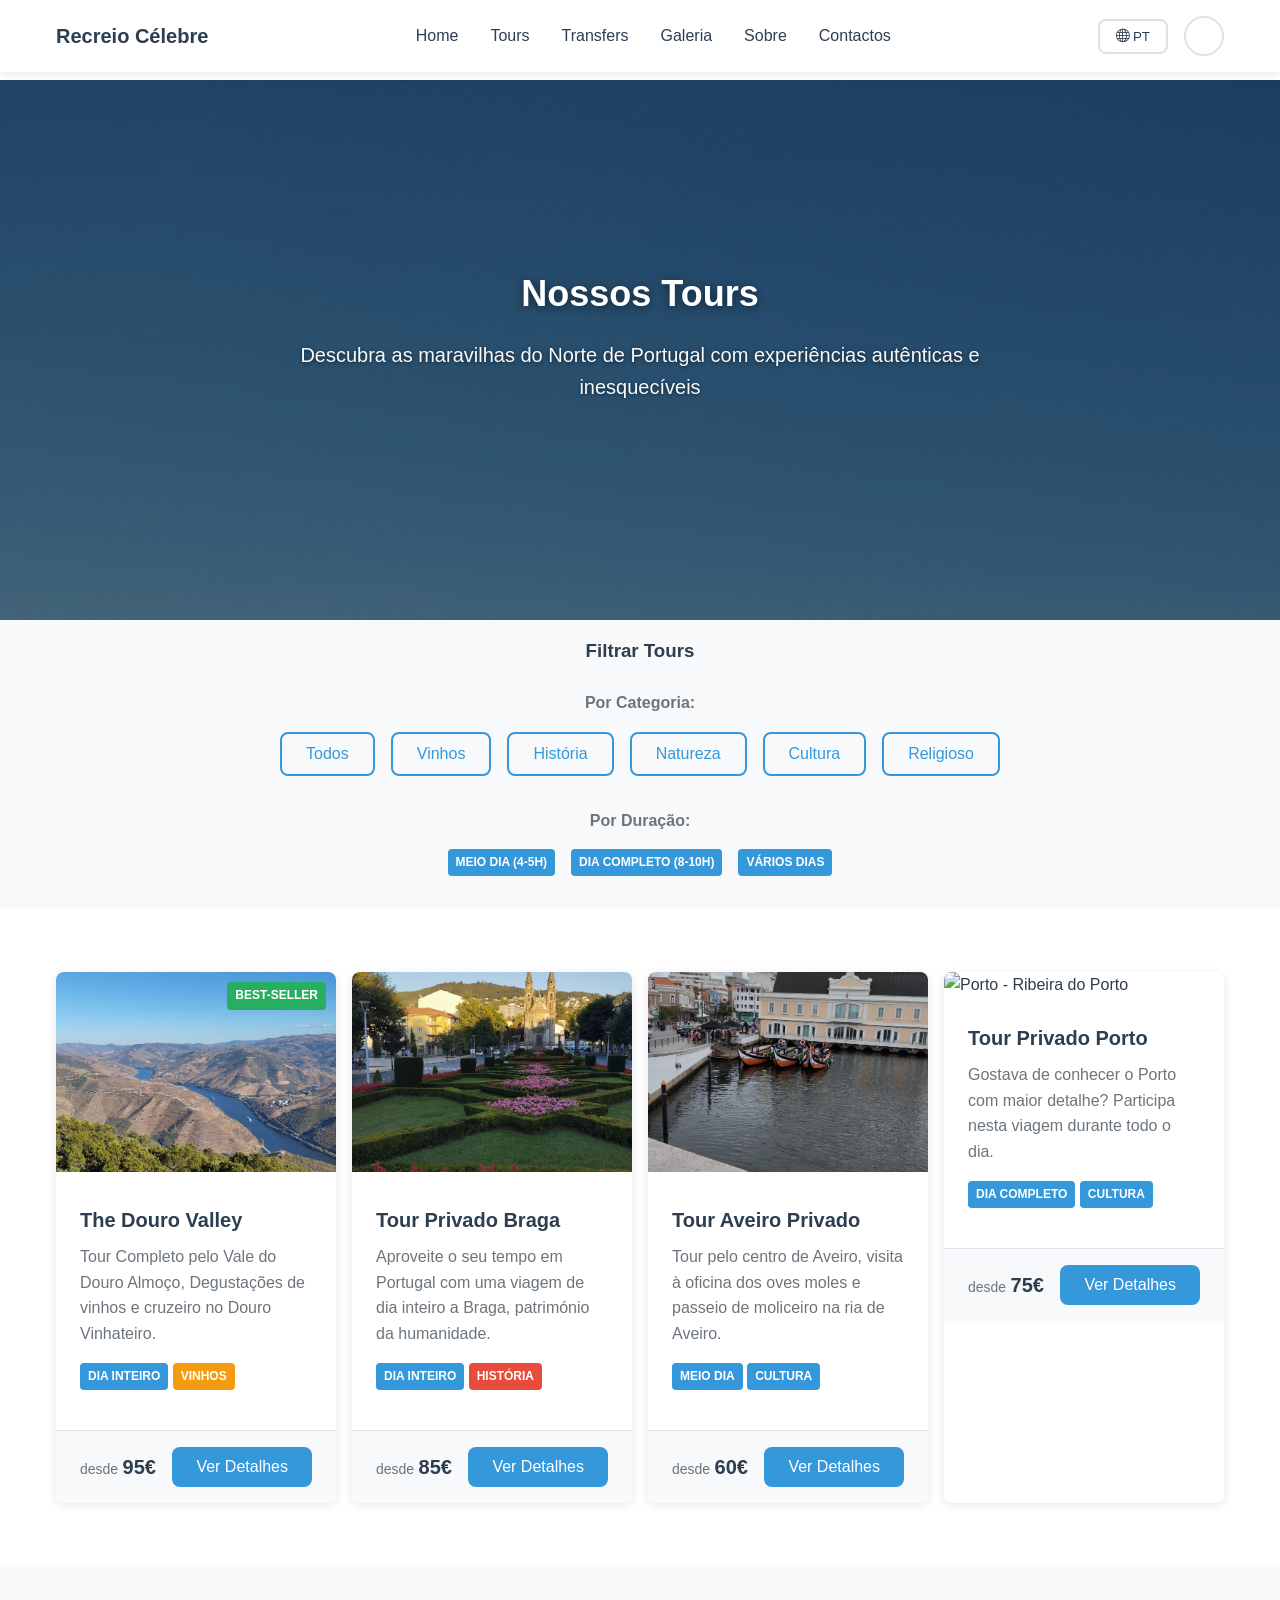
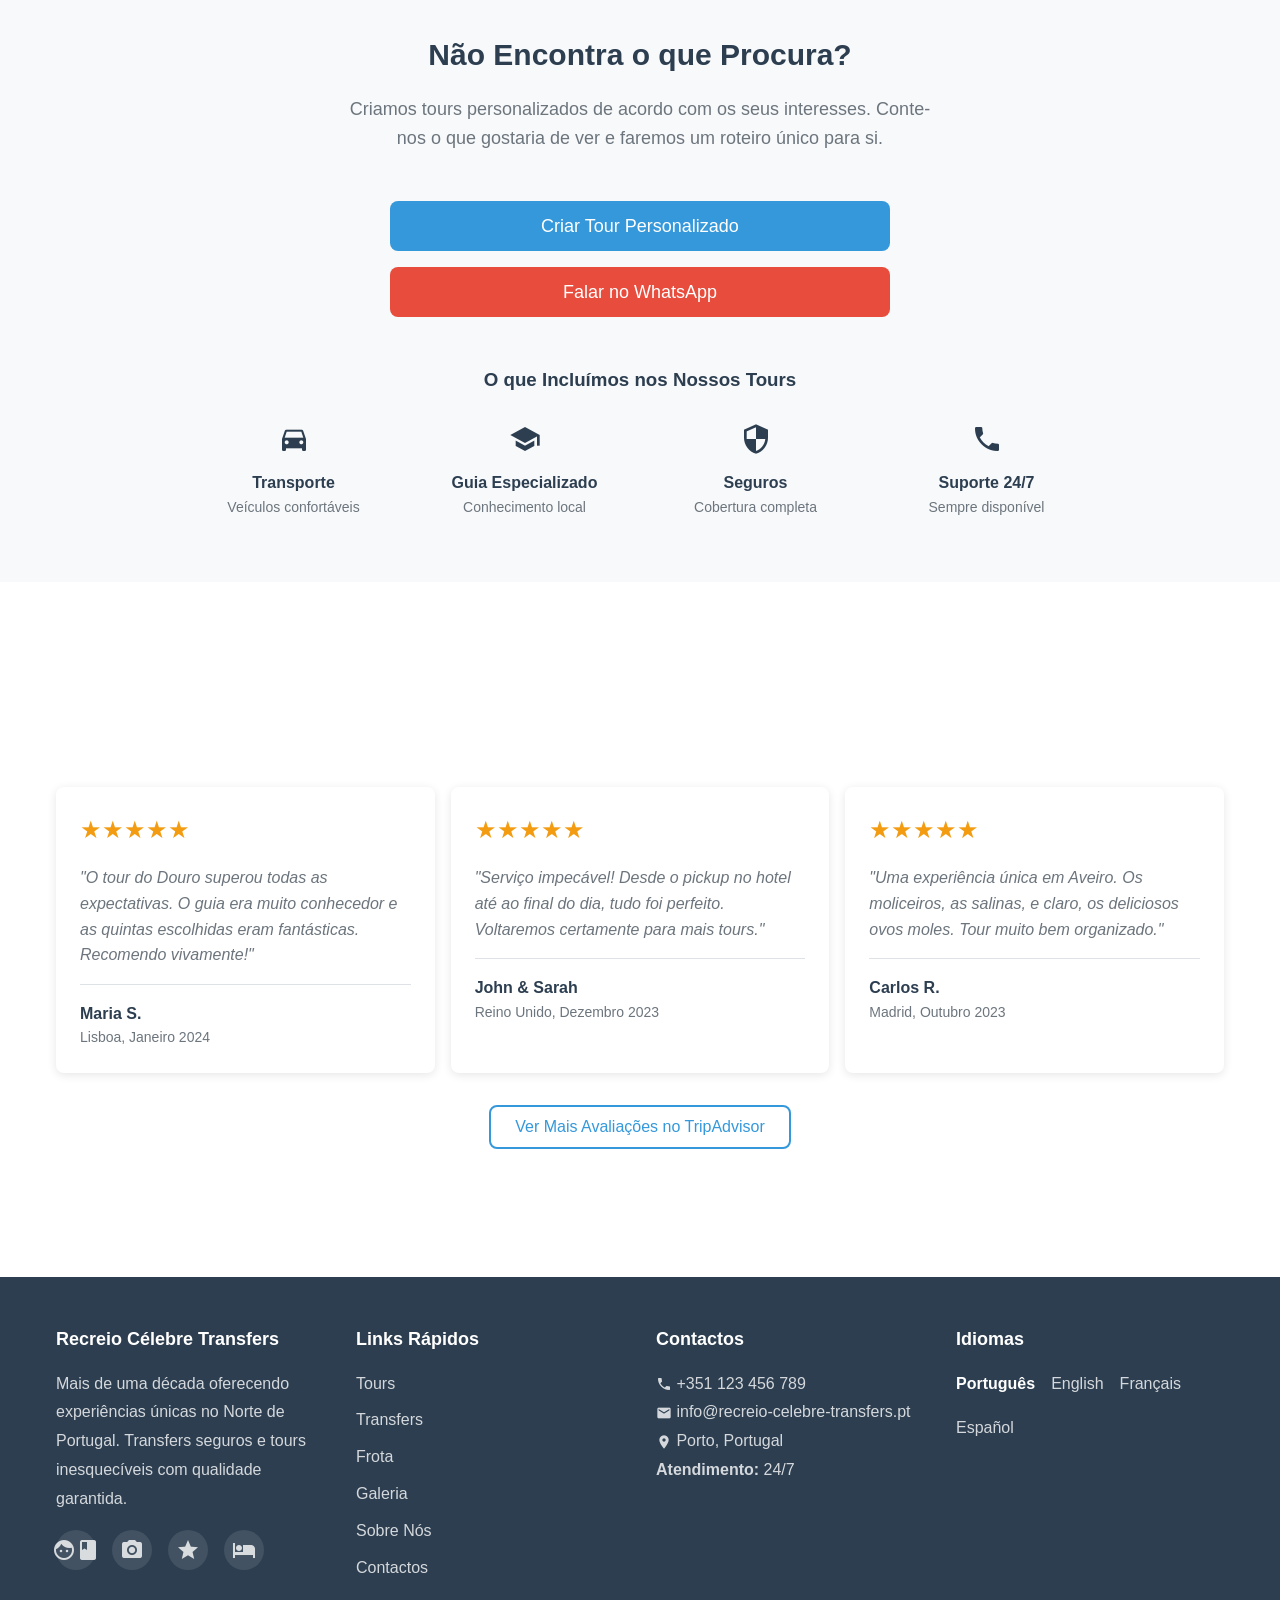
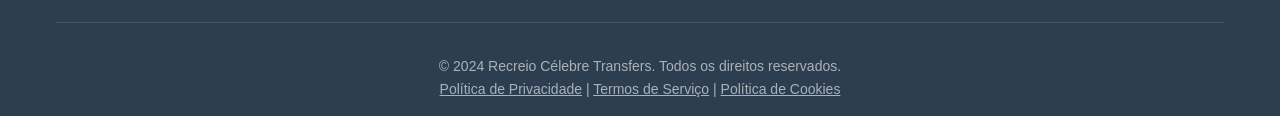
==== tours/index.html @ d4861743 "first commit" ====
<!DOCTYPE html>
<html lang="pt-PT">
<head>
    <meta charset="UTF-8">
    <meta name="viewport" content="width=device-width, initial-scale=1.0">
    <meta name="description" content="Tours no Norte de Portugal - Vale do Douro, Aveiro, Braga, Guimarães. Experiências autênticas com guias especializados.">
    <meta name="keywords" content="tours portugal, vale douro, aveiro tours, braga guimarães, tours porto">
    
    <title>Tours | Recreio Célebre Transfers - Descubra o Norte de Portugal</title>
    <link rel="icon" type="image/svg+xml" href="data:image/svg+xml,<svg xmlns='http://www.w3.org/2000/svg' viewBox='0 0 24 24' fill='%232c3e50'><path d='M18 16h2v-3c0-1.1-.9-2-2-2h-6.5l1.5-3H18v2l3-3-3-3v2h-6c-.8 0-1.5.4-1.9 1.1L8.1 10H5c-1.1 0-2 .9-2 2v4h2c0 1.1.9 2 2 2s2-.9 2-2h8c0 1.1.9 2 2 2s2-.9 2-2zM7 16c-.6 0-1 .4-1 1s.4 1 1 1 1-.4 1-1-.4-1-1-1zm12 0c-.6 0-1 .4-1 1s.4 1 1 1 1-.4 1-1-.4-1-1-1z'/></svg>">
    
    <link rel="stylesheet" href="../css/styles.css">
    <link rel="stylesheet" href="https://cdn.jsdelivr.net/npm/bootstrap-icons@1.11.2/font/bootstrap-icons.css">
    <link href="https://fonts.googleapis.com/icon?family=Material+Icons" rel="stylesheet">
</head>

<body>
    <!-- ===== CABEÇALHO ===== -->
    <header class="header">
        <nav class="navbar">
            <div class="container">
                <a href="../" class="logo" aria-label="Recreio Célebre Transfers - Página inicial">
                    Recreio Célebre
                </a>
                
                <ul class="nav-menu">
                    <li><a href="../">Home</a></li>
                    <li><a href="./" class="active">Tours</a></li>
                    <li><a href="../transfers/">Transfers</a></li>
                    <li><a href="../portfolio.html">Galeria</a></li>
                    <li><a href="../about.html">Sobre</a></li>
                    <li><a href="../contact.html">Contactos</a></li>
                </ul>
                
                <div class="nav-controls">
                    <div class="language-selector">
                        <button class="language-btn" aria-label="Selecionar idioma">
                            <i class="bi bi-globe"></i> PT
                        </button>
                        <div class="language-dropdown">
                            <a href="#" data-lang="pt">Português</a>
                            <a href="#" data-lang="en">English</a>
                            <a href="#" data-lang="fr">Français</a>
                            <a href="#" data-lang="es">Español</a>
                        </div>
                    </div>
                    
                    <button class="theme-toggle" aria-label="Alterar tema">
                        <i class="bi bi-moon-fill"></i>
                    </button>
                    
                    <button class="hamburger" aria-label="Menu de navegação">
                        <span></span>
                        <span></span>
                        <span></span>
                    </button>
                </div>
            </div>
        </nav>
    </header>

    <!-- ===== CONTEÚDO PRINCIPAL ===== -->
    <main style="margin-top: 80px;">
        
        <!-- ===== HERO DA PÁGINA DE TOURS ===== -->
        <section class="hero" style="height: 60vh; min-height: 400px; background: linear-gradient(rgba(0, 0, 0, 0.5), rgba(0, 0, 0, 0.5)), url('../images/Douro/douro-03.jpeg');">
            <div class="hero-content fade-in">
                <h1 class="hero-title">Nossos Tours</h1>
                <p class="hero-subtitle">
                    Descubra as maravilhas do Norte de Portugal com experiências autênticas e inesquecíveis
                </p>
            </div>
        </section>

        <!-- ===== FILTROS DE BUSCA ===== -->
        <section class="section py-2" style="background-color: var(--bg-secondary);">
            <div class="container">
                <div class="filter-container text-center fade-in">
                    <h3 style="margin-bottom: 1.5rem;">Filtrar Tours</h3>
                    
                    <!-- Filtros por categoria -->
                    <div style="margin-bottom: 2rem;">
                        <h4 style="margin-bottom: 1rem; font-size: 1rem; color: var(--text-secondary);">Por Categoria:</h4>
                        <div style="display: flex; justify-content: center; gap: 1rem; flex-wrap: wrap;">
                            <button class="filter-btn btn btn-secondary active" data-filter="all">
                                Todos
                            </button>
                            <button class="filter-btn btn btn-secondary" data-filter="wine">
                                Vinhos
                            </button>
                            <button class="filter-btn btn btn-secondary" data-filter="history">
                                História
                            </button>
                            <button class="filter-btn btn btn-secondary" data-filter="nature">
                                Natureza
                            </button>
                            <button class="filter-btn btn btn-secondary" data-filter="culture">
                                Cultura
                            </button>
                            <button class="filter-btn btn btn-secondary" data-filter="religious">
                                Religioso
                            </button>
                        </div>
                    </div>
                    
                    <!-- Filtros por duração -->
                    <div style="margin-bottom: 1rem;">
                        <h4 style="margin-bottom: 1rem; font-size: 1rem; color: var(--text-secondary);">Por Duração:</h4>
                        <div style="display: flex; justify-content: center; gap: 1rem; flex-wrap: wrap;">
                            <span class="badge">Meio dia (4-5h)</span>
                            <span class="badge">Dia completo (8-10h)</span>
                            <span class="badge">Vários dias</span>
                        </div>
                    </div>
                </div>
            </div>
        </section>

        <!-- ===== GRID DE TOURS ===== -->
        <section class="section">
            <div class="container">
                <div class="grid grid-4">
                    
                    <!-- Tour 1: The Douro Valley -->
                    <article class="card filterable-item fade-in" data-categories="wine,nature">
                        <div style="position: relative;">
                            <img src="../images/Douro/douro-01.jpeg" 
                                 alt="Vale do Douro - Paisagem dos vinhedos" class="card-image">
                            <div class="badge badge-success" style="position: absolute; top: 10px; right: 10px;">
                                Best-Seller
                            </div>
                        </div>
                        <div class="card-content">
                            <h3 class="card-title">The Douro Valley</h3>
                            <p class="card-text">
                                Tour Completo pelo Vale do Douro Almoço, Degustações de vinhos e cruzeiro no Douro Vinhateiro.
                            </p>
                            <div style="margin: 1rem 0;">
                                <span class="badge">Dia Inteiro</span>
                                <span class="badge" style="background-color: var(--warning-color);">Vinhos</span>
                            </div>
                        </div>
                        <div class="card-footer">
                            <div class="flex-between">
                                <div>
                                    <span style="font-size: 0.875rem; color: var(--text-secondary);">desde</span>
                                    <span style="font-size: 1.25rem; font-weight: 600; color: var(--primary-color);">95€</span>
                                </div>
                                <a href="douro-valley.html" class="btn btn-primary">Ver Detalhes</a>
                            </div>
                        </div>
                    </article>

                    <!-- Tour 2: Tour Privado Braga -->
                    <article class="card filterable-item fade-in" data-categories="history,religious">
                        <div style="position: relative;">
                            <img src="../images/Guimaraes/guimaraes-02.jpeg" 
                                 alt="Braga - Santuário Bom Jesus" class="card-image">
                        </div>
                        <div class="card-content">
                            <h3 class="card-title">Tour Privado Braga</h3>
                            <p class="card-text">
                                Aproveite o seu tempo em Portugal com uma viagem de dia inteiro a Braga, património da humanidade.
                            </p>
                            <div style="margin: 1rem 0;">
                                <span class="badge">Dia Inteiro</span>
                                <span class="badge" style="background-color: var(--accent-color);">História</span>
                            </div>
                        </div>
                        <div class="card-footer">
                            <div class="flex-between">
                                <div>
                                    <span style="font-size: 0.875rem; color: var(--text-secondary);">desde</span>
                                    <span style="font-size: 1.25rem; font-weight: 600; color: var(--primary-color);">85€</span>
                                </div>
                                <a href="#" class="btn btn-primary">Ver Detalhes</a>
                            </div>
                        </div>
                    </article>

                    <!-- Tour 3: Tour Aveiro Privado -->
                    <article class="card filterable-item fade-in" data-categories="culture,nature">
                        <div style="position: relative;">
                            <img src="../images/Aveiro/aveiro-01.jpeg" 
                                 alt="Aveiro - Moliceiros nos canais" class="card-image">
                        </div>
                        <div class="card-content">
                            <h3 class="card-title">Tour Aveiro Privado</h3>
                            <p class="card-text">
                                Tour pelo centro de Aveiro, visita à oficina dos oves moles e passeio de moliceiro na ria de Aveiro.
                            </p>
                            <div style="margin: 1rem 0;">
                                <span class="badge">Meio Dia</span>
                                <span class="badge" style="background-color: var(--secondary-color);">Cultura</span>
                            </div>
                        </div>
                        <div class="card-footer">
                            <div class="flex-between">
                                <div>
                                    <span style="font-size: 0.875rem; color: var(--text-secondary);">desde</span>
                                    <span style="font-size: 1.25rem; font-weight: 600; color: var(--primary-color);">60€</span>
                                </div>
                                <a href="#" class="btn btn-primary">Ver Detalhes</a>
                            </div>
                        </div>
                    </article>

                    <!-- Tour 4: Tour Privado Porto -->
                    <article class="card filterable-item fade-in" data-categories="culture,history">
                        <div style="position: relative;">
                            <img src="/recreio-celebre-transfers/images/Porto/porto-01.jpg" 
                                 alt="Porto - Ribeira do Porto" class="card-image">
                        </div>
                        <div class="card-content">
                            <h3 class="card-title">Tour Privado Porto</h3>
                            <p class="card-text">
                                Gostava de conhecer o Porto com maior detalhe? Participa nesta viagem durante todo o dia.
                            </p>
                            <div style="margin: 1rem 0;">
                                <span class="badge">Dia Completo</span>
                                <span class="badge" style="background-color: var(--secondary-color);">Cultura</span>
                            </div>
                        </div>
                        <div class="card-footer">
                            <div class="flex-between">
                                <div>
                                    <span style="font-size: 0.875rem; color: var(--text-secondary);">desde</span>
                                    <span style="font-size: 1.25rem; font-weight: 600; color: var(--primary-color);">75€</span>
                                </div>
                                <a href="#" class="btn btn-primary">Ver Detalhes</a>
                            </div>
                        </div>
                    </article>

                </div>
            </div>
        </section>
        <!-- ===== SEÇÃO DE TOURS PERSONALIZADOS ===== -->
        <section class="section" style="background-color: var(--bg-secondary);">
            <div class="container text-center">
                <div class="fade-in">
                    <h2 class="section-title">Não Encontra o que Procura?</h2>
                    <p class="section-subtitle">
                        Criamos tours personalizados de acordo com os seus interesses. 
                        Conte-nos o que gostaria de ver e faremos um roteiro único para si.
                    </p>
                    
                    <div style="max-width: 500px; margin: 2rem auto;">
                        <div class="grid grid-2" style="gap: 1rem;">
                            <a href="../contact.html" class="btn btn-primary btn-lg">
                                Criar Tour Personalizado
                            </a>
                            <a href="#" class="whatsapp-btn btn btn-accent btn-lg" 
                               data-phone="351123456789" 
                               data-message="Olá! Gostaria de criar um tour personalizado.">
                                Falar no WhatsApp
                            </a>
                        </div>
                    </div>
                    
                    <!-- Informações adicionais -->
                    <div style="margin-top: 3rem;">
                        <h3 style="margin-bottom: 1rem;">O que Incluímos nos Nossos Tours</h3>
                        <div style="display: flex; justify-content: space-between; max-width: 900px; margin: 0 auto; gap: 1.5rem; flex-wrap: wrap;">
                            <div class="text-center" style="flex: 1; min-width: 200px;">
                                <div style="font-size: 2rem; margin-bottom: 0.5rem;">
                                    <span class="material-icons" style="font-size: 2rem; vertical-align: middle;">directions_car</span>
                                </div>
                                <strong>Transporte</strong>
                                <p style="font-size: 0.875rem; color: var(--text-secondary);">Veículos confortáveis</p>
                            </div>
                            <div class="text-center" style="flex: 1; min-width: 200px;">
                                <div style="font-size: 2rem; margin-bottom: 0.5rem;">
                                    <span class="material-icons" style="font-size: 2rem; vertical-align: middle;">school</span>
                                </div>
                                <strong>Guia Especializado</strong>
                                <p style="font-size: 0.875rem; color: var(--text-secondary);">Conhecimento local</p>
                            </div>
                            <div class="text-center" style="flex: 1; min-width: 200px;">
                                <div style="font-size: 2rem; margin-bottom: 0.5rem;">
                                    <span class="material-icons" style="font-size: 2rem; vertical-align: middle;">security</span>
                                </div>
                                <strong>Seguros</strong>
                                <p style="font-size: 0.875rem; color: var(--text-secondary);">Cobertura completa</p>
                            </div>
                            <div class="text-center" style="flex: 1; min-width: 200px;">
                                <div style="font-size: 2rem; margin-bottom: 0.5rem;">
                                    <span class="material-icons" style="font-size: 2rem; vertical-align: middle;">phone</span>
                                </div>
                                <strong>Suporte 24/7</strong>
                                <p style="font-size: 0.875rem; color: var(--text-secondary);">Sempre disponível</p>
                            </div>
                        </div>
                    </div>
                </div>
            </div>
        </section>

        <!-- ===== TESTEMUNHOS ===== -->
        <section class="section">
            <div class="container">
                <h2 class="section-title fade-in">O que Dizem os Nossos Clientes</h2>
                <p class="section-subtitle fade-in">
                    Experiências reais de quem já viveu momentos únicos connosco
                </p>
                
                <div class="grid grid-3">
                    <!-- Testemunho 1 -->
                    <div class="card fade-in">
                        <div class="card-content">
                            <div style="color: var(--warning-color); font-size: 1.5rem; margin-bottom: 1rem;">
                                ★★★★★
                            </div>
                            <p class="card-text" style="font-style: italic;">
                                "O tour do Douro superou todas as expectativas. O guia era muito conhecedor 
                                e as quintas escolhidas eram fantásticas. Recomendo vivamente!"
                            </p>
                            <div style="margin-top: 1rem; padding-top: 1rem; border-top: 1px solid var(--border-color);">
                                <strong>Maria S.</strong>
                                <div style="font-size: 0.875rem; color: var(--text-secondary);">Lisboa, Janeiro 2024</div>
                            </div>
                        </div>
                    </div>
                    
                    <!-- Testemunho 2 -->
                    <div class="card fade-in">
                        <div class="card-content">
                            <div style="color: var(--warning-color); font-size: 1.5rem; margin-bottom: 1rem;">
                                ★★★★★
                            </div>
                            <p class="card-text" style="font-style: italic;">
                                "Serviço impecável! Desde o pickup no hotel até ao final do dia, 
                                tudo foi perfeito. Voltaremos certamente para mais tours."
                            </p>
                            <div style="margin-top: 1rem; padding-top: 1rem; border-top: 1px solid var(--border-color);">
                                <strong>John & Sarah</strong>
                                <div style="font-size: 0.875rem; color: var(--text-secondary);">Reino Unido, Dezembro 2023</div>
                            </div>
                        </div>
                    </div>
                    
                    <!-- Testemunho 3 -->
                    <div class="card fade-in">
                        <div class="card-content">
                            <div style="color: var(--warning-color); font-size: 1.5rem; margin-bottom: 1rem;">
                                ★★★★★
                            </div>
                            <p class="card-text" style="font-style: italic;">
                                "Uma experiência única em Aveiro. Os moliceiros, as salinas, 
                                e claro, os deliciosos ovos moles. Tour muito bem organizado."
                            </p>
                            <div style="margin-top: 1rem; padding-top: 1rem; border-top: 1px solid var(--border-color);">
                                <strong>Carlos R.</strong>
                                <div style="font-size: 0.875rem; color: var(--text-secondary);">Madrid, Outubro 2023</div>
                            </div>
                        </div>
                    </div>
                </div>
                
                <!-- Link para mais avaliações -->
                <div class="text-center mt-4 fade-in">
                    <a href="#" class="btn btn-secondary">
                        Ver Mais Avaliações no TripAdvisor
                    </a>
                </div>
            </div>
        </section>

    </main>

    <!-- ===== RODAPÉ ===== -->
    <footer class="footer">
        <div class="container">
            <div class="footer-content">
                <div class="footer-section">
                    <h3>Recreio Célebre Transfers</h3>
                    <p>
                        Mais de uma década oferecendo experiências únicas no Norte de Portugal. 
                        Transfers seguros e tours inesquecíveis com qualidade garantida.
                    </p>
                    <div class="social-links">
                        <a href="#" aria-label="Facebook"><span class="material-icons">facebook</span></a>
                        <a href="#" aria-label="Instagram"><span class="material-icons">camera_alt</span></a>
                        <a href="#" aria-label="TripAdvisor"><span class="material-icons">star</span></a>
                        <a href="#" aria-label="Booking.com"><span class="material-icons">hotel</span></a>
                    </div>
                </div>
                
                <div class="footer-section">
                    <h3>Links Rápidos</h3>
                    <ul class="footer-links">
                        <li><a href="./">Tours</a></li>
                        <li><a href="../transfers/">Transfers</a></li>
                        <li><a href="../fleet.html">Frota</a></li>
                        <li><a href="../portfolio.html">Galeria</a></li>
                        <li><a href="../about.html">Sobre Nós</a></li>
                        <li><a href="../contact.html">Contactos</a></li>
                    </ul>
                </div>
                
                <div class="footer-section">
                    <h3>Contactos</h3>
                    <p><span class="material-icons" style="font-size: 16px; vertical-align: middle;">phone</span> +351 123 456 789</p>
                    <p><span class="material-icons" style="font-size: 16px; vertical-align: middle;">email</span> info@recreio-celebre-transfers.pt</p>
                    <p><span class="material-icons" style="font-size: 16px; vertical-align: middle;">location_on</span> Porto, Portugal</p>
                    <p><strong>Atendimento:</strong> 24/7</p>
                </div>
                
                <div class="footer-section">
                    <h3>Idiomas</h3>
                    <div style="display: flex; gap: 1rem; flex-wrap: wrap;">
                        <a href="#" style="color: white; font-weight: bold;">Português</a>
                        <a href="#">English</a>
                        <a href="#">Français</a>
                        <a href="#">Español</a>
                    </div>
                </div>
            </div>
            
            <div class="footer-bottom">
                <p>&copy; 2024 Recreio Célebre Transfers. Todos os direitos reservados.</p>
                <p>
                    <a href="#" style="color: inherit;">Política de Privacidade</a> | 
                    <a href="#" style="color: inherit;">Termos de Serviço</a> | 
                    <a href="#" style="color: inherit;">Política de Cookies</a>
                </p>
            </div>
        </div>
    </footer>

    <!-- ===== BOTÃO VOLTAR AO TOPO ===== -->
    <button class="back-to-top" aria-label="Voltar ao topo">
        ↑
    </button>

    <!-- ===== JAVASCRIPT ===== -->
    <script src="../js/main.js"></script>
</body>
</html>
---- css/styles.css ----
/* ==============================================================
   RECREIO CÉLEBRE TRANSFERS - PROTÓTIPO CSS
   Design responsivo com modo dark/light e HTML5 semântico
   ============================================================== */

/* ===== CSS RESET E CONFIGURAÇÕES BASE ===== */
*,
*::before,
*::after {
    margin: 0;
    padding: 0;
    box-sizing: border-box;
}

/* ===== VARIÁVEIS CSS PARA MODO DARK/LIGHT ===== */
:root {
    /* Cores modo light (padrão) */
    --primary-color: #2c3e50;
    --secondary-color: #3498db;
    --accent-color: #e74c3c;
    --success-color: #27ae60;
    --warning-color: #f39c12;
    
    --bg-primary: #ffffff;
    --bg-secondary: #f8f9fa;
    --bg-card: #ffffff;
    --text-primary: #2c3e50;
    --text-secondary: #6c757d;
    --text-light: #adb5bd;
    --border-color: #dee2e6;
    --shadow-light: rgba(0, 0, 0, 0.1);
    --shadow-medium: rgba(0, 0, 0, 0.15);
    
    /* Layout responsivo */
    --container-max-width: 1200px;
    --gutter: 1rem;
    --border-radius: 8px;
    --transition: all 0.3s ease;
    
    /* Tipografia */
    --font-primary: 'Segoe UI', Tahoma, Geneva, Verdana, sans-serif;
    --font-size-xs: 0.75rem;
    --font-size-sm: 0.875rem;
    --font-size-base: 1rem;
    --font-size-lg: 1.125rem;
    --font-size-xl: 1.25rem;
    --font-size-2xl: 1.5rem;
    --font-size-3xl: 1.875rem;
    --font-size-4xl: 2.25rem;
}

/* ===== MODO DARK ===== */
[data-theme="dark"] {
    --bg-primary: #1a1a1a;
    --bg-secondary: #2d2d2d;
    --bg-card: #333333;
    --text-primary: #ffffff;
    --text-secondary: #cccccc;
    --text-light: #999999;
    --border-color: #404040;
    --shadow-light: rgba(255, 255, 255, 0.1);
    --shadow-medium: rgba(255, 255, 255, 0.15);
}

/* ===== ELEMENTOS BASE ===== */
html {
    scroll-behavior: smooth;
    font-size: 16px;
}

body {
    font-family: var(--font-primary);
    font-size: var(--font-size-base);
    line-height: 1.6;
    color: var(--text-primary);
    background-color: var(--bg-primary);
    transition: var(--transition);
}

/* ===== CONTENTOR PRINCIPAL ===== */
.container {
    max-width: var(--container-max-width);
    margin: 0 auto;
    padding: 0 var(--gutter);
}

/* ===== GRID RESPONSIVO ===== */
.grid {
    display: grid;
    gap: var(--gutter);
}

.grid-2 {
    grid-template-columns: repeat(auto-fit, minmax(300px, 1fr));
}

.grid-3 {
    grid-template-columns: repeat(auto-fit, minmax(250px, 1fr));
}

.grid-4 {
    grid-template-columns: repeat(auto-fit, minmax(200px, 1fr));
}

/* ===== FLEXBOX UTILITIES ===== */
.flex {
    display: flex;
}

.flex-center {
    display: flex;
    align-items: center;
    justify-content: center;
}

.flex-between {
    display: flex;
    align-items: center;
    justify-content: space-between;
}

.flex-wrap {
    flex-wrap: wrap;
}

.flex-col {
    flex-direction: column;
}

/* ===== CABEÇALHO E NAVEGAÇÃO ===== */
.header {
    background-color: var(--bg-card);
    box-shadow: 0 2px 10px var(--shadow-light);
    position: fixed;
    top: 0;
    left: 0;
    right: 0;
    z-index: 1000;
    transition: var(--transition);
}

.navbar {
    padding: 1rem 0;
}

.navbar .container {
    display: flex;
    align-items: center;
    justify-content: space-between;
}

.logo {
    font-size: var(--font-size-xl);
    font-weight: bold;
    color: var(--primary-color);
    text-decoration: none;
    transition: var(--transition);
}

.logo:hover {
    color: var(--secondary-color);
}

/* Menu de navegação */
.nav-menu {
    display: flex;
    list-style: none;
    gap: 2rem;
}

.nav-menu a {
    color: var(--text-primary);
    text-decoration: none;
    font-weight: 500;
    transition: var(--transition);
    position: relative;
}

.nav-menu a:hover {
    color: var(--secondary-color);
}

.nav-menu a::after {
    content: '';
    position: absolute;
    bottom: -5px;
    left: 0;
    width: 0;
    height: 2px;
    background-color: var(--secondary-color);
    transition: width 0.3s ease;
}

.nav-menu a:hover::after {
    width: 100%;
}

/* Botões de tema e idioma */
.nav-controls {
    display: flex;
    align-items: center;
    gap: 1rem;
}

.theme-toggle {
    background: none;
    border: 2px solid var(--border-color);
    border-radius: 50%;
    width: 40px;
    height: 40px;
    cursor: pointer;
    display: flex;
    align-items: center;
    justify-content: center;
    transition: var(--transition);
    color: var(--text-primary);
}

.theme-toggle:hover {
    border-color: var(--secondary-color);
    color: var(--secondary-color);
}

.language-selector {
    position: relative;
}

.language-btn {
    background: none;
    border: 2px solid var(--border-color);
    border-radius: var(--border-radius);
    padding: 0.5rem 1rem;
    cursor: pointer;
    color: var(--text-primary);
    font-weight: 500;
    transition: var(--transition);
}

.language-btn:hover {
    border-color: var(--secondary-color);
    color: var(--secondary-color);
}

.language-dropdown {
    position: absolute;
    top: 100%;
    right: 0;
    background-color: var(--bg-card);
    border: 1px solid var(--border-color);
    border-radius: var(--border-radius);
    box-shadow: 0 4px 12px var(--shadow-medium);
    display: none;
    min-width: 120px;
    z-index: 100;
}

.language-dropdown.show {
    display: block;
}

.language-dropdown a {
    display: block;
    padding: 0.75rem 1rem;
    color: var(--text-primary);
    text-decoration: none;
    transition: var(--transition);
}

.language-dropdown a:hover {
    background-color: var(--bg-secondary);
    color: var(--secondary-color);
}

/* Menu mobile hamburger */
.hamburger {
    display: none;
    background: none;
    border: none;
    cursor: pointer;
    padding: 0.5rem;
    flex-direction: column;
    gap: 4px;
}

.hamburger span {
    width: 25px;
    height: 3px;
    background-color: var(--text-primary);
    transition: var(--transition);
}

.hamburger.active span:nth-child(1) {
    transform: rotate(45deg) translate(6px, 6px);
}

.hamburger.active span:nth-child(2) {
    opacity: 0;
}

.hamburger.active span:nth-child(3) {
    transform: rotate(-45deg) translate(6px, -6px);
}

/* ===== BOTÕES ===== */
.btn {
    display: inline-block;
    padding: 0.75rem 1.5rem;
    border: none;
    border-radius: var(--border-radius);
    font-size: var(--font-size-base);
    font-weight: 500;
    text-decoration: none;
    text-align: center;
    cursor: pointer;
    transition: var(--transition);
    line-height: 1;
}

.btn-primary {
    background-color: var(--secondary-color);
    color: white;
    font-weight: 500;
}

.btn-primary:hover {
    background-color: #2980b9;
    transform: translateY(-2px);
}

.btn-secondary {
    background-color: transparent;
    color: var(--secondary-color);
    border: 2px solid var(--secondary-color);
}

.btn-secondary:hover {
    background-color: var(--secondary-color);
    color: white;
}

.btn-accent {
    background-color: var(--accent-color);
    color: white;
}

.btn-accent:hover {
    background-color: #c0392b;
    transform: translateY(-2px);
    box-shadow: 0 4px 12px rgba(231, 76, 60, 0.3);
}

.btn-lg {
    padding: 1rem 2rem;
    font-size: var(--font-size-lg);
}

.btn-sm {
    padding: 0.5rem 1rem;
    font-size: var(--font-size-sm);
}

/* ===== CARDS ===== */
.card {
    background-color: var(--bg-card);
    border-radius: var(--border-radius);
    box-shadow: 0 2px 10px var(--shadow-light);
    transition: var(--transition);
    overflow: hidden;
}

.card:hover {
    transform: translateY(-5px);
    box-shadow: 0 8px 25px var(--shadow-medium);
}

.card-image {
    width: 100%;
    height: 200px;
    object-fit: cover;
}

.card-image-container {
    position: relative;
    height: 200px;
    overflow: hidden;
    border-radius: var(--border-radius) var(--border-radius) 0 0;
}

.card-image-container img {
    transition: var(--transition);
}

.card-image-container:hover img {
    transform: scale(1.05);
}

.card-content {
    padding: 1.5rem;
}

.card-title {
    font-size: var(--font-size-xl);
    font-weight: 600;
    margin-bottom: 0.5rem;
    color: var(--text-primary);
}

.card-text {
    color: var(--text-secondary);
    margin-bottom: 1rem;
}

.card-footer {
    padding: 1rem 1.5rem;
    background-color: var(--bg-secondary);
    border-top: 1px solid var(--border-color);
}

/* ===== SEÇÕES PRINCIPAIS ===== */
main {
    margin-top: 80px; /* Espaço para header fixo */
}

.section {
    padding: 4rem 0;
}

.section-title {
    font-size: var(--font-size-3xl);
    font-weight: 700;
    text-align: center;
    margin-bottom: 1rem;
    color: var(--text-primary);
}

.section-subtitle {
    font-size: var(--font-size-lg);
    text-align: center;
    color: var(--text-secondary);
    margin-bottom: 3rem;
    max-width: 600px;
    margin-left: auto;
    margin-right: auto;
}

/* ===== HERO SECTION ===== */
.hero {
    position: relative;
    height: 100vh;
    min-height: 600px;
    background: linear-gradient(
        rgba(0, 0, 0, 0.4),
        rgba(0, 0, 0, 0.5)
    ), url('https://images.unsplash.com/photo-1555881400-74d7acaacd8b?ixlib=rb-4.0.3&auto=format&fit=crop&w=1920&q=80');
    background-size: cover;
    background-position: center;
    background-attachment: fixed;
    display: flex;
    align-items: center;
    justify-content: center;
    text-align: center;
    color: white;
}

.hero-content {
    max-width: 800px;
    padding: 2rem;
}

.hero-title {
    font-size: var(--font-size-4xl);
    font-weight: 700;
    margin-bottom: 1rem;
    animation: fadeInUp 1s ease-out;
    text-shadow: 0 2px 8px rgba(0, 0, 0, 0.5);
    color: #ffffff;
}

.hero-accent-text {
    color: #ff6b35;
    text-shadow: 0 2px 8px rgba(0, 0, 0, 0.7);
    font-weight: 700;
}

.hero-subtitle {
    font-size: var(--font-size-xl);
    margin-bottom: 2rem;
    animation: fadeInUp 1s ease-out 0.2s both;
    text-shadow: 0 1px 4px rgba(0, 0, 0, 0.6);
    color: #f8f9fa;
    line-height: 1.6;
}

.hero-buttons {
    display: flex;
    gap: 1rem;
    justify-content: center;
    flex-wrap: wrap;
    animation: fadeInUp 1s ease-out 0.4s both;
}

/* Botão especial para o hero */
.btn-hero-secondary {
    background: rgba(255, 255, 255, 0.15);
    color: #ffffff;
    border: 2px solid rgba(255, 255, 255, 0.5);
    backdrop-filter: blur(10px);
    font-weight: 500;
}

.btn-hero-secondary:hover {
    background: rgba(255, 255, 255, 0.25);
    border-color: rgba(255, 255, 255, 0.7);
    transform: translateY(-2px);
    color: #ffffff;
}

/* ===== ANIMAÇÕES ===== */
@keyframes fadeInUp {
    from {
        opacity: 0;
        transform: translateY(30px);
    }
    to {
        opacity: 1;
        transform: translateY(0);
    }
}

.fade-in {
    opacity: 0;
    transform: translateY(30px);
    transition: all 0.6s ease;
}

.fade-in.visible {
    opacity: 1;
    transform: translateY(0);
}

/* ===== CARROSSEL ===== */
.carousel {
    position: relative;
    overflow: hidden;
    border-radius: var(--border-radius);
    margin: 2rem 0;
}

.carousel-container {
    display: flex;
    transition: transform 0.5s ease;
}

.carousel-slide {
    min-width: 100%;
    position: relative;
}

.carousel-slide img {
    width: 100%;
    height: 500px;
    object-fit: cover;
}

.carousel-caption {
    position: absolute;
    bottom: 0;
    left: 0;
    right: 0;
    background: linear-gradient(transparent, rgba(0, 0, 0, 0.8));
    color: white;
    padding: 2rem;
    text-align: center;
}

.carousel-nav {
    position: absolute;
    top: 50%;
    transform: translateY(-50%);
    background: rgba(255, 255, 255, 0.2);
    border: none;
    color: white;
    font-size: 1.5rem;
    padding: 1rem;
    cursor: pointer;
    transition: var(--transition);
    border-radius: 50%;
    width: 50px;
    height: 50px;
    display: flex;
    align-items: center;
    justify-content: center;
}

.carousel-nav:hover {
    background: rgba(255, 255, 255, 0.4);
}

.carousel-nav.prev {
    left: 1rem;
}

.carousel-nav.next {
    right: 1rem;
}

.carousel-indicators {
    position: absolute;
    bottom: 1rem;
    left: 50%;
    transform: translateX(-50%);
    display: flex;
    gap: 0.5rem;
}

.carousel-indicator {
    width: 12px;
    height: 12px;
    border-radius: 50%;
    background: rgba(255, 255, 255, 0.5);
    cursor: pointer;
    transition: var(--transition);
}

.carousel-indicator.active {
    background: white;
}

/* ===== FORMULÁRIOS ===== */
.form-group {
    margin-bottom: 1.5rem;
}

.form-label {
    display: block;
    margin-bottom: 0.5rem;
    font-weight: 500;
    color: var(--text-primary);
}

.form-control {
    width: 100%;
    padding: 0.75rem;
    border: 2px solid var(--border-color);
    border-radius: var(--border-radius);
    font-size: var(--font-size-base);
    background-color: var(--bg-primary);
    color: var(--text-primary);
    transition: var(--transition);
}

.form-control:focus {
    outline: none;
    border-color: var(--secondary-color);
    box-shadow: 0 0 0 3px rgba(52, 152, 219, 0.1);
}

.form-control::placeholder {
    color: var(--text-light);
}

textarea.form-control {
    resize: vertical;
    min-height: 120px;
}

.form-row {
    display: grid;
    grid-template-columns: 1fr 1fr;
    gap: 1rem;
}

/* ===== ÍCONES E BADGES ===== */
.icon {
    width: 1.5rem;
    height: 1.5rem;
    fill: currentColor;
}

.badge {
    display: inline-block;
    padding: 0.25rem 0.5rem;
    font-size: var(--font-size-xs);
    font-weight: 600;
    text-transform: uppercase;
    border-radius: 4px;
    background-color: var(--secondary-color);
    color: white;
}

.badge-success {
    background-color: var(--success-color);
}

.badge-warning {
    background-color: var(--warning-color);
}

.badge-danger {
    background-color: var(--accent-color);
}

/* ===== UTILITÁRIOS ===== */
.text-center {
    text-align: center;
}

.text-left {
    text-align: left;
}

.text-right {
    text-align: right;
}

.text-primary {
    color: var(--primary-color);
}

.text-secondary {
    color: var(--text-secondary);
}

.text-accent {
    color: var(--accent-color);
}

.mb-0 { margin-bottom: 0; }
.mb-1 { margin-bottom: 0.5rem; }
.mb-2 { margin-bottom: 1rem; }
.mb-3 { margin-bottom: 1.5rem; }
.mb-4 { margin-bottom: 2rem; }

.mt-0 { margin-top: 0; }
.mt-1 { margin-top: 0.5rem; }
.mt-2 { margin-top: 1rem; }
.mt-3 { margin-top: 1.5rem; }
.mt-4 { margin-top: 2rem; }

.py-0 { padding-top: 0; padding-bottom: 0; }
.py-1 { padding-top: 0.5rem; padding-bottom: 0.5rem; }
.py-2 { padding-top: 1rem; padding-bottom: 1rem; }
.py-3 { padding-top: 1.5rem; padding-bottom: 1.5rem; }
.py-4 { padding-top: 2rem; padding-bottom: 2rem; }

.hidden {
    display: none;
}

.sr-only {
    position: absolute;
    width: 1px;
    height: 1px;
    padding: 0;
    margin: -1px;
    overflow: hidden;
    clip: rect(0, 0, 0, 0);
    white-space: nowrap;
    border: 0;
}

/* ===== RESPONSIVIDADE ===== */
@media (max-width: 768px) {
    /* Header mobile */
    .nav-menu {
        position: fixed;
        top: 80px;
        left: -100%;
        width: 100%;
        height: calc(100vh - 80px);
        background-color: var(--bg-card);
        flex-direction: column;
        justify-content: flex-start;
        align-items: center;
        padding: 2rem;
        transition: left 0.3s ease;
        box-shadow: 0 4px 12px var(--shadow-medium);
    }

    .nav-menu.active {
        left: 0;
    }

    .nav-menu li {
        margin: 1rem 0;
    }

    .hamburger {
        display: flex;
    }

    .nav-controls {
        gap: 0.5rem;
    }

    /* Hero responsive */
    .hero-content {
        padding: 1.5rem;
    }

    .hero-title {
        font-size: var(--font-size-3xl);
    }

    .hero-subtitle {
        font-size: var(--font-size-lg);
    }

    .hero-buttons {
        flex-direction: column;
        align-items: center;
        gap: 1rem;
    }

    .hero-buttons .btn {
        width: 100%;
        max-width: 280px;
    }

    /* Grid responsive */
    .grid-2,
    .grid-3,
    .grid-4 {
        grid-template-columns: 1fr;
    }

    .form-row {
        grid-template-columns: 1fr;
    }

    /* Sections padding */
    .section {
        padding: 2rem 0;
    }

    .section-title {
        font-size: var(--font-size-2xl);
    }

    /* Cards em mobile */
    .card-content {
        padding: 1rem;
    }

    /* Carousel mobile */
    .carousel-nav {
        display: none;
    }

    .carousel-slide img {
        height: 300px;
    }

    .carousel-caption {
        padding: 1rem;
    }
}

@media (max-width: 480px) {
    .container {
        padding: 0 0.5rem;
    }

    .hero-content {
        padding: 1rem;
    }

    .section-title {
        font-size: var(--font-size-xl);
    }

    .btn {
        padding: 0.5rem 1rem;
        font-size: var(--font-size-sm);
    }
}

/* ===== RODAPÉ ===== */
.footer {
    background-color: var(--primary-color);
    color: white;
    padding: 3rem 0 1rem;
    margin-top: 4rem;
}

.footer-content {
    display: grid;
    grid-template-columns: repeat(auto-fit, minmax(250px, 1fr));
    gap: 2rem;
    margin-bottom: 2rem;
}

.footer-section h3 {
    margin-bottom: 1rem;
    font-size: var(--font-size-lg);
}

.footer-section p,
.footer-section a {
    color: rgba(255, 255, 255, 0.8);
    text-decoration: none;
    line-height: 1.8;
}

.footer-section a:hover {
    color: white;
}

.footer-links {
    list-style: none;
}

.footer-links li {
    margin-bottom: 0.5rem;
}

.social-links {
    display: flex;
    gap: 1rem;
    margin-top: 1rem;
}

.social-links a {
    display: inline-flex;
    align-items: center;
    justify-content: center;
    width: 40px;
    height: 40px;
    background-color: rgba(255, 255, 255, 0.1);
    border-radius: 50%;
    transition: var(--transition);
}

.social-links a:hover {
    background-color: rgba(255, 255, 255, 0.2);
    transform: translateY(-2px);
}

.footer-bottom {
    text-align: center;
    padding-top: 2rem;
    border-top: 1px solid rgba(255, 255, 255, 0.1);
    font-size: var(--font-size-sm);
    color: rgba(255, 255, 255, 0.6);
}

/* ===== ACESSIBILIDADE ===== */
@media (prefers-reduced-motion: reduce) {
    * {
        animation-duration: 0.01ms !important;
        animation-iteration-count: 1 !important;
        transition-duration: 0.01ms !important;
    }
}

/* Foco visível para navegação por teclado */
*:focus {
    outline: 2px solid var(--secondary-color);
    outline-offset: 2px;
}

.btn:focus,
.form-control:focus {
    outline: none;
    box-shadow: 0 0 0 3px rgba(52, 152, 219, 0.3);
}

/* Alto contraste para acessibilidade */
@media (prefers-contrast: high) {
    :root {
        --shadow-light: rgba(0, 0, 0, 0.8);
        --shadow-medium: rgba(0, 0, 0, 0.9);
    }
    
    .card {
        border: 2px solid var(--border-color);
    }
}
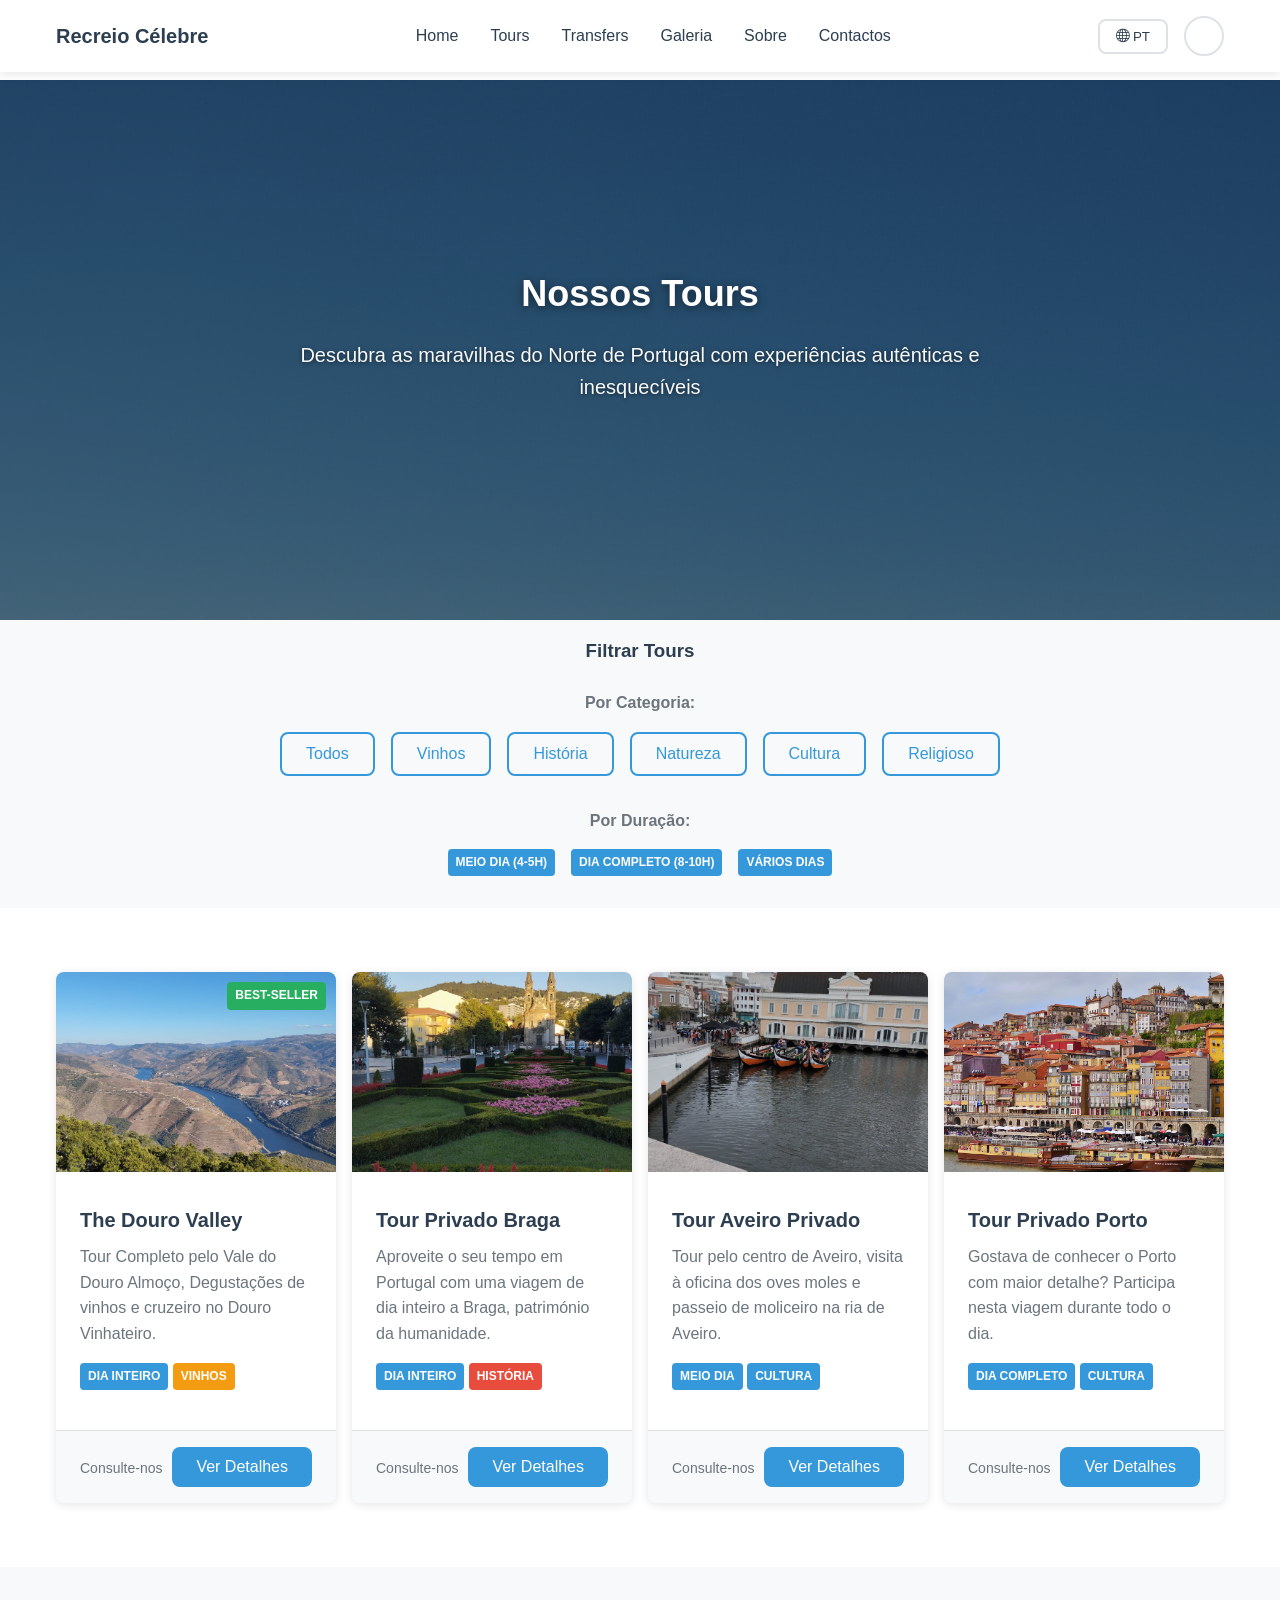
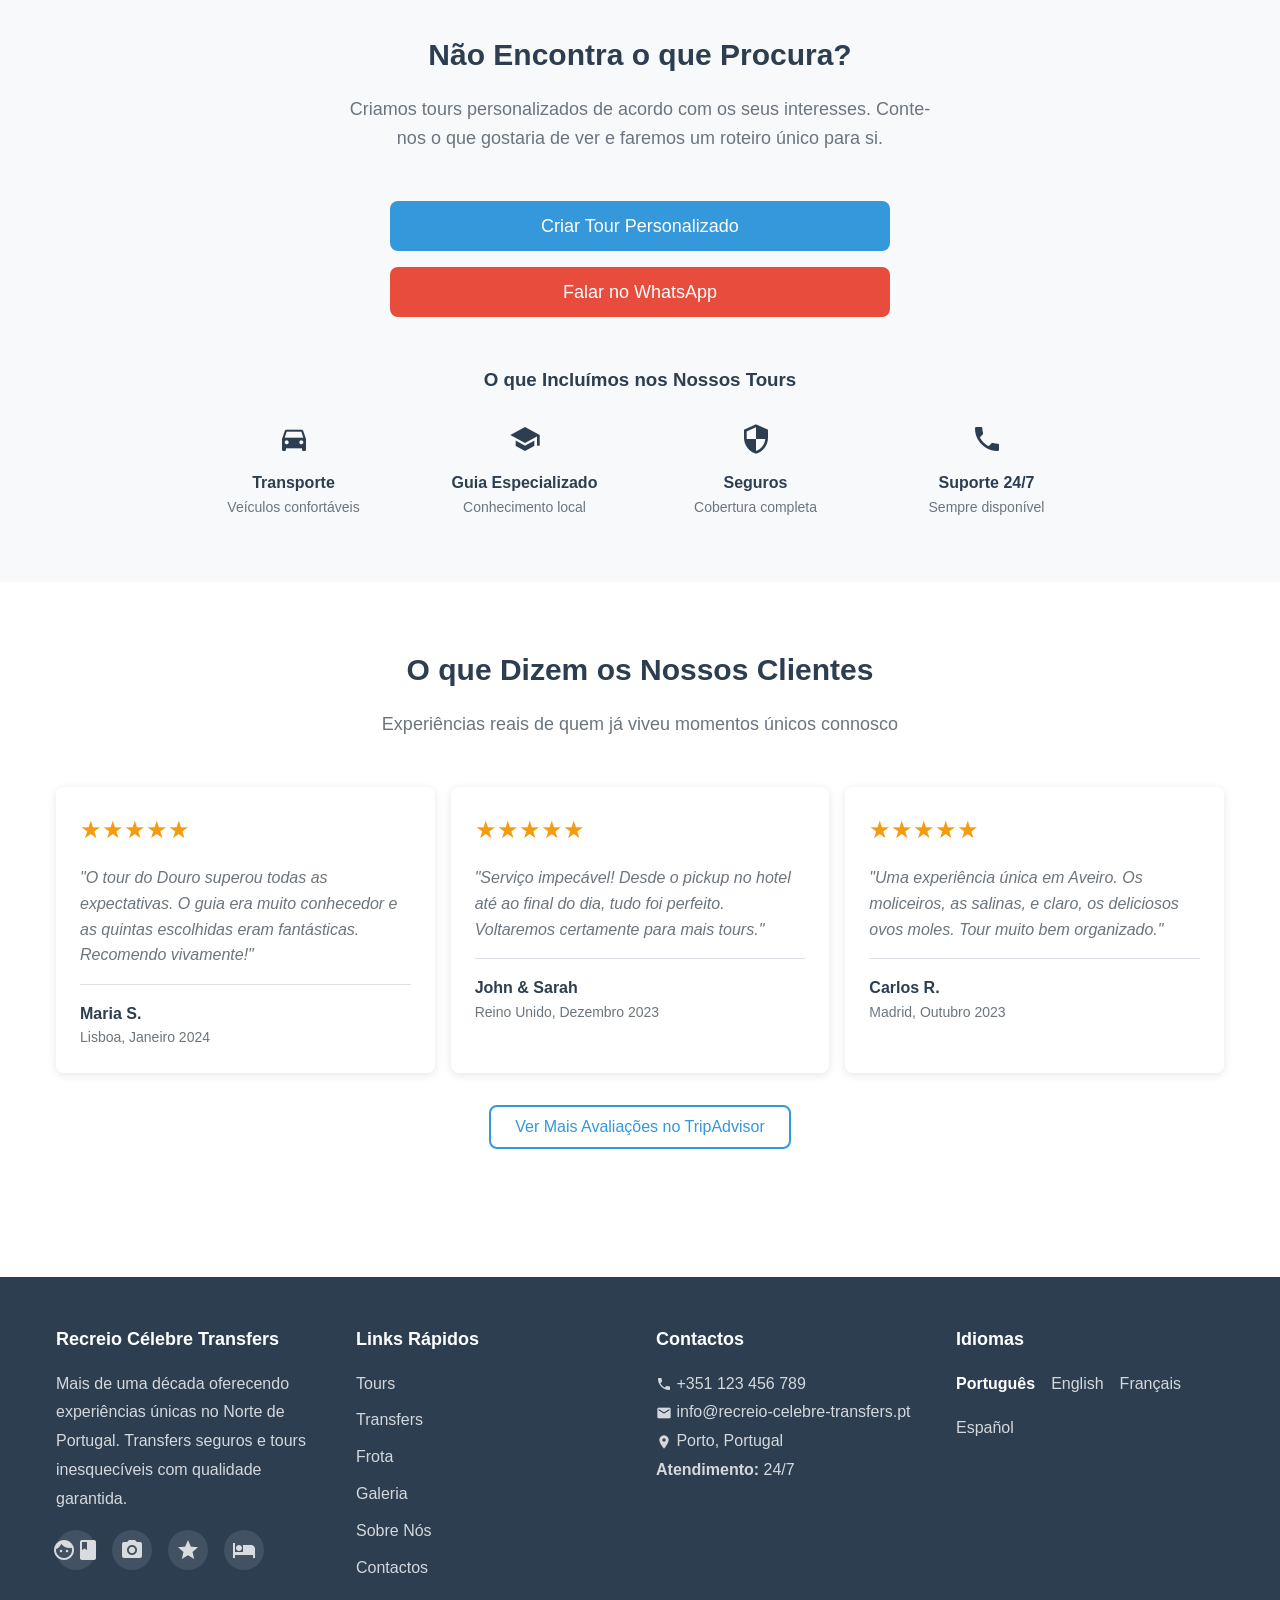
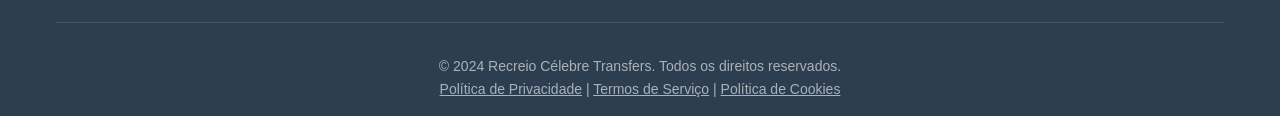
==== commit af5f601d: "UPDATE" ====
--- a/tours/index.html
+++ b/tours/index.html
@@ -143,8 +143,7 @@
                         <div class="card-footer">
                             <div class="flex-between">
                                 <div>
-                                    <span style="font-size: 0.875rem; color: var(--text-secondary);">desde</span>
-                                    <span style="font-size: 1.25rem; font-weight: 600; color: var(--primary-color);">95€</span>
+                                    <span style="font-size: 0.875rem; color: var(--text-secondary);">Consulte-nos</span>
                                 </div>
                                 <a href="douro-valley.html" class="btn btn-primary">Ver Detalhes</a>
                             </div>
@@ -170,8 +169,7 @@
                         <div class="card-footer">
                             <div class="flex-between">
                                 <div>
-                                    <span style="font-size: 0.875rem; color: var(--text-secondary);">desde</span>
-                                    <span style="font-size: 1.25rem; font-weight: 600; color: var(--primary-color);">85€</span>
+                                    <span style="font-size: 0.875rem; color: var(--text-secondary);">Consulte-nos</span>
                                 </div>
                                 <a href="#" class="btn btn-primary">Ver Detalhes</a>
                             </div>
@@ -197,8 +195,7 @@
                         <div class="card-footer">
                             <div class="flex-between">
                                 <div>
-                                    <span style="font-size: 0.875rem; color: var(--text-secondary);">desde</span>
-                                    <span style="font-size: 1.25rem; font-weight: 600; color: var(--primary-color);">60€</span>
+                                    <span style="font-size: 0.875rem; color: var(--text-secondary);">Consulte-nos</span>
                                 </div>
                                 <a href="#" class="btn btn-primary">Ver Detalhes</a>
                             </div>
@@ -208,7 +205,7 @@
                     <!-- Tour 4: Tour Privado Porto -->
                     <article class="card filterable-item fade-in" data-categories="culture,history">
                         <div style="position: relative;">
-                            <img src="/recreio-celebre-transfers/images/Porto/porto-01.jpg" 
+                            <img src="/images/Porto/porto-01.jpg" 
                                  alt="Porto - Ribeira do Porto" class="card-image">
                         </div>
                         <div class="card-content">
@@ -224,8 +221,7 @@
                         <div class="card-footer">
                             <div class="flex-between">
                                 <div>
-                                    <span style="font-size: 0.875rem; color: var(--text-secondary);">desde</span>
-                                    <span style="font-size: 1.25rem; font-weight: 600; color: var(--primary-color);">75€</span>
+                                    <span style="font-size: 0.875rem; color: var(--text-secondary);">Consulte-nos</span>
                                 </div>
                                 <a href="#" class="btn btn-primary">Ver Detalhes</a>
                             </div>
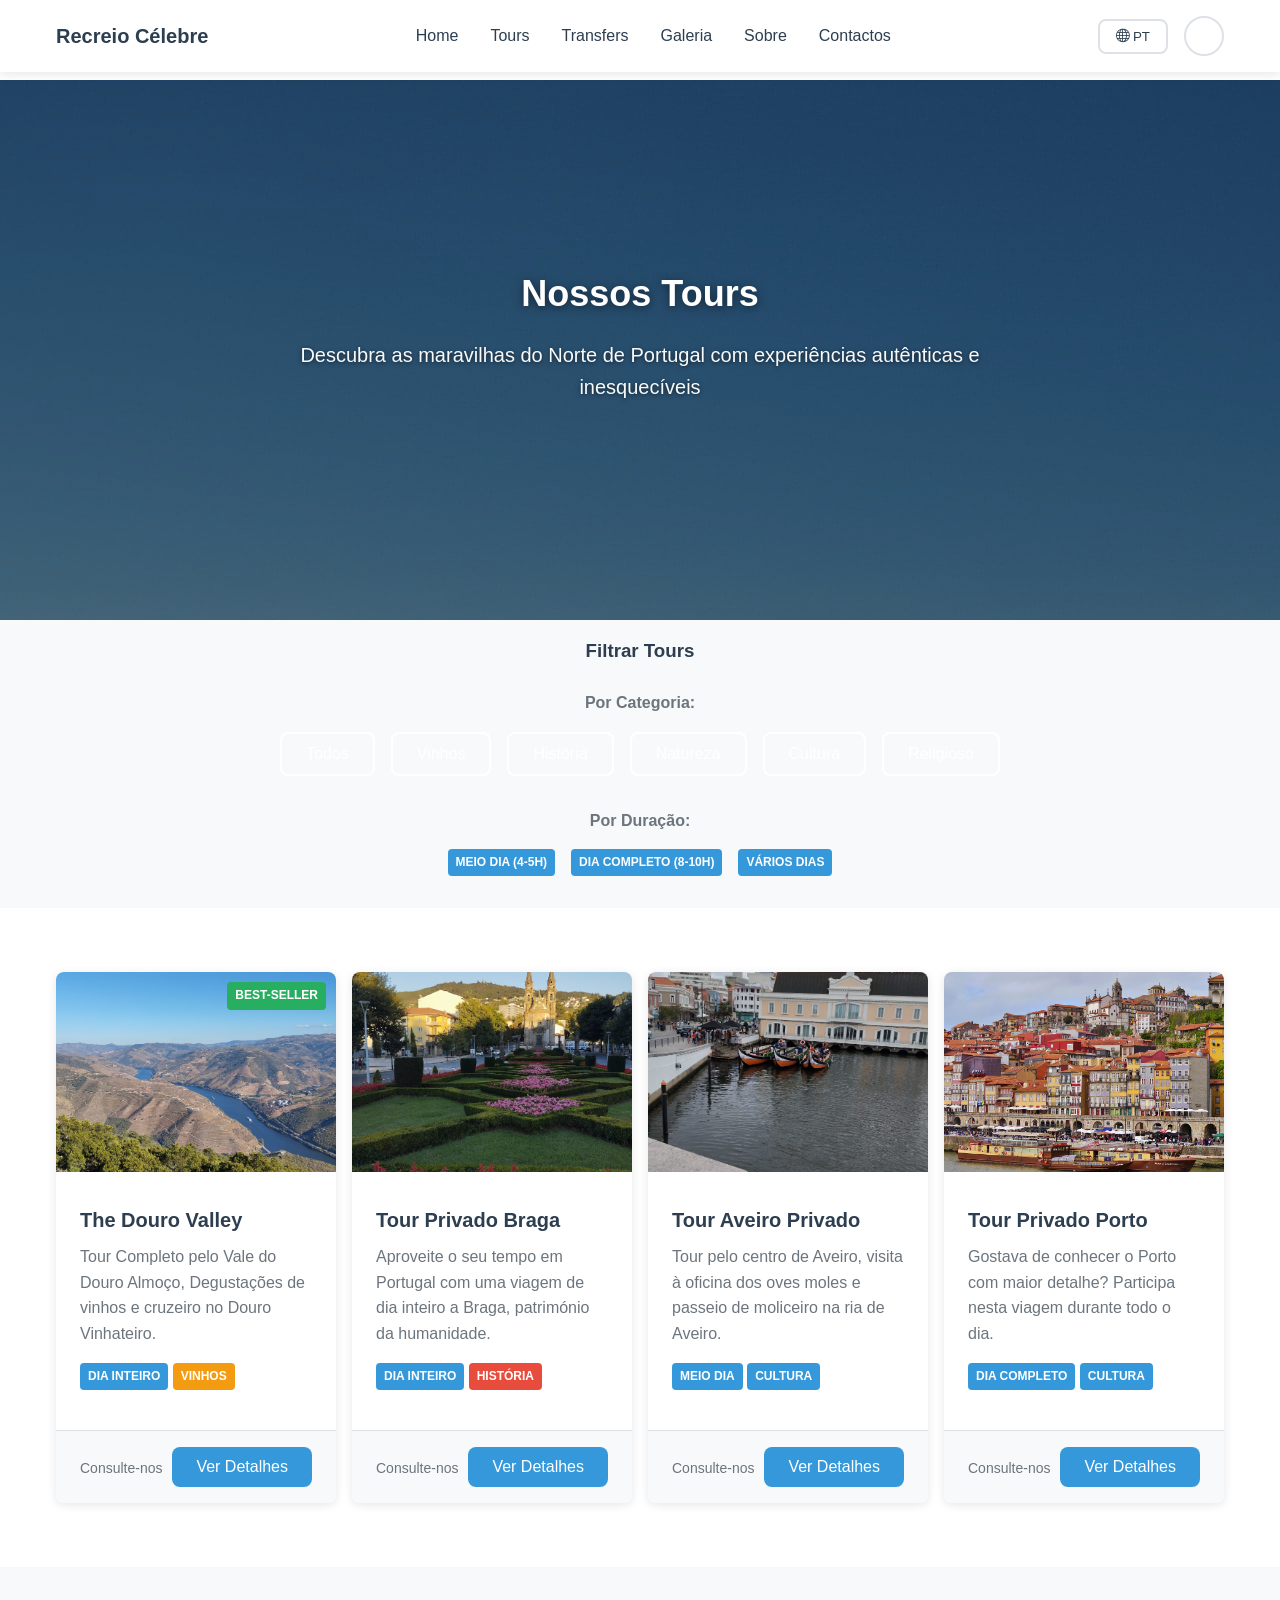
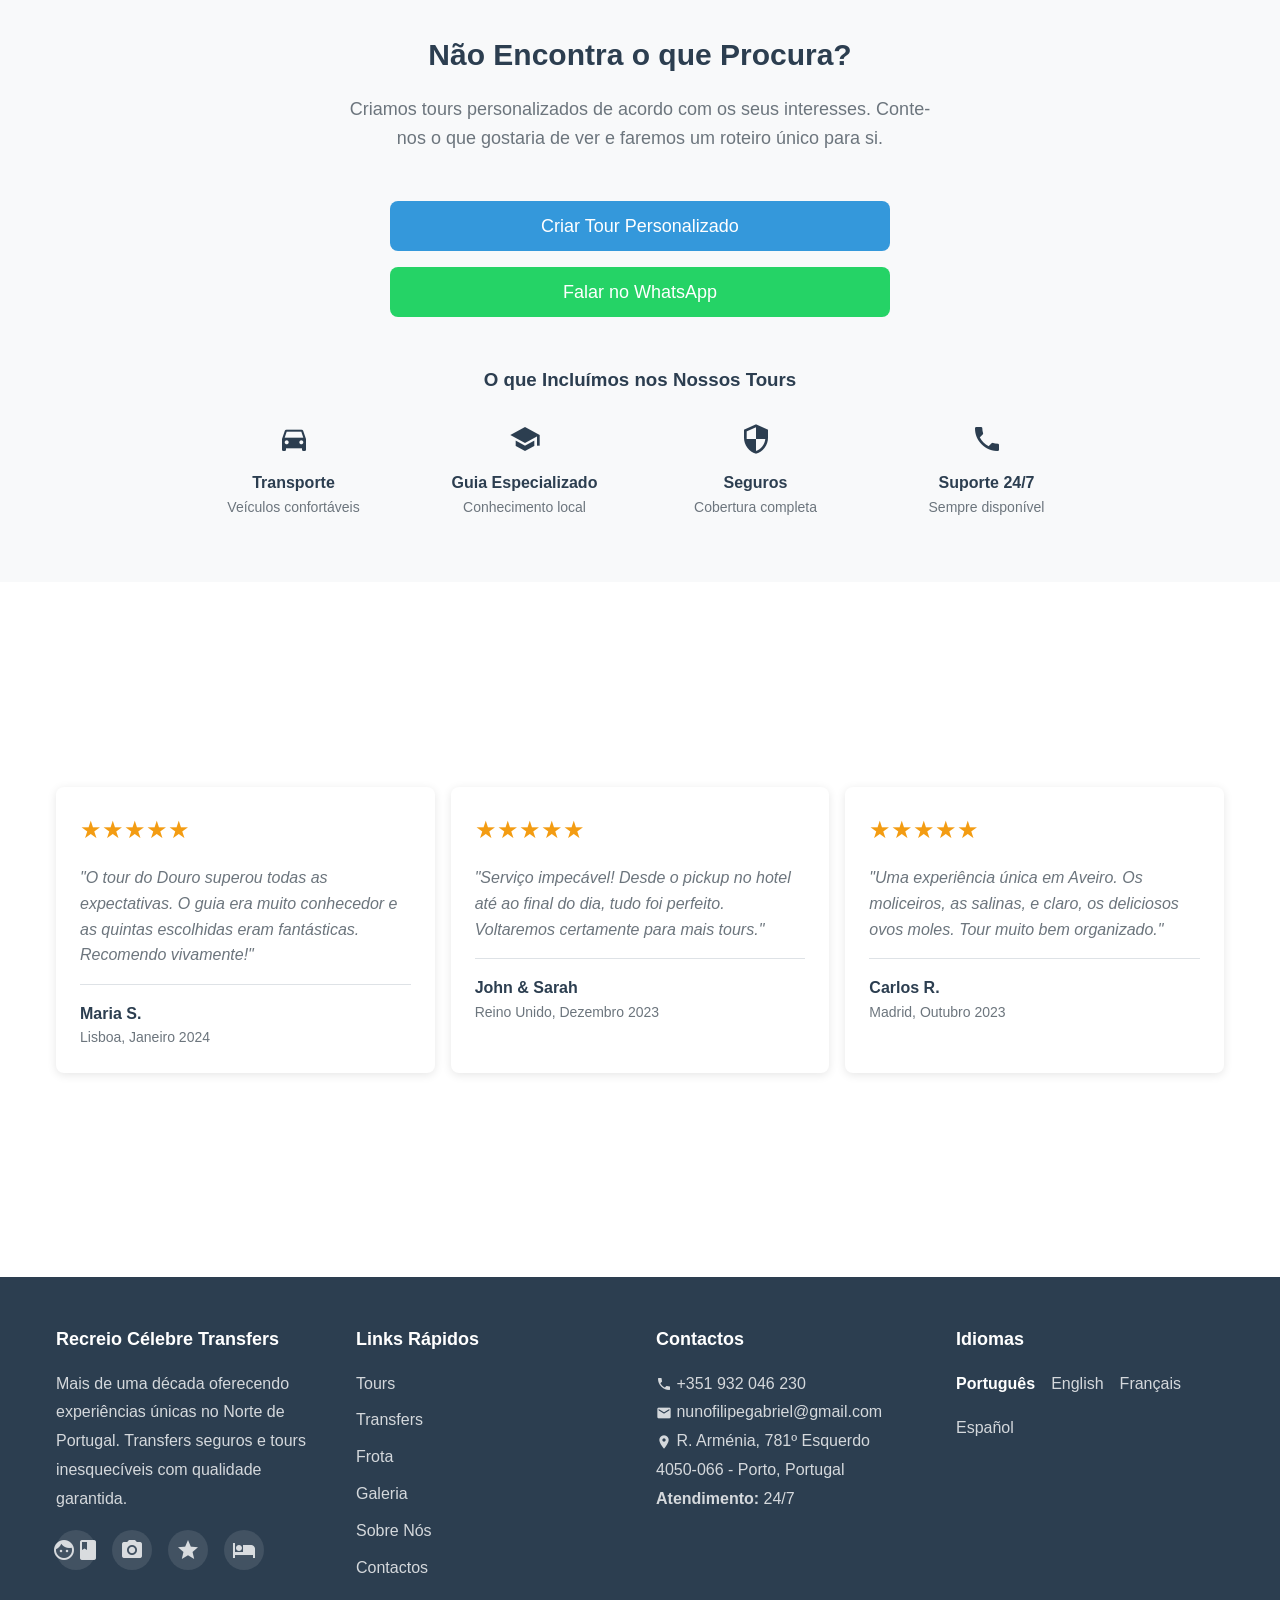
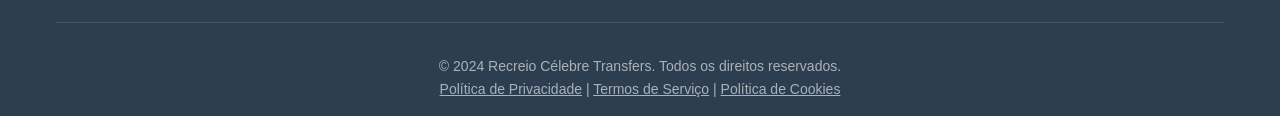
==== commit 937439d1: "UPDATE 2" ====
--- a/tours/index.html
+++ b/tours/index.html
@@ -396,9 +396,9 @@
                 
                 <div class="footer-section">
                     <h3>Contactos</h3>
-                    <p><span class="material-icons" style="font-size: 16px; vertical-align: middle;">phone</span> +351 123 456 789</p>
-                    <p><span class="material-icons" style="font-size: 16px; vertical-align: middle;">email</span> info@recreio-celebre-transfers.pt</p>
-                    <p><span class="material-icons" style="font-size: 16px; vertical-align: middle;">location_on</span> Porto, Portugal</p>
+                    <p><span class="material-icons" style="font-size: 16px; vertical-align: middle;">phone</span> +351 932 046 230</p>
+                    <p><span class="material-icons" style="font-size: 16px; vertical-align: middle;">email</span> nunofilipegabriel@gmail.com</p>
+                    <p><span class="material-icons" style="font-size: 16px; vertical-align: middle;">location_on</span> R. Arménia, 781º Esquerdo <br> 4050-066 - Porto, Portugal</p>
                     <p><strong>Atendimento:</strong> 24/7</p>
                 </div>
                 
--- a/css/styles.css
+++ b/css/styles.css
@@ -139,6 +139,23 @@
     transition: var(--transition);
 }
 
+/* Header scrolled - garante que mantenha cores corretas */
+.header.scrolled {
+    background-color: var(--bg-card);
+    box-shadow: 0 4px 20px var(--shadow-medium);
+    backdrop-filter: blur(10px);
+    -webkit-backdrop-filter: blur(10px);
+}
+
+/* Garantir que o header no modo dark mantenha o fundo escuro */
+[data-theme="dark"] .header {
+    background-color: var(--bg-card);
+}
+
+[data-theme="dark"] .header.scrolled {
+    background-color: var(--bg-card);
+}
+
 .navbar {
     padding: 1rem 0;
 }
@@ -158,6 +175,15 @@
 }
 
 .logo:hover {
+    color: var(--secondary-color);
+}
+
+/* Logo branco no modo dark */
+[data-theme="dark"] .logo {
+    color: #ffffff;
+}
+
+[data-theme="dark"] .logo:hover {
     color: var(--secondary-color);
 }
 
@@ -303,7 +329,10 @@
 
 /* ===== BOTÕES ===== */
 .btn {
-    display: inline-block;
+    display: inline-flex;
+    align-items: center;
+    justify-content: center;
+    gap: 0.5rem;
     padding: 0.75rem 1.5rem;
     border: none;
     border-radius: var(--border-radius);
@@ -329,22 +358,33 @@
 
 .btn-secondary {
     background-color: transparent;
-    color: var(--secondary-color);
-    border: 2px solid var(--secondary-color);
+    color: #ffffff;
+    border: 2px solid #ffffff;
 }
 
 .btn-secondary:hover {
-    background-color: var(--secondary-color);
+    background-color: #ffffff;
+    color: var(--primary-color);
+}
+
+/* Botão secundário no modo dark */
+[data-theme="dark"] .btn-secondary {
+    color: #ffffff;
+    border-color: #ffffff;
+}
+
+[data-theme="dark"] .btn-secondary:hover {
+    background-color: #ffffff;
+    color: var(--bg-primary);
+}
+
+.btn-accent {
+    background-color: #1fad02;
     color: white;
 }
 
-.btn-accent {
-    background-color: var(--accent-color);
-    color: white;
-}
-
 .btn-accent:hover {
-    background-color: #c0392b;
+    background-color: #188801;
     transform: translateY(-2px);
     box-shadow: 0 4px 12px rgba(231, 76, 60, 0.3);
 }
@@ -725,6 +765,115 @@
     color: var(--accent-color);
 }
 
+/* Ajustes para modo dark */
+[data-theme="dark"] .text-primary {
+    color: #ffffff;
+}
+
+/* ===== BOTÕES ESPECIAIS DE CONTACTO ===== */
+.whatsapp-btn {
+    background-color: #25D366 !important;
+    border-color: #25D366 !important;
+    color: white !important;
+    transition: all 0.3s ease;
+}
+
+.whatsapp-btn:hover {
+    background-color: #128C7E !important;
+    border-color: #128C7E !important;
+    color: white !important;
+    transform: translateY(-2px);
+    box-shadow: 0 4px 12px rgba(37, 211, 102, 0.4);
+}
+
+/* Melhorias para botões de contacto */
+.btn[href^="tel:"] {
+    transition: all 0.3s ease;
+}
+
+.btn[href^="tel:"]:hover {
+    transform: translateY(-2px);
+    box-shadow: 0 4px 12px rgba(52, 152, 219, 0.4);
+}
+
+/* Responsividade para botões de contacto */
+@media (max-width: 768px) {
+    .whatsapp-btn,
+    .btn[href^="tel:"] {
+        width: 100%;
+        max-width: 200px;
+        justify-content: center;
+    }
+}
+
+/* ===== MELHORIAS PARA FORMULÁRIOS DE LOCALIZAÇÃO ===== */
+/* Estilização para datalist */
+datalist {
+    display: none;
+}
+
+/* Campos de localização com ícones */
+input[list] {
+    background-image: url("data:image/svg+xml,%3csvg xmlns='http://www.w3.org/2000/svg' viewBox='0 0 16 16'%3e%3cpath fill='%236c757d' d='M12.166 8.94c-.524 1.062-1.234 2.12-1.96 3.07A31.493 31.493 0 0 1 8 14.58a31.481 31.481 0 0 1-2.206-2.57c-.726-.95-1.436-2.008-1.96-3.07C3.304 7.867 3 6.862 3 6a5 5 0 0 1 10 0c0 .862-.305 1.867-.834 2.94zM8 16s6-5.686 6-10A6 6 0 0 0 2 6c0 4.314 6 10 6 10z'/%3e%3cpath fill='%236c757d' d='M8 8a2 2 0 1 1 0-4 2 2 0 0 1 0 4zm0 1a3 3 0 1 0 0-6 3 3 0 0 0 0 6z'/%3e%3c/svg%3e");
+    background-repeat: no-repeat;
+    background-position: right 12px center;
+    background-size: 16px;
+    padding-right: 35px !important;
+}
+
+/* Hover e focus states para campos de localização */
+input[list]:focus {
+    background-image: url("data:image/svg+xml,%3csvg xmlns='http://www.w3.org/2000/svg' viewBox='0 0 16 16'%3e%3cpath fill='%233498db' d='M12.166 8.94c-.524 1.062-1.234 2.12-1.96 3.07A31.493 31.493 0 0 1 8 14.58a31.481 31.481 0 0 1-2.206-2.57c-.726-.95-1.436-2.008-1.96-3.07C3.304 7.867 3 6.862 3 6a5 5 0 0 1 10 0c0 .862-.305 1.867-.834 2.94zM8 16s6-5.686 6-10A6 6 0 0 0 2 6c0 4.314 6 10 6 10z'/%3e%3cpath fill='%233498db' d='M8 8a2 2 0 1 1 0-4 2 2 0 0 1 0 4zm0 1a3 3 0 1 0 0-6 3 3 0 0 0 0 6z'/%3e%3c/svg%3e");
+}
+
+/* Estilização para informação de rota */
+.route-info {
+    font-style: italic;
+    padding: 0.25rem 0.5rem;
+    background-color: var(--bg-secondary);
+    border-radius: 4px;
+    border-left: 3px solid var(--success-color);
+}
+
+/* Melhorias para o preço estimado */
+.price-container {
+    background: linear-gradient(135deg, var(--bg-primary) 0%, var(--bg-secondary) 100%);
+    border: 1px solid var(--border-color);
+    position: relative;
+    overflow: hidden;
+}
+
+.price-container::before {
+    content: '';
+    position: absolute;
+    top: 0;
+    left: 0;
+    right: 0;
+    height: 3px;
+    background: linear-gradient(90deg, var(--secondary-color), var(--success-color));
+}
+
+/* Animação para campos preenchidos */
+.form-control:valid {
+    border-color: var(--success-color);
+}
+
+.form-control:valid + .form-feedback {
+    display: block;
+    color: var(--success-color);
+    font-size: 0.75rem;
+    margin-top: 0.25rem;
+}
+
+/* Modo dark para campos de localização */
+[data-theme="dark"] input[list] {
+    background-image: url("data:image/svg+xml,%3csvg xmlns='http://www.w3.org/2000/svg' viewBox='0 0 16 16'%3e%3cpath fill='%23ffffff' d='M12.166 8.94c-.524 1.062-1.234 2.12-1.96 3.07A31.493 31.493 0 0 1 8 14.58a31.481 31.481 0 0 1-2.206-2.57c-.726-.95-1.436-2.008-1.96-3.07C3.304 7.867 3 6.862 3 6a5 5 0 0 1 10 0c0 .862-.305 1.867-.834 2.94zM8 16s6-5.686 6-10A6 6 0 0 0 2 6c0 4.314 6 10 6 10z'/%3e%3cpath fill='%23ffffff' d='M8 8a2 2 0 1 1 0-4 2 2 0 0 1 0 4zm0 1a3 3 0 1 0 0-6 3 3 0 0 0 0 6z'/%3e%3c/svg%3e");
+}
+
+[data-theme="dark"] input[list]:focus {
+    background-image: url("data:image/svg+xml,%3csvg xmlns='http://www.w3.org/2000/svg' viewBox='0 0 16 16'%3e%3cpath fill='%233498db' d='M12.166 8.94c-.524 1.062-1.234 2.12-1.96 3.07A31.493 31.493 0 0 1 8 14.58a31.481 31.481 0 0 1-2.206-2.57c-.726-.95-1.436-2.008-1.96-3.07C3.304 7.867 3 6.862 3 6a5 5 0 0 1 10 0c0 .862-.305 1.867-.834 2.94zM8 16s6-5.686 6-10A6 6 0 0 0 2 6c0 4.314 6 10 6 10z'/%3e%3cpath fill='%233498db' d='M8 8a2 2 0 1 1 0-4 2 2 0 0 1 0 4zm0 1a3 3 0 1 0 0-6 3 3 0 0 0 0 6z'/%3e%3c/svg%3e");
+}
+
 .mb-0 { margin-bottom: 0; }
 .mb-1 { margin-bottom: 0.5rem; }
 .mb-2 { margin-bottom: 1rem; }
@@ -975,4 +1124,1450 @@
     .card {
         border: 2px solid var(--border-color);
     }
-}+}
+ 
+ / *   = = = = =   F I L T R O S   D E   G A L E R I A   = = = = =   * / 
+ . f i l t e r - t a b s   { 
+         d i s p l a y :   f l e x ; 
+         j u s t i f y - c o n t e n t :   c e n t e r ; 
+         a l i g n - i t e m s :   c e n t e r ; 
+         g a p :   1 r e m ; 
+         f l e x - w r a p :   w r a p ; 
+         p a d d i n g :   2 r e m   0 ; 
+         p o s i t i o n :   r e l a t i v e ; 
+ } 
+ 
+ . f i l t e r - t a b s : : b e f o r e   { 
+         c o n t e n t :   " " ; 
+         p o s i t i o n :   a b s o l u t e ; 
+         t o p :   5 0 % ; 
+         l e f t :   5 0 % ; 
+         t r a n s f o r m :   t r a n s l a t e ( - 5 0 % ,   - 5 0 % ) ; 
+         w i d t h :   1 0 0 % ; 
+         h e i g h t :   2 p x ; 
+         b a c k g r o u n d :   l i n e a r - g r a d i e n t ( 9 0 d e g ,   
+                 t r a n s p a r e n t   0 % ,   
+                 r g b a ( 0 ,   1 2 3 ,   2 5 5 ,   0 . 2 )   2 0 % ,   
+                 r g b a ( 2 5 5 ,   1 9 3 ,   7 ,   0 . 4 )   5 0 % ,   
+                 r g b a ( 0 ,   1 2 3 ,   2 5 5 ,   0 . 2 )   8 0 % ,   
+                 t r a n s p a r e n t   1 0 0 % ) ; 
+         z - i n d e x :   0 ; 
+ } 
+ 
+ . f i l t e r - b t n   { 
+         b a c k g r o u n d :   r g b a ( 2 5 5 ,   2 5 5 ,   2 5 5 ,   0 . 1 ) ; 
+         b o r d e r :   2 p x   s o l i d   r g b a ( 2 5 5 ,   2 5 5 ,   2 5 5 ,   0 . 2 ) ; 
+         b o r d e r - r a d i u s :   3 0 p x ; 
+         p a d d i n g :   0 . 7 5 r e m   1 . 5 r e m ; 
+         c o l o r :   v a r ( - - t e x t - p r i m a r y ) ; 
+         f o n t - w e i g h t :   6 0 0 ; 
+         f o n t - s i z e :   0 . 9 r e m ; 
+         l e t t e r - s p a c i n g :   0 . 5 p x ; 
+         c u r s o r :   p o i n t e r ; 
+         t r a n s i t i o n :   a l l   0 . 4 s   c u b i c - b e z i e r ( 0 . 4 ,   0 ,   0 . 2 ,   1 ) ; 
+         p o s i t i o n :   r e l a t i v e ; 
+         b a c k d r o p - f i l t e r :   b l u r ( 2 0 p x ) ; 
+         - w e b k i t - b a c k d r o p - f i l t e r :   b l u r ( 2 0 p x ) ; 
+         t e x t - t r a n s f o r m :   u p p e r c a s e ; 
+         m i n - w i d t h :   1 4 0 p x ; 
+         t e x t - a l i g n :   c e n t e r ; 
+         z - i n d e x :   1 ; 
+         o v e r f l o w :   h i d d e n ; 
+ } 
+ 
+ . f i l t e r - b t n : : b e f o r e   { 
+         c o n t e n t :   " " ; 
+         p o s i t i o n :   a b s o l u t e ; 
+         t o p :   0 ; 
+         l e f t :   - 1 0 0 % ; 
+         w i d t h :   1 0 0 % ; 
+         h e i g h t :   1 0 0 % ; 
+         b a c k g r o u n d :   l i n e a r - g r a d i e n t ( 1 3 5 d e g ,   v a r ( - - p r i m a r y - c o l o r )   0 % ,   v a r ( - - s e c o n d a r y - c o l o r )   1 0 0 % ) ; 
+         t r a n s i t i o n :   l e f t   0 . 5 s   c u b i c - b e z i e r ( 0 . 4 ,   0 ,   0 . 2 ,   1 ) ; 
+         z - i n d e x :   - 1 ; 
+ } 
+ 
+ . f i l t e r - b t n : : a f t e r   { 
+         c o n t e n t :   " " ; 
+         p o s i t i o n :   a b s o l u t e ; 
+         t o p :   5 0 % ; 
+         l e f t :   5 0 % ; 
+         w i d t h :   0 ; 
+         h e i g h t :   0 ; 
+         b a c k g r o u n d :   r g b a ( 2 5 5 ,   2 5 5 ,   2 5 5 ,   0 . 3 ) ; 
+         b o r d e r - r a d i u s :   5 0 % ; 
+         t r a n s f o r m :   t r a n s l a t e ( - 5 0 % ,   - 5 0 % ) ; 
+         t r a n s i t i o n :   a l l   0 . 6 s   c u b i c - b e z i e r ( 0 . 4 ,   0 ,   0 . 2 ,   1 ) ; 
+         z - i n d e x :   - 1 ; 
+ } 
+ 
+ . f i l t e r - b t n : h o v e r   { 
+         c o l o r :   w h i t e ; 
+         b o r d e r - c o l o r :   r g b a ( 2 5 5 ,   2 5 5 ,   2 5 5 ,   0 . 4 ) ; 
+         t r a n s f o r m :   t r a n s l a t e Y ( - 3 p x )   s c a l e ( 1 . 0 5 ) ; 
+         b o x - s h a d o w :   0   1 0 p x   3 0 p x   r g b a ( 0 ,   1 2 3 ,   2 5 5 ,   0 . 3 ) ; 
+ } 
+ 
+ . f i l t e r - b t n : h o v e r : : b e f o r e   { 
+         l e f t :   0 ; 
+ } 
+ 
+ . f i l t e r - b t n : h o v e r : : a f t e r   { 
+         w i d t h :   3 0 0 p x ; 
+         h e i g h t :   3 0 0 p x ; 
+ } 
+ 
+ . f i l t e r - b t n . a c t i v e   { 
+         b a c k g r o u n d :   l i n e a r - g r a d i e n t ( 1 3 5 d e g ,   v a r ( - - p r i m a r y - c o l o r )   0 % ,   v a r ( - - s e c o n d a r y - c o l o r )   1 0 0 % ) ; 
+         c o l o r :   w h i t e ; 
+         b o r d e r - c o l o r :   r g b a ( 2 5 5 ,   2 5 5 ,   2 5 5 ,   0 . 5 ) ; 
+         b o x - s h a d o w :   0   8 p x   2 5 p x   r g b a ( 0 ,   1 2 3 ,   2 5 5 ,   0 . 4 ) ; 
+         t r a n s f o r m :   t r a n s l a t e Y ( - 2 p x ) ; 
+ } 
+ 
+ . f i l t e r - b t n . a c t i v e : : b e f o r e   { 
+         l e f t :   0 ; 
+ } 
+ 
+ / *   T e m a   e s c u r o   e s p e c � f i c o   p a r a   f i l t r o s   * / 
+ [ d a t a - t h e m e = " d a r k " ]   . f i l t e r - b t n   { 
+         b a c k g r o u n d :   r g b a ( 2 5 5 ,   2 5 5 ,   2 5 5 ,   0 . 0 5 ) ; 
+         b o r d e r :   2 p x   s o l i d   r g b a ( 2 5 5 ,   2 5 5 ,   2 5 5 ,   0 . 1 5 ) ; 
+         c o l o r :   v a r ( - - t e x t - p r i m a r y ) ; 
+ } 
+ 
+ [ d a t a - t h e m e = " d a r k " ]   . f i l t e r - b t n : h o v e r   { 
+         b o r d e r - c o l o r :   r g b a ( 2 5 5 ,   2 5 5 ,   2 5 5 ,   0 . 3 ) ; 
+         b o x - s h a d o w :   0   1 0 p x   3 0 p x   r g b a ( 0 ,   1 2 3 ,   2 5 5 ,   0 . 4 ) ; 
+ } 
+ 
+ [ d a t a - t h e m e = " d a r k " ]   . f i l t e r - b t n . a c t i v e   { 
+         b a c k g r o u n d :   l i n e a r - g r a d i e n t ( 1 3 5 d e g ,   v a r ( - - p r i m a r y - c o l o r )   0 % ,   v a r ( - - s e c o n d a r y - c o l o r )   1 0 0 % ) ; 
+         b o r d e r - c o l o r :   r g b a ( 2 5 5 ,   2 5 5 ,   2 5 5 ,   0 . 4 ) ; 
+         b o x - s h a d o w :   0   8 p x   2 5 p x   r g b a ( 0 ,   1 2 3 ,   2 5 5 ,   0 . 5 ) ; 
+ } 
+ 
+ / *   R e s p o n s i v o   p a r a   f i l t r o s   * / 
+ @ m e d i a   ( m a x - w i d t h :   7 6 8 p x )   { 
+         . f i l t e r - t a b s   { 
+                 g a p :   0 . 7 5 r e m ; 
+                 p a d d i n g :   1 . 5 r e m   0 ; 
+         } 
+         
+         . f i l t e r - b t n   { 
+                 p a d d i n g :   0 . 6 r e m   1 . 2 r e m ; 
+                 f o n t - s i z e :   0 . 8 r e m ; 
+                 m i n - w i d t h :   1 2 0 p x ; 
+         } 
+         
+         . f i l t e r - t a b s : : b e f o r e   { 
+                 d i s p l a y :   n o n e ; 
+         } 
+ } 
+ 
+ @ m e d i a   ( m a x - w i d t h :   4 8 0 p x )   { 
+         . f i l t e r - t a b s   { 
+                 g a p :   0 . 5 r e m ; 
+                 p a d d i n g :   1 r e m   0 ; 
+         } 
+         
+         . f i l t e r - b t n   { 
+                 p a d d i n g :   0 . 5 r e m   1 r e m ; 
+                 f o n t - s i z e :   0 . 7 5 r e m ; 
+                 m i n - w i d t h :   1 0 0 p x ; 
+                 b o r d e r - r a d i u s :   2 0 p x ; 
+         } 
+ } 
+ 
+ 
+ 
+ / *   � c o n e s   n o s   f i l t r o s   * / 
+ . f i l t e r - b t n   i   { 
+         f o n t - s i z e :   1 . 1 r e m ; 
+         m a r g i n - r i g h t :   0 . 5 r e m ; 
+         t r a n s i t i o n :   a l l   0 . 3 s   e a s e ; 
+ } 
+ 
+ . f i l t e r - b t n   s p a n   { 
+         t r a n s i t i o n :   a l l   0 . 3 s   e a s e ; 
+ } 
+ 
+ . f i l t e r - b t n : h o v e r   i   { 
+         t r a n s f o r m :   s c a l e ( 1 . 2 ) ; 
+ } 
+ 
+ . f i l t e r - b t n . a c t i v e   i   { 
+         a n i m a t i o n :   i c o n - b o u n c e   0 . 6 s   e a s e ; 
+ } 
+ 
+ @ k e y f r a m e s   i c o n - b o u n c e   { 
+         0 % ,   2 0 % ,   6 0 % ,   1 0 0 %   { 
+                 t r a n s f o r m :   t r a n s l a t e Y ( 0 )   s c a l e ( 1 ) ; 
+         } 
+         4 0 %   { 
+                 t r a n s f o r m :   t r a n s l a t e Y ( - 3 p x )   s c a l e ( 1 . 1 ) ; 
+         } 
+         8 0 %   { 
+                 t r a n s f o r m :   t r a n s l a t e Y ( - 1 p x )   s c a l e ( 1 . 0 5 ) ; 
+         } 
+ } 
+ 
+ / *   C o r e s   e s p e c � f i c a s   p a r a   c a d a   c a t e g o r i a   * / 
+ . f i l t e r - b t n [ d a t a - f i l t e r = " d o u r o " ] : h o v e r , 
+ . f i l t e r - b t n [ d a t a - f i l t e r = " d o u r o " ] . a c t i v e   { 
+         b a c k g r o u n d :   l i n e a r - g r a d i e n t ( 1 3 5 d e g ,   # 2 E 8 B 5 7   0 % ,   # 2 0 B 2 A A   1 0 0 % ) ; 
+ } 
+ 
+ . f i l t e r - b t n [ d a t a - f i l t e r = " a v e i r o " ] : h o v e r , 
+ . f i l t e r - b t n [ d a t a - f i l t e r = " a v e i r o " ] . a c t i v e   { 
+         b a c k g r o u n d :   l i n e a r - g r a d i e n t ( 1 3 5 d e g ,   # 4 1 6 9 E 1   0 % ,   # 8 7 C E E B   1 0 0 % ) ; 
+ } 
+ 
+ . f i l t e r - b t n [ d a t a - f i l t e r = " p o r t o " ] : h o v e r , 
+ . f i l t e r - b t n [ d a t a - f i l t e r = " p o r t o " ] . a c t i v e   { 
+         b a c k g r o u n d :   l i n e a r - g r a d i e n t ( 1 3 5 d e g ,   # B 8 8 6 0 B   0 % ,   # D A A 5 2 0   1 0 0 % ) ; 
+ } 
+ 
+ . f i l t e r - b t n [ d a t a - f i l t e r = " g u i m a r a e s " ] : h o v e r , 
+ . f i l t e r - b t n [ d a t a - f i l t e r = " g u i m a r a e s " ] . a c t i v e   { 
+         b a c k g r o u n d :   l i n e a r - g r a d i e n t ( 1 3 5 d e g ,   # 8 B 4 5 1 3   0 % ,   # C D 8 5 3 F   1 0 0 % ) ; 
+ } 
+ 
+ . f i l t e r - b t n [ d a t a - f i l t e r = " f a t i m a " ] : h o v e r , 
+ . f i l t e r - b t n [ d a t a - f i l t e r = " f a t i m a " ] . a c t i v e   { 
+         b a c k g r o u n d :   l i n e a r - g r a d i e n t ( 1 3 5 d e g ,   # F F D 7 0 0   0 % ,   # F F A 5 0 0   1 0 0 % ) ; 
+ } 
+ 
+ . f i l t e r - b t n [ d a t a - f i l t e r = " t r a n s f e r s " ] : h o v e r , 
+ . f i l t e r - b t n [ d a t a - f i l t e r = " t r a n s f e r s " ] . a c t i v e   { 
+         b a c k g r o u n d :   l i n e a r - g r a d i e n t ( 1 3 5 d e g ,   # 2 C 3 E 5 0   0 % ,   # 3 4 4 9 5 E   1 0 0 % ) ; 
+ } 
+ 
+ . f i l t e r - b t n [ d a t a - f i l t e r = " a l l " ] : h o v e r , 
+ . f i l t e r - b t n [ d a t a - f i l t e r = " a l l " ] . a c t i v e   { 
+         b a c k g r o u n d :   l i n e a r - g r a d i e n t ( 1 3 5 d e g ,   v a r ( - - p r i m a r y - c o l o r )   0 % ,   v a r ( - - s e c o n d a r y - c o l o r )   1 0 0 % ) ; 
+ } 
+ 
+ 
+ 
+ / *   C o n t a d o r e s   n o s   f i l t r o s   * / 
+ . f i l t e r - c o u n t   { 
+         d i s p l a y :   i n l i n e - b l o c k ; 
+         b a c k g r o u n d :   r g b a ( 2 5 5 ,   2 5 5 ,   2 5 5 ,   0 . 2 ) ; 
+         c o l o r :   r g b a ( 2 5 5 ,   2 5 5 ,   2 5 5 ,   0 . 8 ) ; 
+         b o r d e r - r a d i u s :   5 0 % ; 
+         w i d t h :   2 4 p x ; 
+         h e i g h t :   2 4 p x ; 
+         l i n e - h e i g h t :   2 4 p x ; 
+         f o n t - s i z e :   0 . 7 r e m ; 
+         f o n t - w e i g h t :   7 0 0 ; 
+         t e x t - a l i g n :   c e n t e r ; 
+         m a r g i n - l e f t :   0 . 5 r e m ; 
+         t r a n s i t i o n :   a l l   0 . 3 s   e a s e ; 
+         b o r d e r :   1 p x   s o l i d   r g b a ( 2 5 5 ,   2 5 5 ,   2 5 5 ,   0 . 3 ) ; 
+ } 
+ 
+ . f i l t e r - b t n : h o v e r   . f i l t e r - c o u n t , 
+ . f i l t e r - b t n . a c t i v e   . f i l t e r - c o u n t   { 
+         b a c k g r o u n d :   r g b a ( 2 5 5 ,   2 5 5 ,   2 5 5 ,   0 . 9 ) ; 
+         c o l o r :   v a r ( - - p r i m a r y - c o l o r ) ; 
+         t r a n s f o r m :   s c a l e ( 1 . 1 ) ; 
+         b o x - s h a d o w :   0   2 p x   8 p x   r g b a ( 0 ,   0 ,   0 ,   0 . 2 ) ; 
+ } 
+ 
+ / *   L a y o u t   m e l h o r a d o   d o s   b o t � e s   c o m   c o n t a d o r e s   * / 
+ . f i l t e r - b t n   { 
+         d i s p l a y :   f l e x ; 
+         a l i g n - i t e m s :   c e n t e r ; 
+         j u s t i f y - c o n t e n t :   c e n t e r ; 
+         g a p :   0 . 5 r e m ; 
+ } 
+ 
+ . f i l t e r - b t n   s p a n : n o t ( . f i l t e r - c o u n t )   { 
+         f l e x :   1 ; 
+         t e x t - a l i g n :   c e n t e r ; 
+ } 
+ 
+ / *   R e s p o n s i v o   p a r a   c o n t a d o r e s   * / 
+ @ m e d i a   ( m a x - w i d t h :   7 6 8 p x )   { 
+         . f i l t e r - c o u n t   { 
+                 w i d t h :   2 0 p x ; 
+                 h e i g h t :   2 0 p x ; 
+                 l i n e - h e i g h t :   2 0 p x ; 
+                 f o n t - s i z e :   0 . 6 r e m ; 
+                 m a r g i n - l e f t :   0 . 3 r e m ; 
+         } 
+ } 
+ 
+ @ m e d i a   ( m a x - w i d t h :   4 8 0 p x )   { 
+         . f i l t e r - b t n   { 
+                 f l e x - d i r e c t i o n :   c o l u m n ; 
+                 g a p :   0 . 2 5 r e m ; 
+                 p a d d i n g :   0 . 5 r e m   0 . 7 5 r e m ; 
+         } 
+         
+         . f i l t e r - c o u n t   { 
+                 m a r g i n - l e f t :   0 ; 
+                 m a r g i n - t o p :   0 . 2 5 r e m ; 
+                 w i d t h :   1 8 p x ; 
+                 h e i g h t :   1 8 p x ; 
+                 l i n e - h e i g h t :   1 8 p x ; 
+                 f o n t - s i z e :   0 . 5 5 r e m ; 
+         } 
+         
+         . f i l t e r - b t n   i   { 
+                 m a r g i n - r i g h t :   0 ; 
+                 f o n t - s i z e :   1 r e m ; 
+         } 
+         
+         . f i l t e r - b t n   s p a n : n o t ( . f i l t e r - c o u n t )   { 
+                 f o n t - s i z e :   0 . 7 r e m ; 
+                 t e x t - a l i g n :   c e n t e r ; 
+         } 
+ } 
+ 
+ 
+ 
+ / *   = = = = =   F I L T R O S   D E   G A L E R I A   -   G R A N D E S   E   C O L O R I D O S   = = = = =   * / 
+ . f i l t e r - t a b s   { 
+         d i s p l a y :   f l e x ; 
+         j u s t i f y - c o n t e n t :   c e n t e r ; 
+         a l i g n - i t e m s :   c e n t e r ; 
+         g a p :   1 . 5 r e m ; 
+         f l e x - w r a p :   w r a p ; 
+         p a d d i n g :   3 r e m   0 ; 
+         p o s i t i o n :   r e l a t i v e ; 
+ } 
+ 
+ . f i l t e r - t a b s : : b e f o r e   { 
+         c o n t e n t :   " " ; 
+         p o s i t i o n :   a b s o l u t e ; 
+         t o p :   5 0 % ; 
+         l e f t :   5 0 % ; 
+         t r a n s f o r m :   t r a n s l a t e ( - 5 0 % ,   - 5 0 % ) ; 
+         w i d t h :   1 0 0 % ; 
+         h e i g h t :   4 p x ; 
+         b a c k g r o u n d :   l i n e a r - g r a d i e n t ( 9 0 d e g ,   
+                 t r a n s p a r e n t   0 % ,   
+                 r g b a ( 2 5 5 ,   8 7 ,   5 1 ,   0 . 3 )   1 0 % , 
+                 r g b a ( 2 5 5 ,   1 9 3 ,   7 ,   0 . 5 )   2 5 % ,   
+                 r g b a ( 4 0 ,   1 6 7 ,   6 9 ,   0 . 5 )   4 0 % , 
+                 r g b a ( 0 ,   1 2 3 ,   2 5 5 ,   0 . 6 )   5 5 % , 
+                 r g b a ( 2 2 0 ,   5 3 ,   6 9 ,   0 . 5 )   7 0 % , 
+                 r g b a ( 1 1 1 ,   6 6 ,   1 9 3 ,   0 . 5 )   8 5 % , 
+                 t r a n s p a r e n t   1 0 0 % ) ; 
+         z - i n d e x :   0 ; 
+         b o r d e r - r a d i u s :   2 p x ; 
+         b o x - s h a d o w :   0   0   2 0 p x   r g b a ( 0 ,   1 2 3 ,   2 5 5 ,   0 . 3 ) ; 
+ } 
+ 
+ . f i l t e r - b t n   { 
+         b a c k g r o u n d :   l i n e a r - g r a d i e n t ( 1 3 5 d e g ,   r g b a ( 2 5 5 ,   2 5 5 ,   2 5 5 ,   0 . 1 5 )   0 % ,   r g b a ( 2 5 5 ,   2 5 5 ,   2 5 5 ,   0 . 0 5 )   1 0 0 % ) ; 
+         b o r d e r :   3 p x   s o l i d   r g b a ( 2 5 5 ,   2 5 5 ,   2 5 5 ,   0 . 3 ) ; 
+         b o r d e r - r a d i u s :   5 0 p x ; 
+         p a d d i n g :   1 . 2 r e m   2 . 5 r e m ; 
+         c o l o r :   v a r ( - - t e x t - p r i m a r y ) ; 
+         f o n t - w e i g h t :   7 0 0 ; 
+         f o n t - s i z e :   1 . 1 r e m ; 
+         l e t t e r - s p a c i n g :   1 p x ; 
+         c u r s o r :   p o i n t e r ; 
+         t r a n s i t i o n :   a l l   0 . 5 s   c u b i c - b e z i e r ( 0 . 4 ,   0 ,   0 . 2 ,   1 ) ; 
+         p o s i t i o n :   r e l a t i v e ; 
+         b a c k d r o p - f i l t e r :   b l u r ( 3 0 p x ) ; 
+         - w e b k i t - b a c k d r o p - f i l t e r :   b l u r ( 3 0 p x ) ; 
+         t e x t - t r a n s f o r m :   u p p e r c a s e ; 
+         m i n - w i d t h :   1 8 0 p x ; 
+         m i n - h e i g h t :   6 0 p x ; 
+         t e x t - a l i g n :   c e n t e r ; 
+         z - i n d e x :   1 ; 
+         o v e r f l o w :   h i d d e n ; 
+         b o x - s h a d o w :   0   8 p x   3 2 p x   r g b a ( 0 ,   0 ,   0 ,   0 . 1 ) ; 
+ } 
+ 
+ . f i l t e r - b t n : : b e f o r e   { 
+         c o n t e n t :   " " ; 
+         p o s i t i o n :   a b s o l u t e ; 
+         t o p :   0 ; 
+         l e f t :   - 1 0 0 % ; 
+         w i d t h :   1 0 0 % ; 
+         h e i g h t :   1 0 0 % ; 
+         b a c k g r o u n d :   l i n e a r - g r a d i e n t ( 1 3 5 d e g ,   v a r ( - - p r i m a r y - c o l o r )   0 % ,   v a r ( - - s e c o n d a r y - c o l o r )   1 0 0 % ) ; 
+         t r a n s i t i o n :   l e f t   0 . 6 s   c u b i c - b e z i e r ( 0 . 4 ,   0 ,   0 . 2 ,   1 ) ; 
+         z - i n d e x :   - 1 ; 
+ } 
+ 
+ . f i l t e r - b t n : : a f t e r   { 
+         c o n t e n t :   " " ; 
+         p o s i t i o n :   a b s o l u t e ; 
+         t o p :   5 0 % ; 
+         l e f t :   5 0 % ; 
+         w i d t h :   0 ; 
+         h e i g h t :   0 ; 
+         b a c k g r o u n d :   r a d i a l - g r a d i e n t ( c i r c l e ,   r g b a ( 2 5 5 ,   2 5 5 ,   2 5 5 ,   0 . 4 )   0 % ,   t r a n s p a r e n t   7 0 % ) ; 
+         b o r d e r - r a d i u s :   5 0 % ; 
+         t r a n s f o r m :   t r a n s l a t e ( - 5 0 % ,   - 5 0 % ) ; 
+         t r a n s i t i o n :   a l l   0 . 8 s   c u b i c - b e z i e r ( 0 . 4 ,   0 ,   0 . 2 ,   1 ) ; 
+         z - i n d e x :   - 1 ; 
+ } 
+ 
+ / *   E s t a d o s   d e   h o v e r   e   a t i v o   * / 
+ . f i l t e r - b t n : h o v e r   { 
+         c o l o r :   w h i t e ; 
+         b o r d e r - c o l o r :   r g b a ( 2 5 5 ,   2 5 5 ,   2 5 5 ,   0 . 6 ) ; 
+         t r a n s f o r m :   t r a n s l a t e Y ( - 8 p x )   s c a l e ( 1 . 0 8 ) ; 
+         b o x - s h a d o w :   0   2 0 p x   5 0 p x   r g b a ( 0 ,   1 2 3 ,   2 5 5 ,   0 . 4 ) ; 
+         t e x t - s h a d o w :   0   2 p x   8 p x   r g b a ( 0 ,   0 ,   0 ,   0 . 3 ) ; 
+ } 
+ 
+ . f i l t e r - b t n : h o v e r : : b e f o r e   { 
+         l e f t :   0 ; 
+ } 
+ 
+ . f i l t e r - b t n : h o v e r : : a f t e r   { 
+         w i d t h :   4 0 0 p x ; 
+         h e i g h t :   4 0 0 p x ; 
+ } 
+ 
+ . f i l t e r - b t n . a c t i v e   { 
+         c o l o r :   w h i t e ; 
+         b o r d e r - c o l o r :   r g b a ( 2 5 5 ,   2 5 5 ,   2 5 5 ,   0 . 8 ) ; 
+         b o x - s h a d o w :   0   1 5 p x   4 0 p x   r g b a ( 0 ,   1 2 3 ,   2 5 5 ,   0 . 6 ) ; 
+         t r a n s f o r m :   t r a n s l a t e Y ( - 5 p x )   s c a l e ( 1 . 0 5 ) ; 
+         t e x t - s h a d o w :   0   2 p x   8 p x   r g b a ( 0 ,   0 ,   0 ,   0 . 4 ) ; 
+ } 
+ 
+ . f i l t e r - b t n . a c t i v e : : b e f o r e   { 
+         l e f t :   0 ; 
+ } 
+ 
+ / *   C o r e s   e s p e c � f i c a s   e   v i b r a n t e s   p a r a   c a d a   c a t e g o r i a   * / 
+ . f i l t e r - b t n [ d a t a - f i l t e r = " a l l " ]   { 
+         b a c k g r o u n d :   l i n e a r - g r a d i e n t ( 1 3 5 d e g ,   r g b a ( 0 ,   1 2 3 ,   2 5 5 ,   0 . 2 )   0 % ,   r g b a ( 2 5 5 ,   1 9 3 ,   7 ,   0 . 2 )   1 0 0 % ) ; 
+ } 
+ 
+ . f i l t e r - b t n [ d a t a - f i l t e r = " a l l " ] : h o v e r , 
+ . f i l t e r - b t n [ d a t a - f i l t e r = " a l l " ] . a c t i v e   { 
+         b a c k g r o u n d :   l i n e a r - g r a d i e n t ( 1 3 5 d e g ,   # 0 0 7 b f f   0 % ,   # f f c 1 0 7   1 0 0 % ) ; 
+         b o x - s h a d o w :   0   2 0 p x   5 0 p x   r g b a ( 0 ,   1 2 3 ,   2 5 5 ,   0 . 5 ) ; 
+ } 
+ 
+ . f i l t e r - b t n [ d a t a - f i l t e r = " d o u r o " ]   { 
+         b a c k g r o u n d :   l i n e a r - g r a d i e n t ( 1 3 5 d e g ,   r g b a ( 4 6 ,   1 3 9 ,   8 7 ,   0 . 2 )   0 % ,   r g b a ( 3 2 ,   1 7 8 ,   1 7 0 ,   0 . 2 )   1 0 0 % ) ; 
+ } 
+ 
+ . f i l t e r - b t n [ d a t a - f i l t e r = " d o u r o " ] : h o v e r , 
+ . f i l t e r - b t n [ d a t a - f i l t e r = " d o u r o " ] . a c t i v e   { 
+         b a c k g r o u n d :   l i n e a r - g r a d i e n t ( 1 3 5 d e g ,   # 2 E 8 B 5 7   0 % ,   # 2 0 B 2 A A   1 0 0 % ) ; 
+         b o x - s h a d o w :   0   2 0 p x   5 0 p x   r g b a ( 4 6 ,   1 3 9 ,   8 7 ,   0 . 5 ) ; 
+ } 
+ 
+ . f i l t e r - b t n [ d a t a - f i l t e r = " a v e i r o " ]   { 
+         b a c k g r o u n d :   l i n e a r - g r a d i e n t ( 1 3 5 d e g ,   r g b a ( 6 5 ,   1 0 5 ,   2 2 5 ,   0 . 2 )   0 % ,   r g b a ( 1 3 5 ,   2 0 6 ,   2 3 5 ,   0 . 2 )   1 0 0 % ) ; 
+ } 
+ 
+ . f i l t e r - b t n [ d a t a - f i l t e r = " a v e i r o " ] : h o v e r , 
+ . f i l t e r - b t n [ d a t a - f i l t e r = " a v e i r o " ] . a c t i v e   { 
+         b a c k g r o u n d :   l i n e a r - g r a d i e n t ( 1 3 5 d e g ,   # 4 1 6 9 E 1   0 % ,   # 8 7 C E E B   1 0 0 % ) ; 
+         b o x - s h a d o w :   0   2 0 p x   5 0 p x   r g b a ( 6 5 ,   1 0 5 ,   2 2 5 ,   0 . 5 ) ; 
+ } 
+ 
+ . f i l t e r - b t n [ d a t a - f i l t e r = " p o r t o " ]   { 
+         b a c k g r o u n d :   l i n e a r - g r a d i e n t ( 1 3 5 d e g ,   r g b a ( 2 5 5 ,   1 4 0 ,   0 ,   0 . 2 )   0 % ,   r g b a ( 2 1 8 ,   1 6 5 ,   3 2 ,   0 . 2 )   1 0 0 % ) ; 
+ } 
+ 
+ . f i l t e r - b t n [ d a t a - f i l t e r = " p o r t o " ] : h o v e r , 
+ . f i l t e r - b t n [ d a t a - f i l t e r = " p o r t o " ] . a c t i v e   { 
+         b a c k g r o u n d :   l i n e a r - g r a d i e n t ( 1 3 5 d e g ,   # F F 8 C 0 0   0 % ,   # D A A 5 2 0   1 0 0 % ) ; 
+         b o x - s h a d o w :   0   2 0 p x   5 0 p x   r g b a ( 2 5 5 ,   1 4 0 ,   0 ,   0 . 5 ) ; 
+ } 
+ 
+ . f i l t e r - b t n [ d a t a - f i l t e r = " g u i m a r a e s " ]   { 
+         b a c k g r o u n d :   l i n e a r - g r a d i e n t ( 1 3 5 d e g ,   r g b a ( 1 3 9 ,   6 9 ,   1 9 ,   0 . 2 )   0 % ,   r g b a ( 2 0 5 ,   1 3 3 ,   6 3 ,   0 . 2 )   1 0 0 % ) ; 
+ } 
+ 
+ . f i l t e r - b t n [ d a t a - f i l t e r = " g u i m a r a e s " ] : h o v e r , 
+ . f i l t e r - b t n [ d a t a - f i l t e r = " g u i m a r a e s " ] . a c t i v e   { 
+         b a c k g r o u n d :   l i n e a r - g r a d i e n t ( 1 3 5 d e g ,   # 8 B 4 5 1 3   0 % ,   # C D 8 5 3 F   1 0 0 % ) ; 
+         b o x - s h a d o w :   0   2 0 p x   5 0 p x   r g b a ( 1 3 9 ,   6 9 ,   1 9 ,   0 . 5 ) ; 
+ } 
+ 
+ . f i l t e r - b t n [ d a t a - f i l t e r = " f a t i m a " ]   { 
+         b a c k g r o u n d :   l i n e a r - g r a d i e n t ( 1 3 5 d e g ,   r g b a ( 2 5 5 ,   2 1 5 ,   0 ,   0 . 2 )   0 % ,   r g b a ( 2 5 5 ,   1 6 5 ,   0 ,   0 . 2 )   1 0 0 % ) ; 
+ } 
+ 
+ . f i l t e r - b t n [ d a t a - f i l t e r = " f a t i m a " ] : h o v e r , 
+ . f i l t e r - b t n [ d a t a - f i l t e r = " f a t i m a " ] . a c t i v e   { 
+         b a c k g r o u n d :   l i n e a r - g r a d i e n t ( 1 3 5 d e g ,   # F F D 7 0 0   0 % ,   # F F A 5 0 0   1 0 0 % ) ; 
+         b o x - s h a d o w :   0   2 0 p x   5 0 p x   r g b a ( 2 5 5 ,   2 1 5 ,   0 ,   0 . 5 ) ; 
+ } 
+ 
+ . f i l t e r - b t n [ d a t a - f i l t e r = " t r a n s f e r s " ]   { 
+         b a c k g r o u n d :   l i n e a r - g r a d i e n t ( 1 3 5 d e g ,   r g b a ( 4 4 ,   6 2 ,   8 0 ,   0 . 2 )   0 % ,   r g b a ( 5 2 ,   7 3 ,   9 4 ,   0 . 2 )   1 0 0 % ) ; 
+ } 
+ 
+ . f i l t e r - b t n [ d a t a - f i l t e r = " t r a n s f e r s " ] : h o v e r , 
+ . f i l t e r - b t n [ d a t a - f i l t e r = " t r a n s f e r s " ] . a c t i v e   { 
+         b a c k g r o u n d :   l i n e a r - g r a d i e n t ( 1 3 5 d e g ,   # 2 C 3 E 5 0   0 % ,   # 3 4 4 9 5 E   1 0 0 % ) ; 
+         b o x - s h a d o w :   0   2 0 p x   5 0 p x   r g b a ( 4 4 ,   6 2 ,   8 0 ,   0 . 5 ) ; 
+ } 
+ 
+ / *   T e m a   e s c u r o   e s p e c � f i c o   * / 
+ [ d a t a - t h e m e = " d a r k " ]   . f i l t e r - b t n   { 
+         b a c k g r o u n d :   l i n e a r - g r a d i e n t ( 1 3 5 d e g ,   r g b a ( 2 5 5 ,   2 5 5 ,   2 5 5 ,   0 . 0 8 )   0 % ,   r g b a ( 2 5 5 ,   2 5 5 ,   2 5 5 ,   0 . 0 2 )   1 0 0 % ) ; 
+         b o r d e r :   3 p x   s o l i d   r g b a ( 2 5 5 ,   2 5 5 ,   2 5 5 ,   0 . 2 ) ; 
+         b o x - s h a d o w :   0   8 p x   3 2 p x   r g b a ( 0 ,   0 ,   0 ,   0 . 3 ) ; 
+ } 
+ 
+ [ d a t a - t h e m e = " d a r k " ]   . f i l t e r - b t n : h o v e r   { 
+         b o r d e r - c o l o r :   r g b a ( 2 5 5 ,   2 5 5 ,   2 5 5 ,   0 . 5 ) ; 
+         b o x - s h a d o w :   0   2 0 p x   5 0 p x   r g b a ( 0 ,   1 2 3 ,   2 5 5 ,   0 . 6 ) ; 
+ } 
+ 
+ / *   R e s p o n s i v o   p a r a   f i l t r o s   g r a n d e s   * / 
+ @ m e d i a   ( m a x - w i d t h :   7 6 8 p x )   { 
+         . f i l t e r - t a b s   { 
+                 g a p :   1 r e m ; 
+                 p a d d i n g :   2 r e m   0 ; 
+         } 
+         
+         . f i l t e r - b t n   { 
+                 p a d d i n g :   1 r e m   2 r e m ; 
+                 f o n t - s i z e :   1 r e m ; 
+                 m i n - w i d t h :   1 5 0 p x ; 
+                 m i n - h e i g h t :   5 0 p x ; 
+         } 
+         
+         . f i l t e r - t a b s : : b e f o r e   { 
+                 h e i g h t :   3 p x ; 
+         } 
+ } 
+ 
+ @ m e d i a   ( m a x - w i d t h :   4 8 0 p x )   { 
+         . f i l t e r - t a b s   { 
+                 g a p :   0 . 7 5 r e m ; 
+                 p a d d i n g :   1 . 5 r e m   0 ; 
+         } 
+         
+         . f i l t e r - b t n   { 
+                 p a d d i n g :   0 . 8 r e m   1 . 5 r e m ; 
+                 f o n t - s i z e :   0 . 9 r e m ; 
+                 m i n - w i d t h :   1 3 0 p x ; 
+                 m i n - h e i g h t :   4 5 p x ; 
+                 b o r d e r - r a d i u s :   3 0 p x ; 
+         } 
+         
+         . f i l t e r - t a b s : : b e f o r e   { 
+                 d i s p l a y :   n o n e ; 
+         } 
+ } 
+ 
+ 
+ 
+ / *   = = = = =   F I L T R O S   P R E M I U M   -   U L T R A   M O D E R N O S   = = = = =   * / 
+ . f i l t e r - t a b s   { 
+         d i s p l a y :   f l e x ; 
+         j u s t i f y - c o n t e n t :   c e n t e r ; 
+         a l i g n - i t e m s :   c e n t e r ; 
+         g a p :   2 r e m ; 
+         f l e x - w r a p :   w r a p ; 
+         p a d d i n g :   4 r e m   0 ; 
+         p o s i t i o n :   r e l a t i v e ; 
+         b a c k g r o u n d :   l i n e a r - g r a d i e n t ( 1 3 5 d e g ,   r g b a ( 0 ,   1 2 3 ,   2 5 5 ,   0 . 0 5 ) ,   r g b a ( 2 5 5 ,   1 9 3 ,   7 ,   0 . 0 5 ) ) ; 
+         b o r d e r - r a d i u s :   3 0 p x ; 
+         m a r g i n :   2 r e m   0 ; 
+ } 
+ 
+ . f i l t e r - t a b s : : b e f o r e   { 
+         c o n t e n t :   " " ; 
+         p o s i t i o n :   a b s o l u t e ; 
+         t o p :   0 ; 
+         l e f t :   0 ; 
+         r i g h t :   0 ; 
+         b o t t o m :   0 ; 
+         b a c k g r o u n d :   l i n e a r - g r a d i e n t ( 1 3 5 d e g ,   
+                 r g b a ( 2 5 5 ,   8 7 ,   5 1 ,   0 . 1 )   0 % , 
+                 r g b a ( 2 5 5 ,   1 9 3 ,   7 ,   0 . 1 )   1 6 % , 
+                 r g b a ( 4 0 ,   1 6 7 ,   6 9 ,   0 . 1 )   3 2 % , 
+                 r g b a ( 0 ,   1 2 3 ,   2 5 5 ,   0 . 1 )   4 8 % , 
+                 r g b a ( 2 2 0 ,   5 3 ,   6 9 ,   0 . 1 )   6 4 % , 
+                 r g b a ( 1 1 1 ,   6 6 ,   1 9 3 ,   0 . 1 )   8 0 % , 
+                 r g b a ( 2 5 5 ,   8 7 ,   5 1 ,   0 . 1 )   1 0 0 % ) ; 
+         b o r d e r - r a d i u s :   3 0 p x ; 
+         o p a c i t y :   0 . 6 ; 
+         a n i m a t i o n :   r a i n b o w - s h i f t   8 s   e a s e - i n - o u t   i n f i n i t e ; 
+ } 
+ 
+ @ k e y f r a m e s   r a i n b o w - s h i f t   { 
+         0 % ,   1 0 0 %   {   t r a n s f o r m :   r o t a t e ( 0 d e g )   s c a l e ( 1 ) ;   } 
+         5 0 %   {   t r a n s f o r m :   r o t a t e ( 1 8 0 d e g )   s c a l e ( 1 . 0 2 ) ;   } 
+ } 
+ 
+ . f i l t e r - b t n   { 
+         p o s i t i o n :   r e l a t i v e ; 
+         b a c k g r o u n d :   l i n e a r - g r a d i e n t ( 1 3 5 d e g ,   
+                 r g b a ( 2 5 5 ,   2 5 5 ,   2 5 5 ,   0 . 2 5 )   0 % ,   
+                 r g b a ( 2 5 5 ,   2 5 5 ,   2 5 5 ,   0 . 1 )   5 0 % ,   
+                 r g b a ( 2 5 5 ,   2 5 5 ,   2 5 5 ,   0 . 0 5 )   1 0 0 % ) ; 
+         b o r d e r :   2 p x   s o l i d   r g b a ( 2 5 5 ,   2 5 5 ,   2 5 5 ,   0 . 3 ) ; 
+         b o r d e r - r a d i u s :   2 5 p x ; 
+         p a d d i n g :   1 . 5 r e m   2 r e m ; 
+         c o l o r :   v a r ( - - t e x t - p r i m a r y ) ; 
+         f o n t - w e i g h t :   8 0 0 ; 
+         f o n t - s i z e :   1 r e m ; 
+         l e t t e r - s p a c i n g :   0 . 5 p x ; 
+         c u r s o r :   p o i n t e r ; 
+         t r a n s i t i o n :   a l l   0 . 6 s   c u b i c - b e z i e r ( 0 . 2 3 ,   1 ,   0 . 3 2 ,   1 ) ; 
+         b a c k d r o p - f i l t e r :   b l u r ( 2 0 p x ) ; 
+         - w e b k i t - b a c k d r o p - f i l t e r :   b l u r ( 2 0 p x ) ; 
+         t e x t - t r a n s f o r m :   u p p e r c a s e ; 
+         m i n - w i d t h :   2 0 0 p x ; 
+         m i n - h e i g h t :   8 0 p x ; 
+         d i s p l a y :   f l e x ; 
+         f l e x - d i r e c t i o n :   c o l u m n ; 
+         a l i g n - i t e m s :   c e n t e r ; 
+         j u s t i f y - c o n t e n t :   c e n t e r ; 
+         g a p :   0 . 5 r e m ; 
+         z - i n d e x :   2 ; 
+         o v e r f l o w :   h i d d e n ; 
+         b o x - s h a d o w :   
+                 0   8 p x   3 2 p x   r g b a ( 0 ,   0 ,   0 ,   0 . 1 ) , 
+                 i n s e t   0   1 p x   0   r g b a ( 2 5 5 ,   2 5 5 ,   2 5 5 ,   0 . 4 ) ; 
+ } 
+ 
+ . f i l t e r - i c o n   { 
+         f o n t - s i z e :   2 r e m ; 
+         t r a n s i t i o n :   a l l   0 . 4 s   e a s e ; 
+         f i l t e r :   d r o p - s h a d o w ( 0   2 p x   4 p x   r g b a ( 0 ,   0 ,   0 ,   0 . 2 ) ) ; 
+ } 
+ 
+ . f i l t e r - t e x t   { 
+         f o n t - s i z e :   0 . 9 r e m ; 
+         f o n t - w e i g h t :   7 0 0 ; 
+         l e t t e r - s p a c i n g :   1 p x ; 
+         t r a n s i t i o n :   a l l   0 . 4 s   e a s e ; 
+ } 
+ 
+ . f i l t e r - c o u n t   { 
+         p o s i t i o n :   a b s o l u t e ; 
+         t o p :   1 0 p x ; 
+         r i g h t :   1 0 p x ; 
+         b a c k g r o u n d :   l i n e a r - g r a d i e n t ( 1 3 5 d e g ,   r g b a ( 2 5 5 ,   2 5 5 ,   2 5 5 ,   0 . 9 ) ,   r g b a ( 2 5 5 ,   2 5 5 ,   2 5 5 ,   0 . 7 ) ) ; 
+         c o l o r :   v a r ( - - p r i m a r y - c o l o r ) ; 
+         b o r d e r - r a d i u s :   5 0 % ; 
+         w i d t h :   2 8 p x ; 
+         h e i g h t :   2 8 p x ; 
+         l i n e - h e i g h t :   2 8 p x ; 
+         f o n t - s i z e :   0 . 7 5 r e m ; 
+         f o n t - w e i g h t :   9 0 0 ; 
+         t e x t - a l i g n :   c e n t e r ; 
+         b o x - s h a d o w :   0   4 p x   1 2 p x   r g b a ( 0 ,   0 ,   0 ,   0 . 1 5 ) ; 
+         t r a n s i t i o n :   a l l   0 . 4 s   e a s e ; 
+         b o r d e r :   2 p x   s o l i d   r g b a ( 2 5 5 ,   2 5 5 ,   2 5 5 ,   0 . 5 ) ; 
+ } 
+ 
+ . f i l t e r - s h i n e   { 
+         p o s i t i o n :   a b s o l u t e ; 
+         t o p :   - 5 0 % ; 
+         l e f t :   - 5 0 % ; 
+         w i d t h :   2 0 0 % ; 
+         h e i g h t :   2 0 0 % ; 
+         b a c k g r o u n d :   l i n e a r - g r a d i e n t ( 4 5 d e g ,   
+                 t r a n s p a r e n t   3 0 % ,   
+                 r g b a ( 2 5 5 ,   2 5 5 ,   2 5 5 ,   0 . 3 )   5 0 % ,   
+                 t r a n s p a r e n t   7 0 % ) ; 
+         t r a n s f o r m :   t r a n s l a t e X ( - 1 0 0 % )   t r a n s l a t e Y ( - 1 0 0 % )   r o t a t e ( 4 5 d e g ) ; 
+         t r a n s i t i o n :   t r a n s f o r m   0 . 8 s   e a s e ; 
+ } 
+ 
+ / *   E s t a d o s   d o s   b o t � e s   * / 
+ . f i l t e r - b t n : h o v e r   { 
+         t r a n s f o r m :   t r a n s l a t e Y ( - 1 0 p x )   s c a l e ( 1 . 0 5 ) ; 
+         b o r d e r - c o l o r :   r g b a ( 2 5 5 ,   2 5 5 ,   2 5 5 ,   0 . 6 ) ; 
+         b o x - s h a d o w :   
+                 0   2 0 p x   6 0 p x   r g b a ( 0 ,   1 2 3 ,   2 5 5 ,   0 . 3 ) , 
+                 0   0   0   1 p x   r g b a ( 2 5 5 ,   2 5 5 ,   2 5 5 ,   0 . 3 ) , 
+                 i n s e t   0   1 p x   0   r g b a ( 2 5 5 ,   2 5 5 ,   2 5 5 ,   0 . 6 ) ; 
+ } 
+ 
+ . f i l t e r - b t n : h o v e r   . f i l t e r - i c o n   { 
+         t r a n s f o r m :   s c a l e ( 1 . 3 )   r o t a t e Y ( 1 8 0 d e g ) ; 
+         f i l t e r :   d r o p - s h a d o w ( 0   4 p x   8 p x   r g b a ( 0 ,   0 ,   0 ,   0 . 3 ) ) ; 
+ } 
+ 
+ . f i l t e r - b t n : h o v e r   . f i l t e r - t e x t   { 
+         t r a n s f o r m :   t r a n s l a t e Y ( - 2 p x ) ; 
+         t e x t - s h a d o w :   0   2 p x   8 p x   r g b a ( 0 ,   0 ,   0 ,   0 . 2 ) ; 
+ } 
+ 
+ . f i l t e r - b t n : h o v e r   . f i l t e r - c o u n t   { 
+         t r a n s f o r m :   s c a l e ( 1 . 2 ) ; 
+         b a c k g r o u n d :   l i n e a r - g r a d i e n t ( 1 3 5 d e g ,   # f f f ,   # f 8 f 9 f a ) ; 
+         b o x - s h a d o w :   0   6 p x   1 6 p x   r g b a ( 0 ,   0 ,   0 ,   0 . 2 ) ; 
+ } 
+ 
+ . f i l t e r - b t n : h o v e r   . f i l t e r - s h i n e   { 
+         t r a n s f o r m :   t r a n s l a t e X ( 1 0 0 % )   t r a n s l a t e Y ( 1 0 0 % )   r o t a t e ( 4 5 d e g ) ; 
+ } 
+ 
+ . f i l t e r - b t n . a c t i v e   { 
+         c o l o r :   w h i t e ; 
+         t r a n s f o r m :   t r a n s l a t e Y ( - 8 p x )   s c a l e ( 1 . 0 8 ) ; 
+         b o r d e r - c o l o r :   r g b a ( 2 5 5 ,   2 5 5 ,   2 5 5 ,   0 . 8 ) ; 
+         b o x - s h a d o w :   
+                 0   2 5 p x   8 0 p x   r g b a ( 0 ,   1 2 3 ,   2 5 5 ,   0 . 4 ) , 
+                 0   0   0   2 p x   r g b a ( 2 5 5 ,   2 5 5 ,   2 5 5 ,   0 . 4 ) , 
+                 i n s e t   0   1 p x   0   r g b a ( 2 5 5 ,   2 5 5 ,   2 5 5 ,   0 . 8 ) ; 
+         t e x t - s h a d o w :   0   2 p x   1 2 p x   r g b a ( 0 ,   0 ,   0 ,   0 . 3 ) ; 
+ } 
+ 
+ . f i l t e r - b t n . a c t i v e   . f i l t e r - i c o n   { 
+         t r a n s f o r m :   s c a l e ( 1 . 4 ) ; 
+         a n i m a t i o n :   i c o n - g l o w   2 s   e a s e - i n - o u t   i n f i n i t e   a l t e r n a t e ; 
+ } 
+ 
+ . f i l t e r - b t n . a c t i v e   . f i l t e r - t e x t   { 
+         t e x t - s h a d o w :   0   0   2 0 p x   r g b a ( 2 5 5 ,   2 5 5 ,   2 5 5 ,   0 . 8 ) ; 
+ } 
+ 
+ . f i l t e r - b t n . a c t i v e   . f i l t e r - c o u n t   { 
+         b a c k g r o u n d :   l i n e a r - g r a d i e n t ( 1 3 5 d e g ,   # f f f ,   # e 3 f 2 f d ) ; 
+         t r a n s f o r m :   s c a l e ( 1 . 3 ) ; 
+         a n i m a t i o n :   c o u n t - p u l s e   1 . 5 s   e a s e - i n - o u t   i n f i n i t e ; 
+ } 
+ 
+ @ k e y f r a m e s   i c o n - g l o w   { 
+         0 %   {   f i l t e r :   d r o p - s h a d o w ( 0   0   5 p x   r g b a ( 2 5 5 ,   2 5 5 ,   2 5 5 ,   0 . 5 ) ) ;   } 
+         1 0 0 %   {   f i l t e r :   d r o p - s h a d o w ( 0   0   2 0 p x   r g b a ( 2 5 5 ,   2 5 5 ,   2 5 5 ,   0 . 9 ) ) ;   } 
+ } 
+ 
+ @ k e y f r a m e s   c o u n t - p u l s e   { 
+         0 % ,   1 0 0 %   {   t r a n s f o r m :   s c a l e ( 1 . 3 ) ;   } 
+         5 0 %   {   t r a n s f o r m :   s c a l e ( 1 . 1 ) ;   } 
+ } 
+ 
+ / *   C o r e s   e s p e c � f i c a s   p a r a   c a d a   c a t e g o r i a   -   U L T R A   V I B R A N T E S   * / 
+ . f i l t e r - b t n [ d a t a - f i l t e r = " a l l " ] : h o v e r , 
+ . f i l t e r - b t n [ d a t a - f i l t e r = " a l l " ] . a c t i v e   { 
+         b a c k g r o u n d :   l i n e a r - g r a d i e n t ( 1 3 5 d e g ,   # 0 0 7 b f f   0 % ,   # f f c 1 0 7   1 0 0 % ) ; 
+         b o x - s h a d o w :   
+                 0   2 5 p x   8 0 p x   r g b a ( 0 ,   1 2 3 ,   2 5 5 ,   0 . 5 ) , 
+                 0   0   6 0 p x   r g b a ( 2 5 5 ,   1 9 3 ,   7 ,   0 . 3 ) ; 
+ } 
+ 
+ . f i l t e r - b t n [ d a t a - f i l t e r = " d o u r o " ] : h o v e r , 
+ . f i l t e r - b t n [ d a t a - f i l t e r = " d o u r o " ] . a c t i v e   { 
+         b a c k g r o u n d :   l i n e a r - g r a d i e n t ( 1 3 5 d e g ,   # 2 E 8 B 5 7   0 % ,   # 2 0 B 2 A A   1 0 0 % ) ; 
+         b o x - s h a d o w :   
+                 0   2 5 p x   8 0 p x   r g b a ( 4 6 ,   1 3 9 ,   8 7 ,   0 . 5 ) , 
+                 0   0   6 0 p x   r g b a ( 3 2 ,   1 7 8 ,   1 7 0 ,   0 . 4 ) ; 
+ } 
+ 
+ . f i l t e r - b t n [ d a t a - f i l t e r = " a v e i r o " ] : h o v e r , 
+ . f i l t e r - b t n [ d a t a - f i l t e r = " a v e i r o " ] . a c t i v e   { 
+         b a c k g r o u n d :   l i n e a r - g r a d i e n t ( 1 3 5 d e g ,   # 4 1 6 9 E 1   0 % ,   # 8 7 C E E B   1 0 0 % ) ; 
+         b o x - s h a d o w :   
+                 0   2 5 p x   8 0 p x   r g b a ( 6 5 ,   1 0 5 ,   2 2 5 ,   0 . 5 ) , 
+                 0   0   6 0 p x   r g b a ( 1 3 5 ,   2 0 6 ,   2 3 5 ,   0 . 4 ) ; 
+ } 
+ 
+ . f i l t e r - b t n [ d a t a - f i l t e r = " p o r t o " ] : h o v e r , 
+ . f i l t e r - b t n [ d a t a - f i l t e r = " p o r t o " ] . a c t i v e   { 
+         b a c k g r o u n d :   l i n e a r - g r a d i e n t ( 1 3 5 d e g ,   # F F 8 C 0 0   0 % ,   # D A A 5 2 0   1 0 0 % ) ; 
+         b o x - s h a d o w :   
+                 0   2 5 p x   8 0 p x   r g b a ( 2 5 5 ,   1 4 0 ,   0 ,   0 . 5 ) , 
+                 0   0   6 0 p x   r g b a ( 2 1 8 ,   1 6 5 ,   3 2 ,   0 . 4 ) ; 
+ } 
+ 
+ . f i l t e r - b t n [ d a t a - f i l t e r = " g u i m a r a e s " ] : h o v e r , 
+ . f i l t e r - b t n [ d a t a - f i l t e r = " g u i m a r a e s " ] . a c t i v e   { 
+         b a c k g r o u n d :   l i n e a r - g r a d i e n t ( 1 3 5 d e g ,   # 8 B 4 5 1 3   0 % ,   # C D 8 5 3 F   1 0 0 % ) ; 
+         b o x - s h a d o w :   
+                 0   2 5 p x   8 0 p x   r g b a ( 1 3 9 ,   6 9 ,   1 9 ,   0 . 5 ) , 
+                 0   0   6 0 p x   r g b a ( 2 0 5 ,   1 3 3 ,   6 3 ,   0 . 4 ) ; 
+ } 
+ 
+ . f i l t e r - b t n [ d a t a - f i l t e r = " f a t i m a " ] : h o v e r , 
+ . f i l t e r - b t n [ d a t a - f i l t e r = " f a t i m a " ] . a c t i v e   { 
+         b a c k g r o u n d :   l i n e a r - g r a d i e n t ( 1 3 5 d e g ,   # F F D 7 0 0   0 % ,   # F F A 5 0 0   1 0 0 % ) ; 
+         b o x - s h a d o w :   
+                 0   2 5 p x   8 0 p x   r g b a ( 2 5 5 ,   2 1 5 ,   0 ,   0 . 5 ) , 
+                 0   0   6 0 p x   r g b a ( 2 5 5 ,   1 6 5 ,   0 ,   0 . 4 ) ; 
+ } 
+ 
+ . f i l t e r - b t n [ d a t a - f i l t e r = " t r a n s f e r s " ] : h o v e r , 
+ . f i l t e r - b t n [ d a t a - f i l t e r = " t r a n s f e r s " ] . a c t i v e   { 
+         b a c k g r o u n d :   l i n e a r - g r a d i e n t ( 1 3 5 d e g ,   # 2 C 3 E 5 0   0 % ,   # 3 4 4 9 5 E   1 0 0 % ) ; 
+         b o x - s h a d o w :   
+                 0   2 5 p x   8 0 p x   r g b a ( 4 4 ,   6 2 ,   8 0 ,   0 . 5 ) , 
+                 0   0   6 0 p x   r g b a ( 5 2 ,   7 3 ,   9 4 ,   0 . 4 ) ; 
+ } 
+ 
+ / *   T e m a   e s c u r o   * / 
+ [ d a t a - t h e m e = " d a r k " ]   . f i l t e r - t a b s   { 
+         b a c k g r o u n d :   l i n e a r - g r a d i e n t ( 1 3 5 d e g ,   r g b a ( 0 ,   1 2 3 ,   2 5 5 ,   0 . 0 8 ) ,   r g b a ( 2 5 5 ,   1 9 3 ,   7 ,   0 . 0 8 ) ) ; 
+ } 
+ 
+ [ d a t a - t h e m e = " d a r k " ]   . f i l t e r - b t n   { 
+         b a c k g r o u n d :   l i n e a r - g r a d i e n t ( 1 3 5 d e g ,   
+                 r g b a ( 2 5 5 ,   2 5 5 ,   2 5 5 ,   0 . 1 )   0 % ,   
+                 r g b a ( 2 5 5 ,   2 5 5 ,   2 5 5 ,   0 . 0 5 )   5 0 % ,   
+                 r g b a ( 2 5 5 ,   2 5 5 ,   2 5 5 ,   0 . 0 2 )   1 0 0 % ) ; 
+         b o r d e r :   2 p x   s o l i d   r g b a ( 2 5 5 ,   2 5 5 ,   2 5 5 ,   0 . 2 ) ; 
+         b o x - s h a d o w :   
+                 0   8 p x   3 2 p x   r g b a ( 0 ,   0 ,   0 ,   0 . 3 ) , 
+                 i n s e t   0   1 p x   0   r g b a ( 2 5 5 ,   2 5 5 ,   2 5 5 ,   0 . 2 ) ; 
+ } 
+ 
+ [ d a t a - t h e m e = " d a r k " ]   . f i l t e r - b t n : h o v e r   { 
+         b o x - s h a d o w :   
+                 0   2 0 p x   6 0 p x   r g b a ( 0 ,   1 2 3 ,   2 5 5 ,   0 . 4 ) , 
+                 0   0   0   1 p x   r g b a ( 2 5 5 ,   2 5 5 ,   2 5 5 ,   0 . 3 ) , 
+                 i n s e t   0   1 p x   0   r g b a ( 2 5 5 ,   2 5 5 ,   2 5 5 ,   0 . 4 ) ; 
+ } 
+ 
+ / *   R e s p o n s i v o   * / 
+ @ m e d i a   ( m a x - w i d t h :   7 6 8 p x )   { 
+         . f i l t e r - t a b s   { 
+                 g a p :   1 . 5 r e m ; 
+                 p a d d i n g :   2 . 5 r e m   1 r e m ; 
+         } 
+         
+         . f i l t e r - b t n   { 
+                 m i n - w i d t h :   1 5 0 p x ; 
+                 m i n - h e i g h t :   7 0 p x ; 
+                 p a d d i n g :   1 . 2 r e m   1 . 5 r e m ; 
+         } 
+         
+         . f i l t e r - i c o n   { 
+                 f o n t - s i z e :   1 . 5 r e m ; 
+         } 
+         
+         . f i l t e r - t e x t   { 
+                 f o n t - s i z e :   0 . 8 r e m ; 
+         } 
+ } 
+ 
+ @ m e d i a   ( m a x - w i d t h :   4 8 0 p x )   { 
+         . f i l t e r - t a b s   { 
+                 g a p :   1 r e m ; 
+                 p a d d i n g :   2 r e m   0 . 5 r e m ; 
+         } 
+         
+         . f i l t e r - b t n   { 
+                 m i n - w i d t h :   1 3 0 p x ; 
+                 m i n - h e i g h t :   6 0 p x ; 
+                 p a d d i n g :   1 r e m   1 . 2 r e m ; 
+                 b o r d e r - r a d i u s :   2 0 p x ; 
+         } 
+         
+         . f i l t e r - i c o n   { 
+                 f o n t - s i z e :   1 . 3 r e m ; 
+         } 
+         
+         . f i l t e r - t e x t   { 
+                 f o n t - s i z e :   0 . 7 5 r e m ; 
+                 l e t t e r - s p a c i n g :   0 . 3 p x ; 
+         } 
+         
+         . f i l t e r - c o u n t   { 
+                 w i d t h :   2 4 p x ; 
+                 h e i g h t :   2 4 p x ; 
+                 l i n e - h e i g h t :   2 4 p x ; 
+                 f o n t - s i z e :   0 . 7 r e m ; 
+         } 
+ } 
+ 
+ 
+ 
+ / *   = = = = =   F I L T R O S   P R E M I U M   -   U L T R A   M O D E R N O S   C O M   F U N D O   B R A N C O   = = = = =   * / 
+ . f i l t e r - t a b s   { 
+         d i s p l a y :   f l e x ; 
+         j u s t i f y - c o n t e n t :   c e n t e r ; 
+         a l i g n - i t e m s :   c e n t e r ; 
+         g a p :   2 r e m ; 
+         f l e x - w r a p :   w r a p ; 
+         p a d d i n g :   4 r e m   0 ; 
+         p o s i t i o n :   r e l a t i v e ; 
+         b a c k g r o u n d :   l i n e a r - g r a d i e n t ( 1 3 5 d e g ,   r g b a ( 2 5 5 ,   2 5 5 ,   2 5 5 ,   0 . 9 5 ) ,   r g b a ( 2 4 8 ,   2 4 9 ,   2 5 0 ,   0 . 9 5 ) ) ; 
+         b o r d e r - r a d i u s :   3 0 p x ; 
+         m a r g i n :   2 r e m   0 ; 
+         b o r d e r :   2 p x   s o l i d   r g b a ( 0 ,   1 2 3 ,   2 5 5 ,   0 . 1 ) ; 
+         b o x - s h a d o w :   0   1 0 p x   4 0 p x   r g b a ( 0 ,   0 ,   0 ,   0 . 0 8 ) ; 
+ } 
+ 
+ . f i l t e r - t a b s : : b e f o r e   { 
+         c o n t e n t :   " " ; 
+         p o s i t i o n :   a b s o l u t e ; 
+         t o p :   0 ; 
+         l e f t :   0 ; 
+         r i g h t :   0 ; 
+         b o t t o m :   0 ; 
+         b a c k g r o u n d :   l i n e a r - g r a d i e n t ( 1 3 5 d e g ,   
+                 r g b a ( 2 5 5 ,   2 5 5 ,   2 5 5 ,   0 . 8 )   0 % , 
+                 r g b a ( 2 4 8 ,   2 4 9 ,   2 5 0 ,   0 . 9 )   1 6 % , 
+                 r g b a ( 2 5 5 ,   2 5 5 ,   2 5 5 ,   0 . 8 )   3 2 % , 
+                 r g b a ( 2 4 0 ,   2 4 8 ,   2 5 5 ,   0 . 9 )   4 8 % , 
+                 r g b a ( 2 5 5 ,   2 5 5 ,   2 5 5 ,   0 . 8 )   6 4 % , 
+                 r g b a ( 2 4 8 ,   2 4 9 ,   2 5 0 ,   0 . 9 )   8 0 % , 
+                 r g b a ( 2 5 5 ,   2 5 5 ,   2 5 5 ,   0 . 8 )   1 0 0 % ) ; 
+         b o r d e r - r a d i u s :   3 0 p x ; 
+         o p a c i t y :   0 . 8 ; 
+         a n i m a t i o n :   w h i t e - s h i n e   8 s   e a s e - i n - o u t   i n f i n i t e ; 
+ } 
+ 
+ @ k e y f r a m e s   w h i t e - s h i n e   { 
+         0 % ,   1 0 0 %   {   t r a n s f o r m :   r o t a t e ( 0 d e g )   s c a l e ( 1 ) ;   o p a c i t y :   0 . 8 ;   } 
+         5 0 %   {   t r a n s f o r m :   r o t a t e ( 1 8 0 d e g )   s c a l e ( 1 . 0 2 ) ;   o p a c i t y :   0 . 9 ;   } 
+ } 
+ 
+ . f i l t e r - b t n   { 
+         p o s i t i o n :   r e l a t i v e ; 
+         b a c k g r o u n d :   l i n e a r - g r a d i e n t ( 1 3 5 d e g ,   
+                 r g b a ( 2 5 5 ,   2 5 5 ,   2 5 5 ,   0 . 9 5 )   0 % ,   
+                 r g b a ( 2 4 8 ,   2 4 9 ,   2 5 0 ,   0 . 9 )   5 0 % ,   
+                 r g b a ( 2 5 5 ,   2 5 5 ,   2 5 5 ,   0 . 9 5 )   1 0 0 % ) ; 
+         b o r d e r :   2 p x   s o l i d   r g b a ( 0 ,   1 2 3 ,   2 5 5 ,   0 . 2 ) ; 
+         b o r d e r - r a d i u s :   2 5 p x ; 
+         p a d d i n g :   1 . 5 r e m   2 r e m ; 
+         c o l o r :   v a r ( - - t e x t - p r i m a r y ) ; 
+         f o n t - w e i g h t :   8 0 0 ; 
+         f o n t - s i z e :   1 r e m ; 
+         l e t t e r - s p a c i n g :   0 . 5 p x ; 
+         c u r s o r :   p o i n t e r ; 
+         t r a n s i t i o n :   a l l   0 . 6 s   c u b i c - b e z i e r ( 0 . 2 3 ,   1 ,   0 . 3 2 ,   1 ) ; 
+         b a c k d r o p - f i l t e r :   b l u r ( 1 0 p x ) ; 
+         - w e b k i t - b a c k d r o p - f i l t e r :   b l u r ( 1 0 p x ) ; 
+         t e x t - t r a n s f o r m :   u p p e r c a s e ; 
+         m i n - w i d t h :   2 0 0 p x ; 
+         m i n - h e i g h t :   8 0 p x ; 
+         d i s p l a y :   f l e x ; 
+         f l e x - d i r e c t i o n :   c o l u m n ; 
+         a l i g n - i t e m s :   c e n t e r ; 
+         j u s t i f y - c o n t e n t :   c e n t e r ; 
+         g a p :   0 . 5 r e m ; 
+         z - i n d e x :   2 ; 
+         o v e r f l o w :   h i d d e n ; 
+         b o x - s h a d o w :   
+                 0   8 p x   3 2 p x   r g b a ( 0 ,   0 ,   0 ,   0 . 0 8 ) , 
+                 i n s e t   0   1 p x   0   r g b a ( 2 5 5 ,   2 5 5 ,   2 5 5 ,   0 . 9 ) ; 
+ } 
+ 
+ . f i l t e r - i c o n   { 
+         f o n t - s i z e :   2 r e m ; 
+         t r a n s i t i o n :   a l l   0 . 4 s   e a s e ; 
+         f i l t e r :   d r o p - s h a d o w ( 0   2 p x   4 p x   r g b a ( 0 ,   0 ,   0 ,   0 . 1 ) ) ; 
+ } 
+ 
+ . f i l t e r - t e x t   { 
+         f o n t - s i z e :   0 . 9 r e m ; 
+         f o n t - w e i g h t :   7 0 0 ; 
+         l e t t e r - s p a c i n g :   1 p x ; 
+         t r a n s i t i o n :   a l l   0 . 4 s   e a s e ; 
+         c o l o r :   v a r ( - - t e x t - p r i m a r y ) ; 
+ } 
+ 
+ . f i l t e r - c o u n t   { 
+         p o s i t i o n :   a b s o l u t e ; 
+         t o p :   1 0 p x ; 
+         r i g h t :   1 0 p x ; 
+         b a c k g r o u n d :   l i n e a r - g r a d i e n t ( 1 3 5 d e g ,   r g b a ( 0 ,   1 2 3 ,   2 5 5 ,   0 . 9 ) ,   r g b a ( 0 ,   8 6 ,   1 7 9 ,   0 . 9 ) ) ; 
+         c o l o r :   w h i t e ; 
+         b o r d e r - r a d i u s :   5 0 % ; 
+         w i d t h :   2 8 p x ; 
+         h e i g h t :   2 8 p x ; 
+         l i n e - h e i g h t :   2 8 p x ; 
+         f o n t - s i z e :   0 . 7 5 r e m ; 
+         f o n t - w e i g h t :   9 0 0 ; 
+         t e x t - a l i g n :   c e n t e r ; 
+         b o x - s h a d o w :   0   4 p x   1 2 p x   r g b a ( 0 ,   1 2 3 ,   2 5 5 ,   0 . 3 ) ; 
+         t r a n s i t i o n :   a l l   0 . 4 s   e a s e ; 
+         b o r d e r :   2 p x   s o l i d   r g b a ( 2 5 5 ,   2 5 5 ,   2 5 5 ,   0 . 9 ) ; 
+ } 
+ 
+ . f i l t e r - s h i n e   { 
+         p o s i t i o n :   a b s o l u t e ; 
+         t o p :   - 5 0 % ; 
+         l e f t :   - 5 0 % ; 
+         w i d t h :   2 0 0 % ; 
+         h e i g h t :   2 0 0 % ; 
+         b a c k g r o u n d :   l i n e a r - g r a d i e n t ( 4 5 d e g ,   
+                 t r a n s p a r e n t   3 0 % ,   
+                 r g b a ( 2 5 5 ,   2 5 5 ,   2 5 5 ,   0 . 7 )   5 0 % ,   
+                 t r a n s p a r e n t   7 0 % ) ; 
+         t r a n s f o r m :   t r a n s l a t e X ( - 1 0 0 % )   t r a n s l a t e Y ( - 1 0 0 % )   r o t a t e ( 4 5 d e g ) ; 
+         t r a n s i t i o n :   t r a n s f o r m   0 . 8 s   e a s e ; 
+ } 
+ 
+ / *   E s t a d o s   d o s   b o t � e s   c o m   f u n d o   b r a n c o   * / 
+ . f i l t e r - b t n : h o v e r   { 
+         t r a n s f o r m :   t r a n s l a t e Y ( - 1 0 p x )   s c a l e ( 1 . 0 5 ) ; 
+         b o r d e r - c o l o r :   r g b a ( 0 ,   1 2 3 ,   2 5 5 ,   0 . 4 ) ; 
+         b a c k g r o u n d :   l i n e a r - g r a d i e n t ( 1 3 5 d e g ,   
+                 r g b a ( 2 5 5 ,   2 5 5 ,   2 5 5 ,   1 )   0 % ,   
+                 r g b a ( 2 4 0 ,   2 4 8 ,   2 5 5 ,   0 . 9 5 )   5 0 % ,   
+                 r g b a ( 2 5 5 ,   2 5 5 ,   2 5 5 ,   1 )   1 0 0 % ) ; 
+         b o x - s h a d o w :   
+                 0   2 0 p x   6 0 p x   r g b a ( 0 ,   1 2 3 ,   2 5 5 ,   0 . 2 ) , 
+                 0   0   0   1 p x   r g b a ( 0 ,   1 2 3 ,   2 5 5 ,   0 . 2 ) , 
+                 i n s e t   0   1 p x   0   r g b a ( 2 5 5 ,   2 5 5 ,   2 5 5 ,   1 ) ; 
+ } 
+ 
+ . f i l t e r - b t n : h o v e r   . f i l t e r - i c o n   { 
+         t r a n s f o r m :   s c a l e ( 1 . 3 )   r o t a t e Y ( 1 8 0 d e g ) ; 
+         f i l t e r :   d r o p - s h a d o w ( 0   4 p x   8 p x   r g b a ( 0 ,   1 2 3 ,   2 5 5 ,   0 . 2 ) ) ; 
+ } 
+ 
+ . f i l t e r - b t n : h o v e r   . f i l t e r - t e x t   { 
+         t r a n s f o r m :   t r a n s l a t e Y ( - 2 p x ) ; 
+         t e x t - s h a d o w :   0   2 p x   8 p x   r g b a ( 0 ,   1 2 3 ,   2 5 5 ,   0 . 1 ) ; 
+ } 
+ 
+ . f i l t e r - b t n : h o v e r   . f i l t e r - c o u n t   { 
+         t r a n s f o r m :   s c a l e ( 1 . 2 ) ; 
+         b a c k g r o u n d :   l i n e a r - g r a d i e n t ( 1 3 5 d e g ,   r g b a ( 0 ,   1 2 3 ,   2 5 5 ,   1 ) ,   r g b a ( 0 ,   8 6 ,   1 7 9 ,   1 ) ) ; 
+         b o x - s h a d o w :   0   6 p x   1 6 p x   r g b a ( 0 ,   1 2 3 ,   2 5 5 ,   0 . 4 ) ; 
+ } 
+ 
+ . f i l t e r - b t n : h o v e r   . f i l t e r - s h i n e   { 
+         t r a n s f o r m :   t r a n s l a t e X ( 1 0 0 % )   t r a n s l a t e Y ( 1 0 0 % )   r o t a t e ( 4 5 d e g ) ; 
+ } 
+ 
+ . f i l t e r - b t n . a c t i v e   { 
+         c o l o r :   v a r ( - - t e x t - p r i m a r y ) ; 
+         b a c k g r o u n d :   l i n e a r - g r a d i e n t ( 1 3 5 d e g ,   
+                 r g b a ( 2 5 5 ,   2 5 5 ,   2 5 5 ,   1 )   0 % ,   
+                 r g b a ( 2 4 0 ,   2 4 8 ,   2 5 5 ,   1 )   1 0 0 % ) ; 
+         t r a n s f o r m :   t r a n s l a t e Y ( - 8 p x )   s c a l e ( 1 . 0 8 ) ; 
+         b o r d e r - c o l o r :   r g b a ( 0 ,   1 2 3 ,   2 5 5 ,   0 . 6 ) ; 
+         b o x - s h a d o w :   
+                 0   2 5 p x   8 0 p x   r g b a ( 0 ,   1 2 3 ,   2 5 5 ,   0 . 3 ) , 
+                 0   0   0   2 p x   r g b a ( 0 ,   1 2 3 ,   2 5 5 ,   0 . 3 ) , 
+                 i n s e t   0   1 p x   0   r g b a ( 2 5 5 ,   2 5 5 ,   2 5 5 ,   1 ) ; 
+         t e x t - s h a d o w :   0   2 p x   1 2 p x   r g b a ( 0 ,   1 2 3 ,   2 5 5 ,   0 . 1 ) ; 
+ } 
+ 
+ . f i l t e r - b t n . a c t i v e   . f i l t e r - i c o n   { 
+         t r a n s f o r m :   s c a l e ( 1 . 4 ) ; 
+         a n i m a t i o n :   i c o n - g l o w - w h i t e   2 s   e a s e - i n - o u t   i n f i n i t e   a l t e r n a t e ; 
+ } 
+ 
+ . f i l t e r - b t n . a c t i v e   . f i l t e r - t e x t   { 
+         t e x t - s h a d o w :   0   0   2 0 p x   r g b a ( 0 ,   1 2 3 ,   2 5 5 ,   0 . 3 ) ; 
+         f o n t - w e i g h t :   9 0 0 ; 
+ } 
+ 
+ . f i l t e r - b t n . a c t i v e   . f i l t e r - c o u n t   { 
+         b a c k g r o u n d :   l i n e a r - g r a d i e n t ( 1 3 5 d e g ,   r g b a ( 0 ,   1 2 3 ,   2 5 5 ,   1 ) ,   r g b a ( 0 ,   8 6 ,   1 7 9 ,   1 ) ) ; 
+         t r a n s f o r m :   s c a l e ( 1 . 3 ) ; 
+         a n i m a t i o n :   c o u n t - p u l s e - w h i t e   1 . 5 s   e a s e - i n - o u t   i n f i n i t e ; 
+ } 
+ 
+ @ k e y f r a m e s   i c o n - g l o w - w h i t e   { 
+         0 %   {   f i l t e r :   d r o p - s h a d o w ( 0   0   5 p x   r g b a ( 0 ,   1 2 3 ,   2 5 5 ,   0 . 3 ) ) ;   } 
+         1 0 0 %   {   f i l t e r :   d r o p - s h a d o w ( 0   0   2 0 p x   r g b a ( 0 ,   1 2 3 ,   2 5 5 ,   0 . 6 ) ) ;   } 
+ } 
+ 
+ @ k e y f r a m e s   c o u n t - p u l s e - w h i t e   { 
+         0 % ,   1 0 0 %   {   t r a n s f o r m :   s c a l e ( 1 . 3 ) ;   } 
+         5 0 %   {   t r a n s f o r m :   s c a l e ( 1 . 1 ) ;   } 
+ } 
+ 
+ / *   C o r e s   e s p e c � f i c a s   p a r a   c a d a   c a t e g o r i a   -   F U N D O   B R A N C O   * / 
+ . f i l t e r - b t n [ d a t a - f i l t e r = " a l l " ] : h o v e r , 
+ . f i l t e r - b t n [ d a t a - f i l t e r = " a l l " ] . a c t i v e   { 
+         b a c k g r o u n d :   l i n e a r - g r a d i e n t ( 1 3 5 d e g ,   # f f f f f f   0 % ,   # f 0 f 8 f f   1 0 0 % ) ; 
+         b o r d e r - c o l o r :   r g b a ( 0 ,   1 2 3 ,   2 5 5 ,   0 . 6 ) ; 
+         b o x - s h a d o w :   
+                 0   2 5 p x   8 0 p x   r g b a ( 0 ,   1 2 3 ,   2 5 5 ,   0 . 3 ) , 
+                 0   0   6 0 p x   r g b a ( 2 5 5 ,   1 9 3 ,   7 ,   0 . 2 ) ; 
+ } 
+ 
+ . f i l t e r - b t n [ d a t a - f i l t e r = " d o u r o " ] : h o v e r , 
+ . f i l t e r - b t n [ d a t a - f i l t e r = " d o u r o " ] . a c t i v e   { 
+         b a c k g r o u n d :   l i n e a r - g r a d i e n t ( 1 3 5 d e g ,   # f f f f f f   0 % ,   # f 0 f f f 0   1 0 0 % ) ; 
+         b o r d e r - c o l o r :   r g b a ( 4 6 ,   1 3 9 ,   8 7 ,   0 . 6 ) ; 
+         b o x - s h a d o w :   
+                 0   2 5 p x   8 0 p x   r g b a ( 4 6 ,   1 3 9 ,   8 7 ,   0 . 3 ) , 
+                 0   0   6 0 p x   r g b a ( 3 2 ,   1 7 8 ,   1 7 0 ,   0 . 2 ) ; 
+ } 
+ 
+ . f i l t e r - b t n [ d a t a - f i l t e r = " a v e i r o " ] : h o v e r , 
+ . f i l t e r - b t n [ d a t a - f i l t e r = " a v e i r o " ] . a c t i v e   { 
+         b a c k g r o u n d :   l i n e a r - g r a d i e n t ( 1 3 5 d e g ,   # f f f f f f   0 % ,   # f 0 f 8 f f   1 0 0 % ) ; 
+         b o r d e r - c o l o r :   r g b a ( 6 5 ,   1 0 5 ,   2 2 5 ,   0 . 6 ) ; 
+         b o x - s h a d o w :   
+                 0   2 5 p x   8 0 p x   r g b a ( 6 5 ,   1 0 5 ,   2 2 5 ,   0 . 3 ) , 
+                 0   0   6 0 p x   r g b a ( 1 3 5 ,   2 0 6 ,   2 3 5 ,   0 . 2 ) ; 
+ } 
+ 
+ . f i l t e r - b t n [ d a t a - f i l t e r = " p o r t o " ] : h o v e r , 
+ . f i l t e r - b t n [ d a t a - f i l t e r = " p o r t o " ] . a c t i v e   { 
+         b a c k g r o u n d :   l i n e a r - g r a d i e n t ( 1 3 5 d e g ,   # f f f f f f   0 % ,   # f f f a f 0   1 0 0 % ) ; 
+         b o r d e r - c o l o r :   r g b a ( 2 5 5 ,   1 4 0 ,   0 ,   0 . 6 ) ; 
+         b o x - s h a d o w :   
+                 0   2 5 p x   8 0 p x   r g b a ( 2 5 5 ,   1 4 0 ,   0 ,   0 . 3 ) , 
+                 0   0   6 0 p x   r g b a ( 2 1 8 ,   1 6 5 ,   3 2 ,   0 . 2 ) ; 
+ } 
+ 
+ . f i l t e r - b t n [ d a t a - f i l t e r = " g u i m a r a e s " ] : h o v e r , 
+ . f i l t e r - b t n [ d a t a - f i l t e r = " g u i m a r a e s " ] . a c t i v e   { 
+         b a c k g r o u n d :   l i n e a r - g r a d i e n t ( 1 3 5 d e g ,   # f f f f f f   0 % ,   # f a f 0 e 6   1 0 0 % ) ; 
+         b o r d e r - c o l o r :   r g b a ( 1 3 9 ,   6 9 ,   1 9 ,   0 . 6 ) ; 
+         b o x - s h a d o w :   
+                 0   2 5 p x   8 0 p x   r g b a ( 1 3 9 ,   6 9 ,   1 9 ,   0 . 3 ) , 
+                 0   0   6 0 p x   r g b a ( 2 0 5 ,   1 3 3 ,   6 3 ,   0 . 2 ) ; 
+ } 
+ 
+ . f i l t e r - b t n [ d a t a - f i l t e r = " f a t i m a " ] : h o v e r , 
+ . f i l t e r - b t n [ d a t a - f i l t e r = " f a t i m a " ] . a c t i v e   { 
+         b a c k g r o u n d :   l i n e a r - g r a d i e n t ( 1 3 5 d e g ,   # f f f f f f   0 % ,   # f f f a c d   1 0 0 % ) ; 
+         b o r d e r - c o l o r :   r g b a ( 2 5 5 ,   2 1 5 ,   0 ,   0 . 6 ) ; 
+         b o x - s h a d o w :   
+                 0   2 5 p x   8 0 p x   r g b a ( 2 5 5 ,   2 1 5 ,   0 ,   0 . 3 ) , 
+                 0   0   6 0 p x   r g b a ( 2 5 5 ,   1 6 5 ,   0 ,   0 . 2 ) ; 
+ } 
+ 
+ . f i l t e r - b t n [ d a t a - f i l t e r = " t r a n s f e r s " ] : h o v e r , 
+ . f i l t e r - b t n [ d a t a - f i l t e r = " t r a n s f e r s " ] . a c t i v e   { 
+         b a c k g r o u n d :   l i n e a r - g r a d i e n t ( 1 3 5 d e g ,   # f f f f f f   0 % ,   # f 8 f 9 f a   1 0 0 % ) ; 
+         b o r d e r - c o l o r :   r g b a ( 4 4 ,   6 2 ,   8 0 ,   0 . 6 ) ; 
+         b o x - s h a d o w :   
+                 0   2 5 p x   8 0 p x   r g b a ( 4 4 ,   6 2 ,   8 0 ,   0 . 3 ) , 
+                 0   0   6 0 p x   r g b a ( 5 2 ,   7 3 ,   9 4 ,   0 . 2 ) ; 
+ } 
+ 
+ / *   T e m a   e s c u r o   -   m a n t e n d o   c o n t r a s t e   * / 
+ [ d a t a - t h e m e = " d a r k " ]   . f i l t e r - t a b s   { 
+         b a c k g r o u n d :   l i n e a r - g r a d i e n t ( 1 3 5 d e g ,   r g b a ( 4 2 ,   4 2 ,   4 2 ,   0 . 9 5 ) ,   r g b a ( 5 2 ,   5 2 ,   5 2 ,   0 . 9 5 ) ) ; 
+         b o r d e r - c o l o r :   r g b a ( 2 5 5 ,   2 5 5 ,   2 5 5 ,   0 . 1 ) ; 
+ } 
+ 
+ [ d a t a - t h e m e = " d a r k " ]   . f i l t e r - b t n   { 
+         b a c k g r o u n d :   l i n e a r - g r a d i e n t ( 1 3 5 d e g ,   
+                 r g b a ( 2 5 5 ,   2 5 5 ,   2 5 5 ,   0 . 1 )   0 % ,   
+                 r g b a ( 2 5 5 ,   2 5 5 ,   2 5 5 ,   0 . 0 5 )   5 0 % ,   
+                 r g b a ( 2 5 5 ,   2 5 5 ,   2 5 5 ,   0 . 0 2 )   1 0 0 % ) ; 
+         b o r d e r :   2 p x   s o l i d   r g b a ( 2 5 5 ,   2 5 5 ,   2 5 5 ,   0 . 2 ) ; 
+         c o l o r :   v a r ( - - t e x t - p r i m a r y ) ; 
+         b o x - s h a d o w :   
+                 0   8 p x   3 2 p x   r g b a ( 0 ,   0 ,   0 ,   0 . 3 ) , 
+                 i n s e t   0   1 p x   0   r g b a ( 2 5 5 ,   2 5 5 ,   2 5 5 ,   0 . 2 ) ; 
+ } 
+ 
+ [ d a t a - t h e m e = " d a r k " ]   . f i l t e r - b t n : h o v e r   { 
+         b a c k g r o u n d :   l i n e a r - g r a d i e n t ( 1 3 5 d e g ,   
+                 r g b a ( 2 5 5 ,   2 5 5 ,   2 5 5 ,   0 . 1 5 )   0 % ,   
+                 r g b a ( 2 5 5 ,   2 5 5 ,   2 5 5 ,   0 . 1 )   1 0 0 % ) ; 
+         b o x - s h a d o w :   
+                 0   2 0 p x   6 0 p x   r g b a ( 0 ,   1 2 3 ,   2 5 5 ,   0 . 4 ) , 
+                 0   0   0   1 p x   r g b a ( 2 5 5 ,   2 5 5 ,   2 5 5 ,   0 . 3 ) , 
+                 i n s e t   0   1 p x   0   r g b a ( 2 5 5 ,   2 5 5 ,   2 5 5 ,   0 . 4 ) ; 
+ } 
+ 
+ / *   R e s p o n s i v o   * / 
+ @ m e d i a   ( m a x - w i d t h :   7 6 8 p x )   { 
+         . f i l t e r - t a b s   { 
+                 g a p :   1 . 5 r e m ; 
+                 p a d d i n g :   2 . 5 r e m   1 r e m ; 
+         } 
+         
+         . f i l t e r - b t n   { 
+                 m i n - w i d t h :   1 5 0 p x ; 
+                 m i n - h e i g h t :   7 0 p x ; 
+                 p a d d i n g :   1 . 2 r e m   1 . 5 r e m ; 
+         } 
+         
+         . f i l t e r - i c o n   { 
+                 f o n t - s i z e :   1 . 5 r e m ; 
+         } 
+         
+         . f i l t e r - t e x t   { 
+                 f o n t - s i z e :   0 . 8 r e m ; 
+         } 
+ } 
+ 
+ @ m e d i a   ( m a x - w i d t h :   4 8 0 p x )   { 
+         . f i l t e r - t a b s   { 
+                 g a p :   1 r e m ; 
+                 p a d d i n g :   2 r e m   0 . 5 r e m ; 
+         } 
+         
+         . f i l t e r - b t n   { 
+                 m i n - w i d t h :   1 3 0 p x ; 
+                 m i n - h e i g h t :   6 0 p x ; 
+                 p a d d i n g :   1 r e m   1 . 2 r e m ; 
+                 b o r d e r - r a d i u s :   2 0 p x ; 
+         } 
+         
+         . f i l t e r - i c o n   { 
+                 f o n t - s i z e :   1 . 3 r e m ; 
+         } 
+         
+         . f i l t e r - t e x t   { 
+                 f o n t - s i z e :   0 . 7 5 r e m ; 
+                 l e t t e r - s p a c i n g :   0 . 3 p x ; 
+         } 
+         
+         . f i l t e r - c o u n t   { 
+                 w i d t h :   2 4 p x ; 
+                 h e i g h t :   2 4 p x ; 
+                 l i n e - h e i g h t :   2 4 p x ; 
+                 f o n t - s i z e :   0 . 7 r e m ; 
+         } 
+ } 
+ 
+ 
+ 
+ / *   = = = = =   F I L T R O S   D E   G A L E R I A   S I M P L E S   = = = = =   * / 
+ . g a l l e r y - f i l t e r s   { 
+         t e x t - a l i g n :   c e n t e r ; 
+ } 
+ 
+ . g a l l e r y - f i l t e r - b t n   { 
+         m a r g i n :   0 . 2 5 r e m ; 
+         t r a n s i t i o n :   a l l   0 . 3 s   e a s e ; 
+         p o s i t i o n :   r e l a t i v e ; 
+ } 
+ 
+ . g a l l e r y - f i l t e r - b t n . a c t i v e   { 
+         b a c k g r o u n d - c o l o r :   v a r ( - - s e c o n d a r y - c o l o r )   ! i m p o r t a n t ; 
+         c o l o r :   w h i t e   ! i m p o r t a n t ; 
+         b o r d e r - c o l o r :   v a r ( - - s e c o n d a r y - c o l o r )   ! i m p o r t a n t ; 
+ } 
+ 
+ . g a l l e r y - f i l t e r - b t n : h o v e r   { 
+         t r a n s f o r m :   t r a n s l a t e Y ( - 2 p x ) ; 
+         b o x - s h a d o w :   0   4 p x   8 p x   r g b a ( 0 ,   0 ,   0 ,   0 . 1 ) ; 
+ } 
+ 
+ / *   R e s p o n s i v o   p a r a   f i l t r o s   * / 
+ @ m e d i a   ( m a x - w i d t h :   7 6 8 p x )   { 
+         . g a l l e r y - f i l t e r s   { 
+                 g a p :   0 . 5 r e m   ! i m p o r t a n t ; 
+         } 
+         
+         . g a l l e r y - f i l t e r - b t n   { 
+                 f o n t - s i z e :   0 . 8 7 5 r e m ; 
+                 p a d d i n g :   0 . 5 r e m   1 r e m ; 
+         } 
+ } 
+ 
+ @ m e d i a   ( m a x - w i d t h :   4 8 0 p x )   { 
+         . g a l l e r y - f i l t e r s   { 
+                 g a p :   0 . 2 5 r e m   ! i m p o r t a n t ; 
+         } 
+         
+         . g a l l e r y - f i l t e r - b t n   { 
+                 f o n t - s i z e :   0 . 8 r e m ; 
+                 p a d d i n g :   0 . 4 r e m   0 . 8 r e m ; 
+         } 
+ } 
+ 
+ 
+ 
+ / *   = = = = =   B O T � E S   C T A   M E L H O R A D O S   = = = = =   * / 
+ . c t a - b u t t o n s   { 
+         m a r g i n :   2 r e m   0 ; 
+ } 
+ 
+ . b t n - e n h a n c e d   { 
+         p o s i t i o n :   r e l a t i v e ; 
+         d i s p l a y :   i n l i n e - f l e x ; 
+         a l i g n - i t e m s :   c e n t e r ; 
+         p a d d i n g :   1 . 2 5 r e m   2 r e m ; 
+         b o r d e r - r a d i u s :   1 5 p x ; 
+         t e x t - d e c o r a t i o n :   n o n e ; 
+         o v e r f l o w :   h i d d e n ; 
+         t r a n s i t i o n :   a l l   0 . 4 s   c u b i c - b e z i e r ( 0 . 2 5 ,   0 . 4 6 ,   0 . 4 5 ,   0 . 9 4 ) ; 
+         b o x - s h a d o w :   0   8 p x   2 5 p x   r g b a ( 0 ,   0 ,   0 ,   0 . 1 5 ) ; 
+         m i n - w i d t h :   2 5 0 p x ; 
+         b a c k d r o p - f i l t e r :   b l u r ( 1 0 p x ) ; 
+         b o r d e r :   2 p x   s o l i d   t r a n s p a r e n t ; 
+ } 
+ 
+ . b t n - e n h a n c e d : h o v e r   { 
+         t r a n s f o r m :   t r a n s l a t e Y ( - 5 p x ) ; 
+         b o x - s h a d o w :   0   1 5 p x   3 5 p x   r g b a ( 0 ,   0 ,   0 ,   0 . 2 ) ; 
+         t e x t - d e c o r a t i o n :   n o n e ; 
+ } 
+ 
+ . b t n - c o n t e n t   { 
+         d i s p l a y :   f l e x ; 
+         a l i g n - i t e m s :   c e n t e r ; 
+         g a p :   1 r e m ; 
+         z - i n d e x :   2 ; 
+         p o s i t i o n :   r e l a t i v e ; 
+ } 
+ 
+ . b t n - i c o n   { 
+         f o n t - s i z e :   2 r e m ; 
+         t r a n s i t i o n :   a l l   0 . 3 s   e a s e ; 
+ } 
+ 
+ . b t n - t e x t   { 
+         d i s p l a y :   f l e x ; 
+         f l e x - d i r e c t i o n :   c o l u m n ; 
+         t e x t - a l i g n :   l e f t ; 
+ } 
+ 
+ . b t n - t e x t   s t r o n g   { 
+         f o n t - s i z e :   1 . 1 r e m ; 
+         f o n t - w e i g h t :   7 0 0 ; 
+         l i n e - h e i g h t :   1 . 2 ; 
+         m a r g i n - b o t t o m :   0 . 2 5 r e m ; 
+ } 
+ 
+ . b t n - t e x t   s m a l l   { 
+         f o n t - s i z e :   0 . 8 5 r e m ; 
+         o p a c i t y :   0 . 8 5 ; 
+         f o n t - w e i g h t :   4 0 0 ; 
+ } 
+ 
+ . b t n - b g - e f f e c t   { 
+         p o s i t i o n :   a b s o l u t e ; 
+         t o p :   0 ; 
+         l e f t :   - 1 0 0 % ; 
+         w i d t h :   1 0 0 % ; 
+         h e i g h t :   1 0 0 % ; 
+         b a c k g r o u n d :   l i n e a r - g r a d i e n t ( 9 0 d e g ,   t r a n s p a r e n t ,   r g b a ( 2 5 5 ,   2 5 5 ,   2 5 5 ,   0 . 2 ) ,   t r a n s p a r e n t ) ; 
+         t r a n s i t i o n :   l e f t   0 . 6 s   e a s e ; 
+ } 
+ 
+ . b t n - e n h a n c e d : h o v e r   . b t n - b g - e f f e c t   { 
+         l e f t :   1 0 0 % ; 
+ } 
+ 
+ . b t n - e n h a n c e d : h o v e r   . b t n - i c o n   { 
+         t r a n s f o r m :   s c a l e ( 1 . 2 )   r o t a t e ( 5 d e g ) ; 
+ } 
+ 
+ / *   B o t � o   T o u r s   * / 
+ . b t n - t o u r s   { 
+         b a c k g r o u n d :   l i n e a r - g r a d i e n t ( 1 3 5 d e g ,   # 0 0 7 b f f   0 % ,   # 0 0 5 6 b 3   1 0 0 % ) ; 
+         c o l o r :   w h i t e ; 
+         b o r d e r - c o l o r :   r g b a ( 2 5 5 ,   2 5 5 ,   2 5 5 ,   0 . 2 ) ; 
+ } 
+ 
+ . b t n - t o u r s : h o v e r   { 
+         b a c k g r o u n d :   l i n e a r - g r a d i e n t ( 1 3 5 d e g ,   # 0 0 5 6 b 3   0 % ,   # 0 0 4 0 8 5   1 0 0 % ) ; 
+         c o l o r :   w h i t e ; 
+         b o r d e r - c o l o r :   r g b a ( 2 5 5 ,   2 5 5 ,   2 5 5 ,   0 . 3 ) ; 
+ } 
+ 
+ / *   B o t � o   C o n t a t o   * / 
+ . b t n - c o n t a c t   { 
+         b a c k g r o u n d :   l i n e a r - g r a d i e n t ( 1 3 5 d e g ,   # 2 8 a 7 4 5   0 % ,   # 1 e 7 e 3 4   1 0 0 % ) ; 
+         c o l o r :   w h i t e ; 
+         b o r d e r - c o l o r :   r g b a ( 2 5 5 ,   2 5 5 ,   2 5 5 ,   0 . 2 ) ; 
+ } 
+ 
+ . b t n - c o n t a c t : h o v e r   { 
+         b a c k g r o u n d :   l i n e a r - g r a d i e n t ( 1 3 5 d e g ,   # 1 e 7 e 3 4   0 % ,   # 1 5 5 7 2 4   1 0 0 % ) ; 
+         c o l o r :   w h i t e ; 
+         b o r d e r - c o l o r :   r g b a ( 2 5 5 ,   2 5 5 ,   2 5 5 ,   0 . 3 ) ; 
+ } 
+ 
+ / *   M o d o   e s c u r o   * / 
+ [ d a t a - t h e m e = " d a r k " ]   . b t n - e n h a n c e d   { 
+         b o x - s h a d o w :   0   8 p x   2 5 p x   r g b a ( 0 ,   0 ,   0 ,   0 . 4 ) ; 
+ } 
+ 
+ [ d a t a - t h e m e = " d a r k " ]   . b t n - e n h a n c e d : h o v e r   { 
+         b o x - s h a d o w :   0   1 5 p x   3 5 p x   r g b a ( 0 ,   0 ,   0 ,   0 . 6 ) ; 
+ } 
+ 
+ / *   R e s p o n s i v o   * / 
+ @ m e d i a   ( m a x - w i d t h :   7 6 8 p x )   { 
+         . c t a - b u t t o n s   { 
+                 g a p :   1 r e m   ! i m p o r t a n t ; 
+         } 
+         
+         . b t n - e n h a n c e d   { 
+                 m i n - w i d t h :   2 2 0 p x ; 
+                 p a d d i n g :   1 r e m   1 . 5 r e m ; 
+         } 
+         
+         . b t n - i c o n   { 
+                 f o n t - s i z e :   1 . 7 5 r e m ; 
+         } 
+         
+         . b t n - t e x t   s t r o n g   { 
+                 f o n t - s i z e :   1 r e m ; 
+         } 
+         
+         . b t n - t e x t   s m a l l   { 
+                 f o n t - s i z e :   0 . 8 r e m ; 
+         } 
+ } 
+ 
+ @ m e d i a   ( m a x - w i d t h :   4 8 0 p x )   { 
+         . c t a - b u t t o n s   { 
+                 f l e x - d i r e c t i o n :   c o l u m n ; 
+                 a l i g n - i t e m s :   c e n t e r ; 
+         } 
+         
+         . b t n - e n h a n c e d   { 
+                 w i d t h :   1 0 0 % ; 
+                 m a x - w i d t h :   2 8 0 p x ; 
+                 j u s t i f y - c o n t e n t :   c e n t e r ; 
+         } 
+         
+         . b t n - c o n t e n t   { 
+                 j u s t i f y - c o n t e n t :   c e n t e r ; 
+         } 
+         
+         . b t n - t e x t   { 
+                 t e x t - a l i g n :   c e n t e r ; 
+         } 
+ } 
+ 
+ / *   A n i m a � � o   d e   e n t r a d a   * / 
+ . b t n - e n h a n c e d   { 
+         a n i m a t i o n :   f a d e I n U p   0 . 6 s   e a s e - o u t ; 
+ } 
+ 
+ @ k e y f r a m e s   f a d e I n U p   { 
+         f r o m   { 
+                 o p a c i t y :   0 ; 
+                 t r a n s f o r m :   t r a n s l a t e Y ( 3 0 p x ) ; 
+         } 
+         t o   { 
+                 o p a c i t y :   1 ; 
+                 t r a n s f o r m :   t r a n s l a t e Y ( 0 ) ; 
+         } 
+ } 
+ 
+ . b t n - e n h a n c e d : n t h - c h i l d ( 2 )   { 
+         a n i m a t i o n - d e l a y :   0 . 2 s ; 
+ } 
+ 
+ 
+ 
+ / *   = = = = =   A J U S T E   D E   A L I N H A M E N T O   D O S   B O T � E S   C T A   = = = = =   * / 
+ . b t n - p r i m a r y , 
+ . b t n - s e c o n d a r y   { 
+         d i s p l a y :   i n l i n e - f l e x ; 
+         a l i g n - i t e m s :   c e n t e r ; 
+         g a p :   0 . 5 r e m ; 
+ } 
+ 
+ . b t n - p r i m a r y   . m a t e r i a l - i c o n s , 
+ . b t n - s e c o n d a r y   . m a t e r i a l - i c o n s   { 
+         v e r t i c a l - a l i g n :   m i d d l e ; 
+         l i n e - h e i g h t :   1 ; 
+ } 
+ 
+ 
+ 
+ / *   = = = = =   A J U S T E   � C O N E S   N O S   B O T � E S   = = = = =   * / 
+ . b t n   . m a t e r i a l - i c o n s   { 
+         f o n t - s i z e :   1 . 2 5 r e m ; 
+         l i n e - h e i g h t :   1 ; 
+         v e r t i c a l - a l i g n :   m i d d l e ; 
+ } 
+ 
+ . b t n - l g   . m a t e r i a l - i c o n s   { 
+         f o n t - s i z e :   1 . 5 r e m ; 
+ } 
+ 
+ 
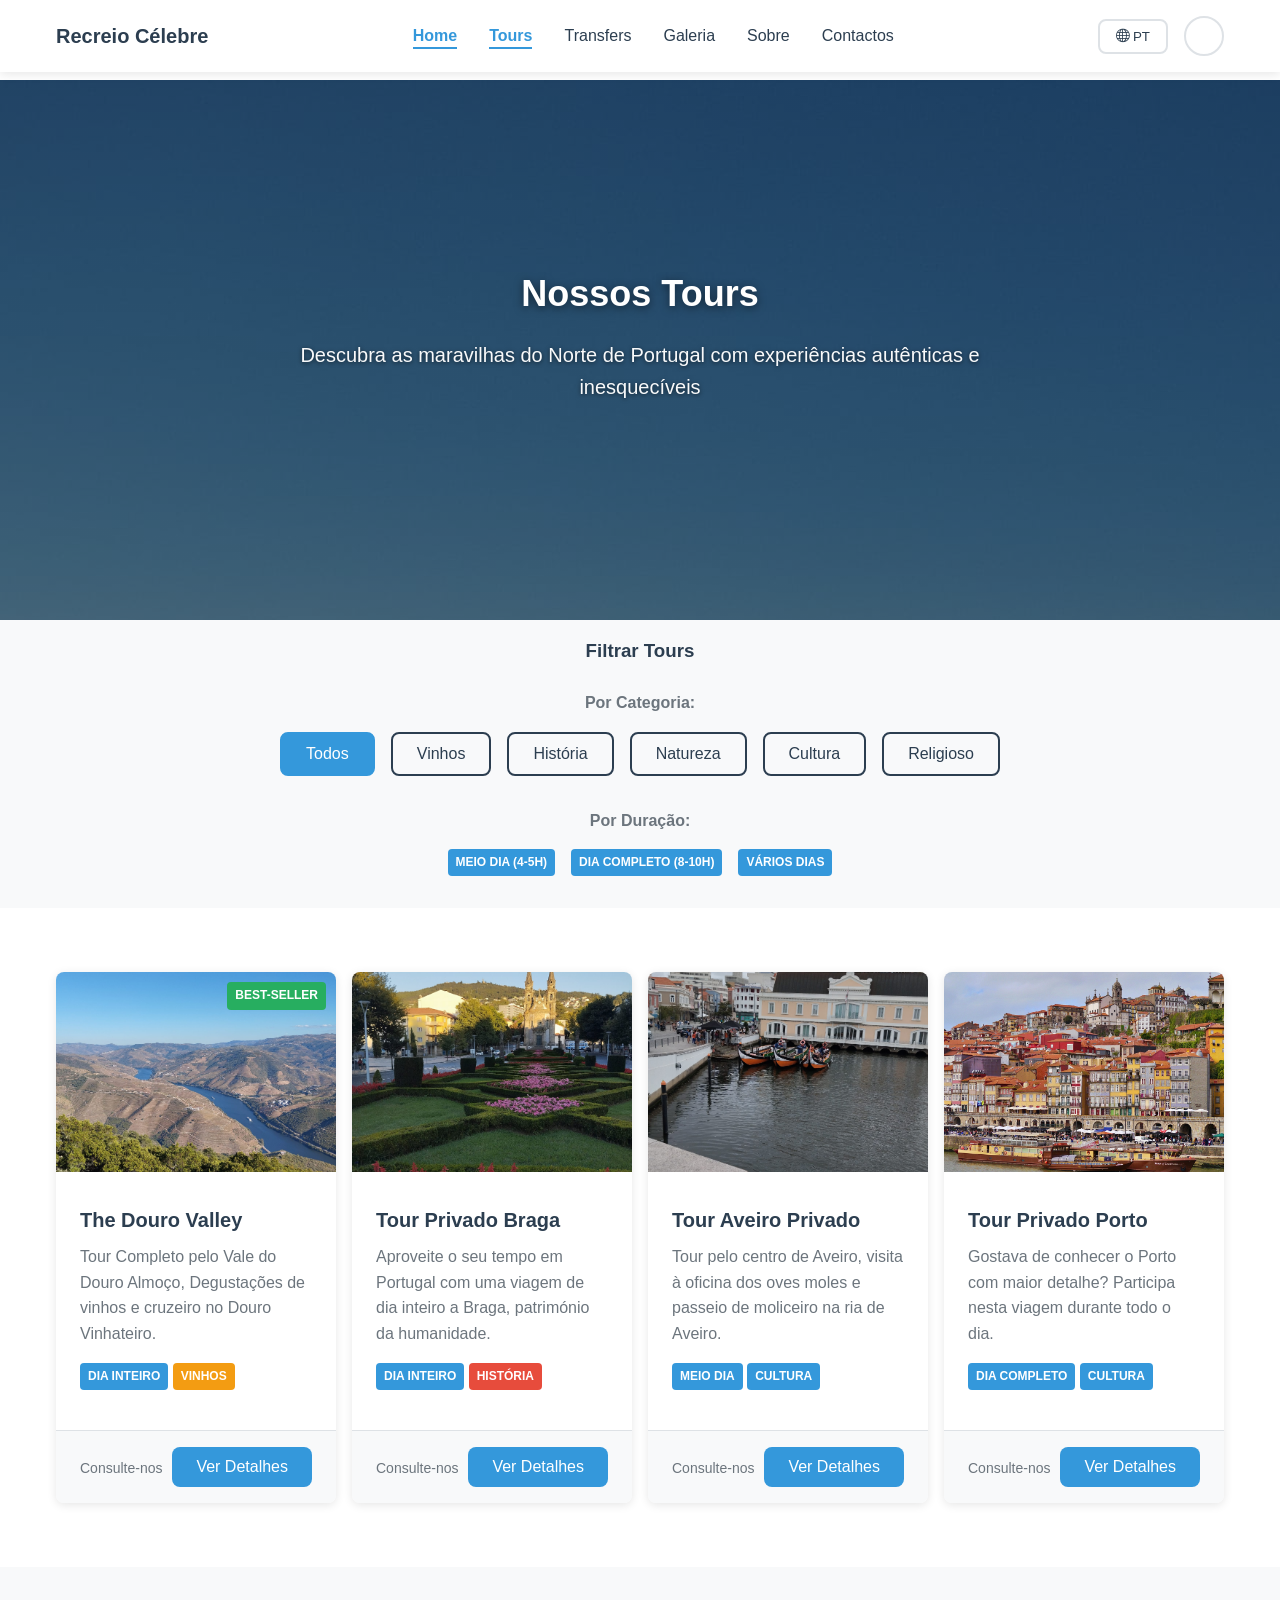
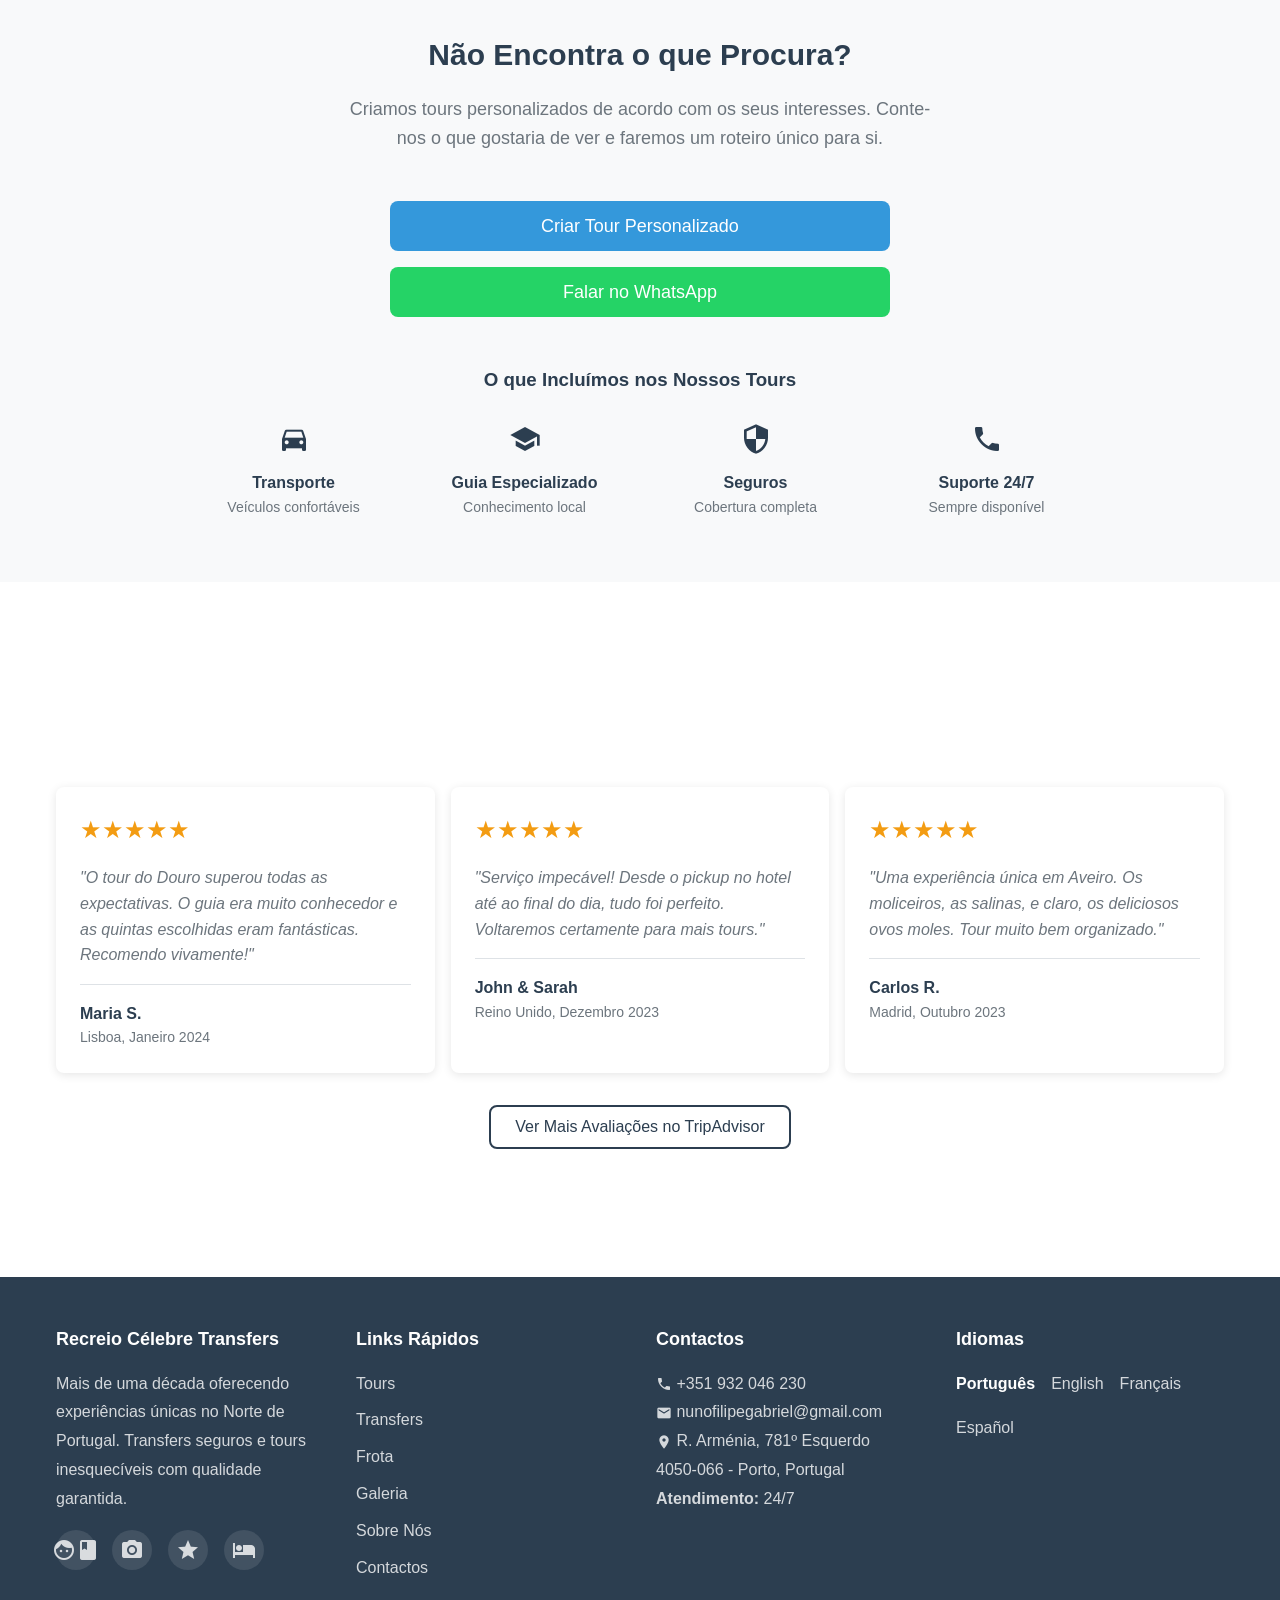
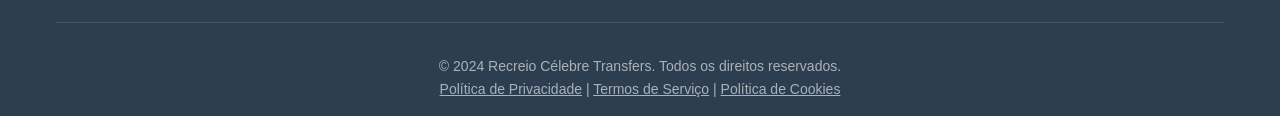
==== commit c48445ba: "update 3" ====
--- a/tours/index.html
+++ b/tours/index.html
@@ -25,7 +25,7 @@
                 
                 <ul class="nav-menu">
                     <li><a href="../">Home</a></li>
-                    <li><a href="./" class="active">Tours</a></li>
+                    <li><a href="./">Tours</a></li>
                     <li><a href="../transfers/">Transfers</a></li>
                     <li><a href="../portfolio.html">Galeria</a></li>
                     <li><a href="../about.html">Sobre</a></li>
--- a/css/styles.css
+++ b/css/styles.css
@@ -51,6 +51,12 @@
 
 /* ===== MODO DARK ===== */
 [data-theme="dark"] {
+    --primary-color: #ffffff;
+    --secondary-color: #3498db;
+    --accent-color: #e74c3c;
+    --success-color: #27ae60;
+    --warning-color: #f39c12;
+    
     --bg-primary: #1a1a1a;
     --bg-secondary: #2d2d2d;
     --bg-card: #333333;
@@ -218,6 +224,15 @@
 }
 
 .nav-menu a:hover::after {
+    width: 100%;
+}
+
+.nav-menu a.active {
+    color: var(--secondary-color);
+    font-weight: 600;
+}
+
+.nav-menu a.active::after {
     width: 100%;
 }
 
@@ -358,13 +373,13 @@
 
 .btn-secondary {
     background-color: transparent;
-    color: #ffffff;
-    border: 2px solid #ffffff;
+    color: var(--text-primary);
+    border: 2px solid var(--text-primary);
 }
 
 .btn-secondary:hover {
-    background-color: #ffffff;
-    color: var(--primary-color);
+    background-color: var(--text-primary);
+    color: var(--bg-primary);
 }
 
 /* Botão secundário no modo dark */
@@ -768,6 +783,37 @@
 /* Ajustes para modo dark */
 [data-theme="dark"] .text-primary {
     color: #ffffff;
+}
+
+/* Garantir que elementos com --primary-color sejam brancos no modo dark */
+[data-theme="dark"] [style*="color: var(--primary-color)"],
+[data-theme="dark"] .card-title,
+[data-theme="dark"] .section-title {
+    color: #ffffff !important;
+}
+
+/* Botões de filtro - modo light */
+.filter-btn {
+    color: var(--text-primary) !important;
+    border-color: var(--text-primary) !important;
+}
+
+.filter-btn.active {
+    background-color: var(--secondary-color) !important;
+    color: white !important;
+    border-color: var(--secondary-color) !important;
+}
+
+/* Botões de filtro - modo dark */
+[data-theme="dark"] .filter-btn {
+    color: #ffffff !important;
+    border-color: #ffffff !important;
+}
+
+[data-theme="dark"] .filter-btn.active {
+    background-color: var(--secondary-color) !important;
+    color: white !important;
+    border-color: var(--secondary-color) !important;
 }
 
 /* ===== BOTÕES ESPECIAIS DE CONTACTO ===== */
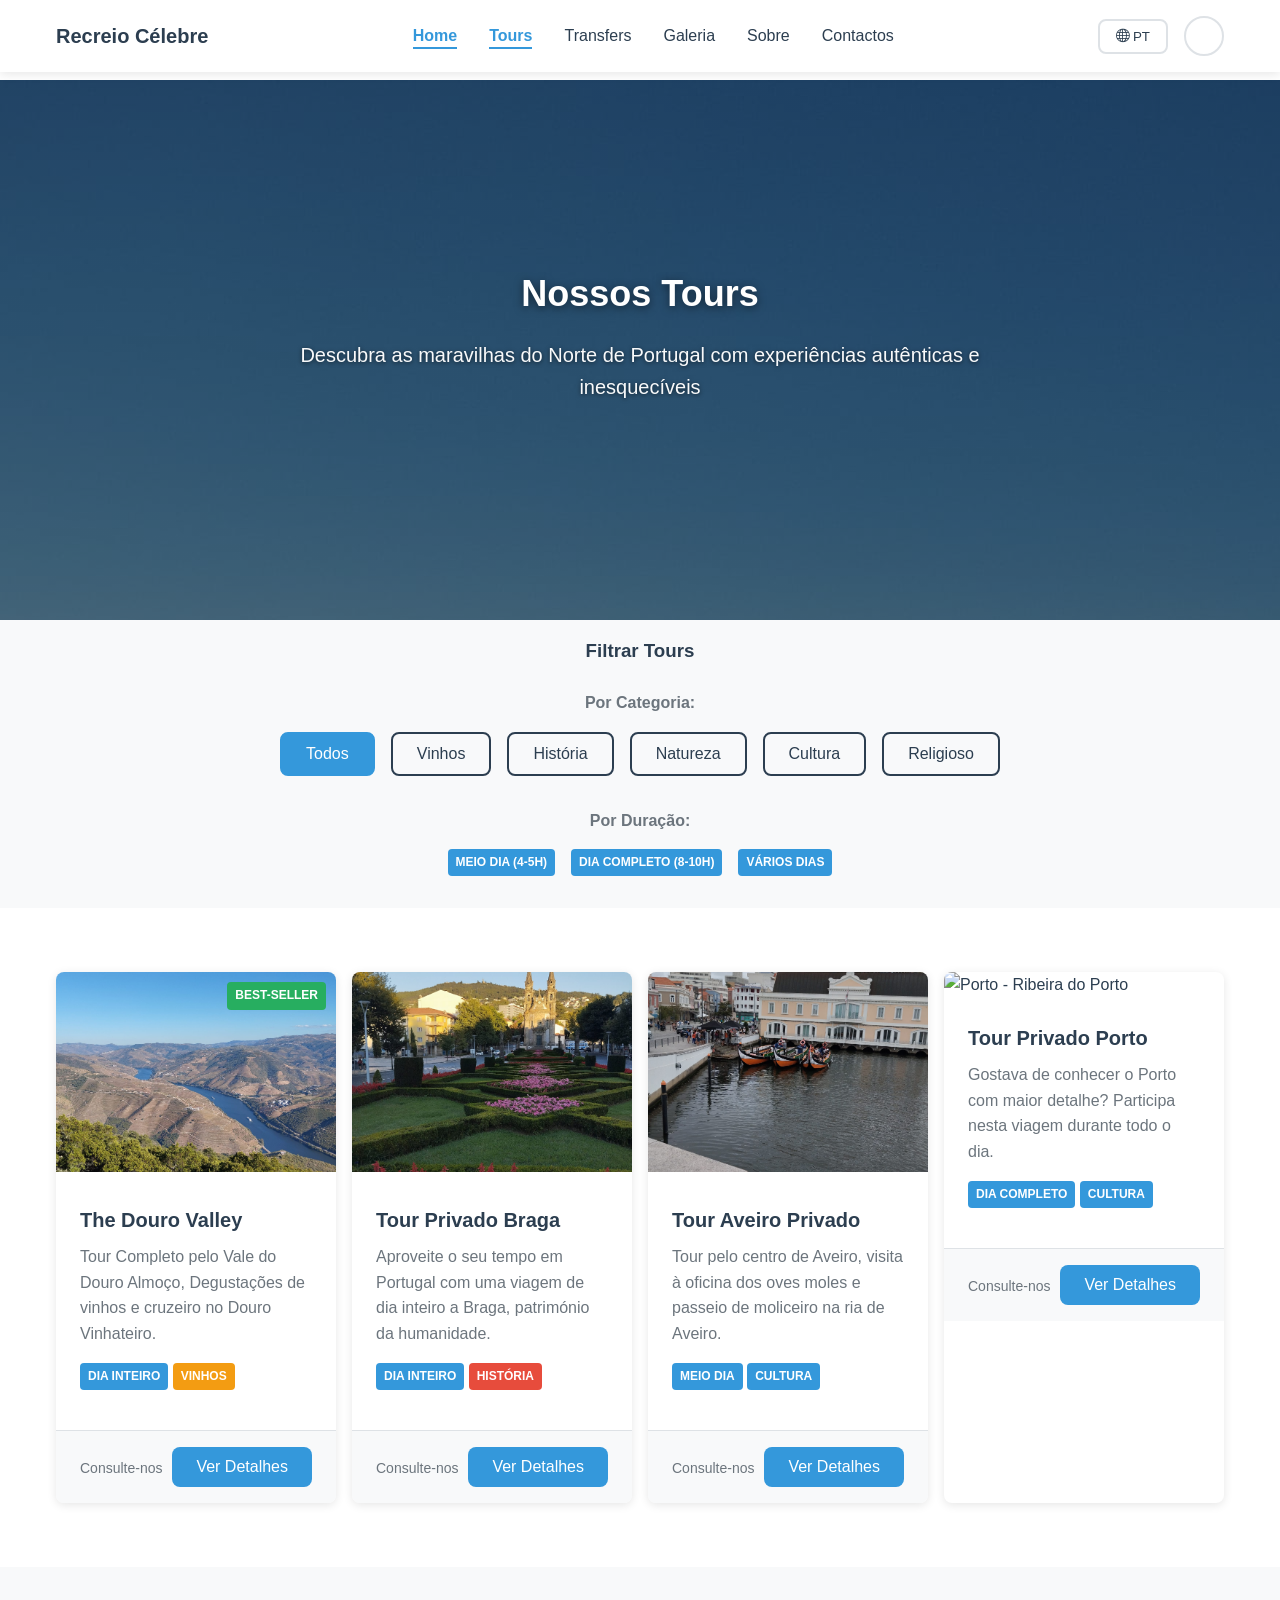
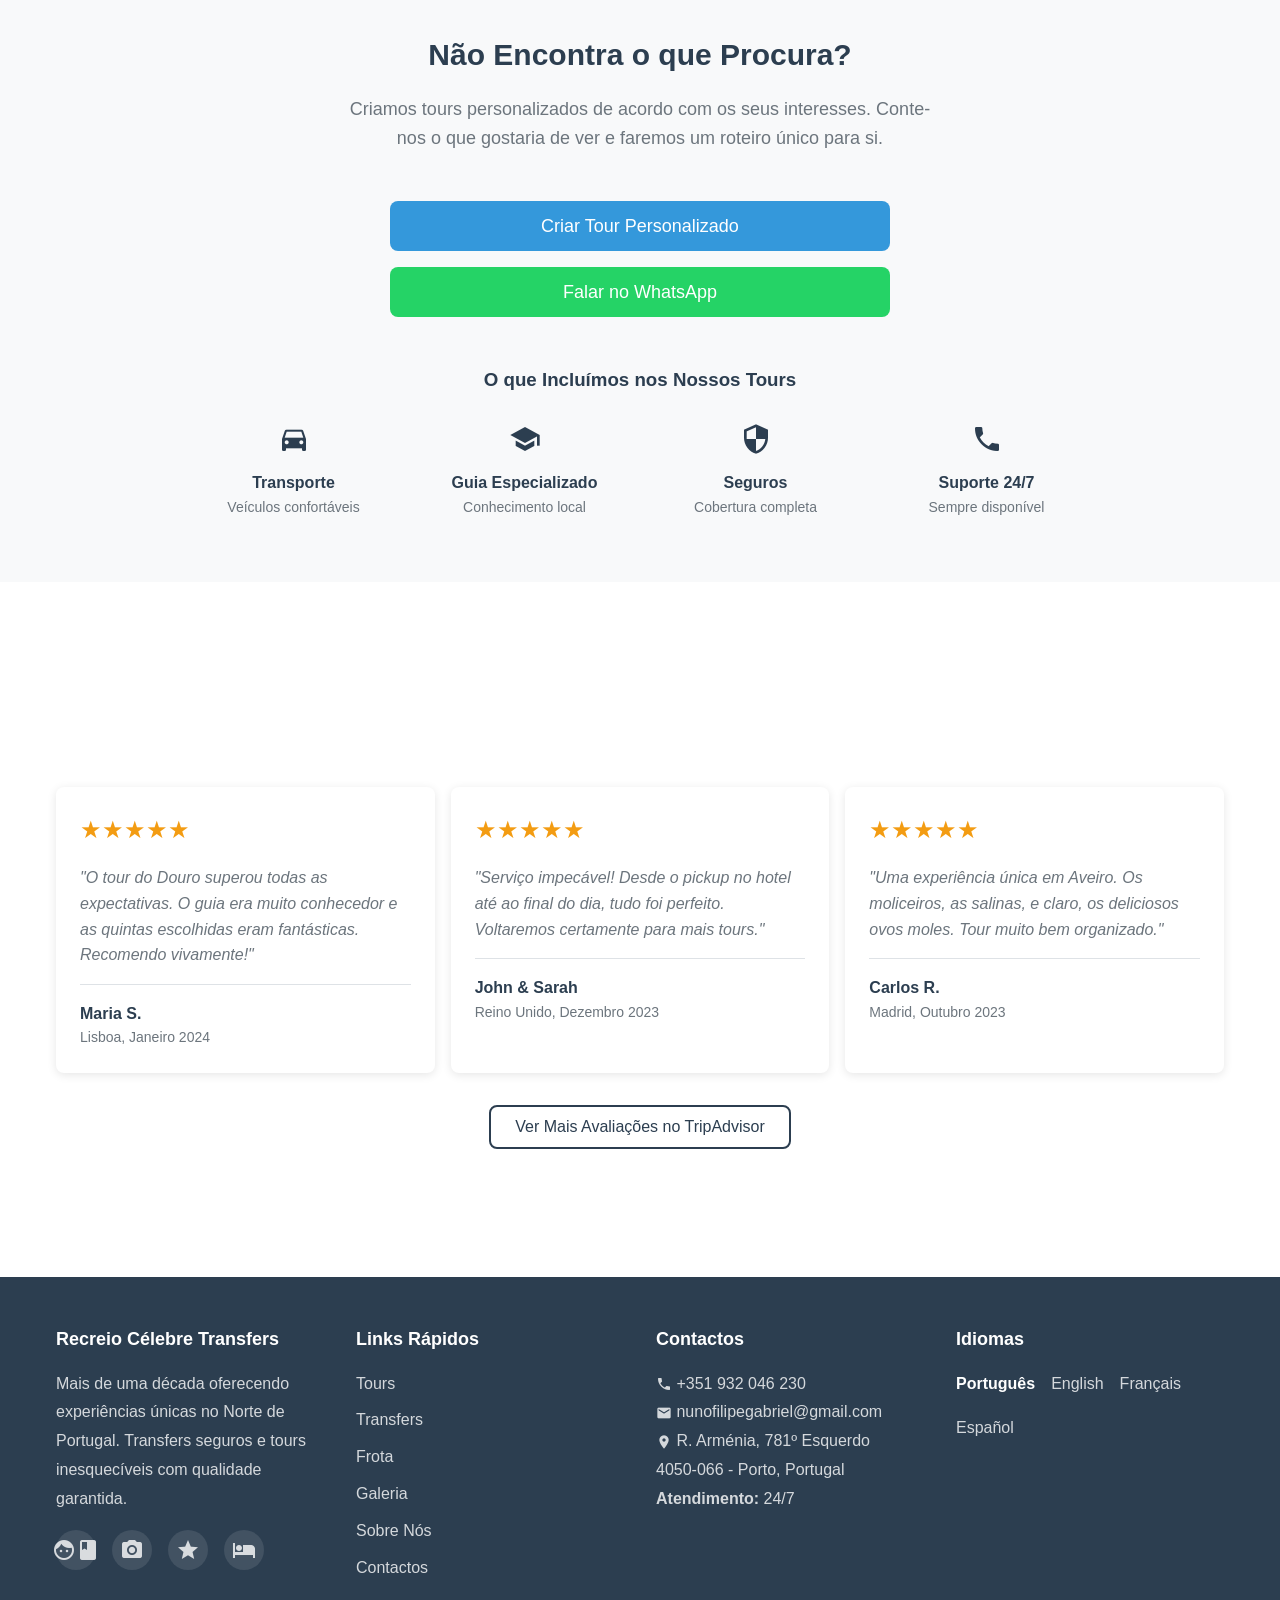
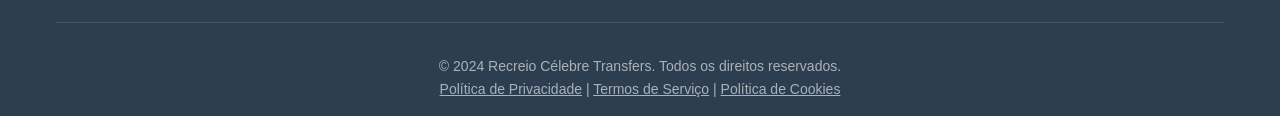
==== commit 17fa4053: "update 6" ====
--- a/tours/index.html
+++ b/tours/index.html
@@ -205,7 +205,7 @@
                     <!-- Tour 4: Tour Privado Porto -->
                     <article class="card filterable-item fade-in" data-categories="culture,history">
                         <div style="position: relative;">
-                            <img src="/images/Porto/porto-01.jpg" 
+                            <img src="images/Porto/porto-01.jpg" 
                                  alt="Porto - Ribeira do Porto" class="card-image">
                         </div>
                         <div class="card-content">
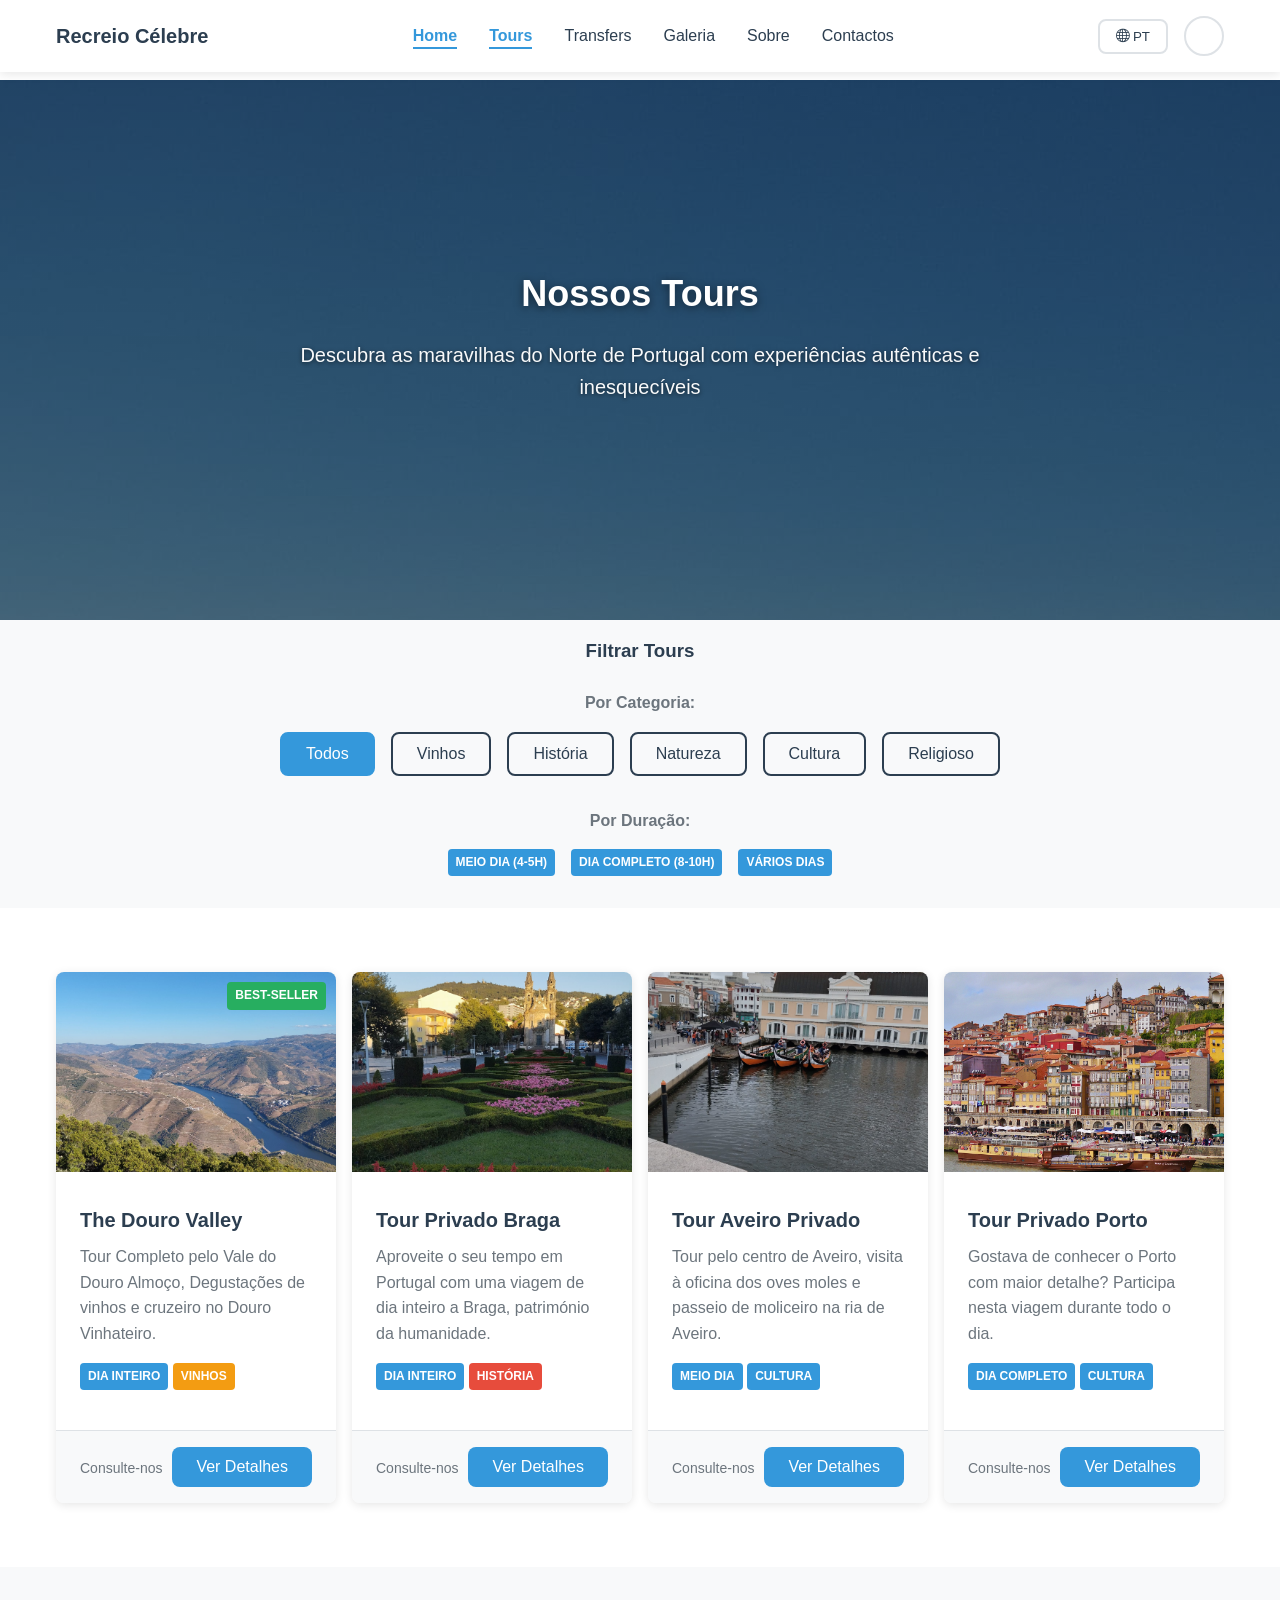
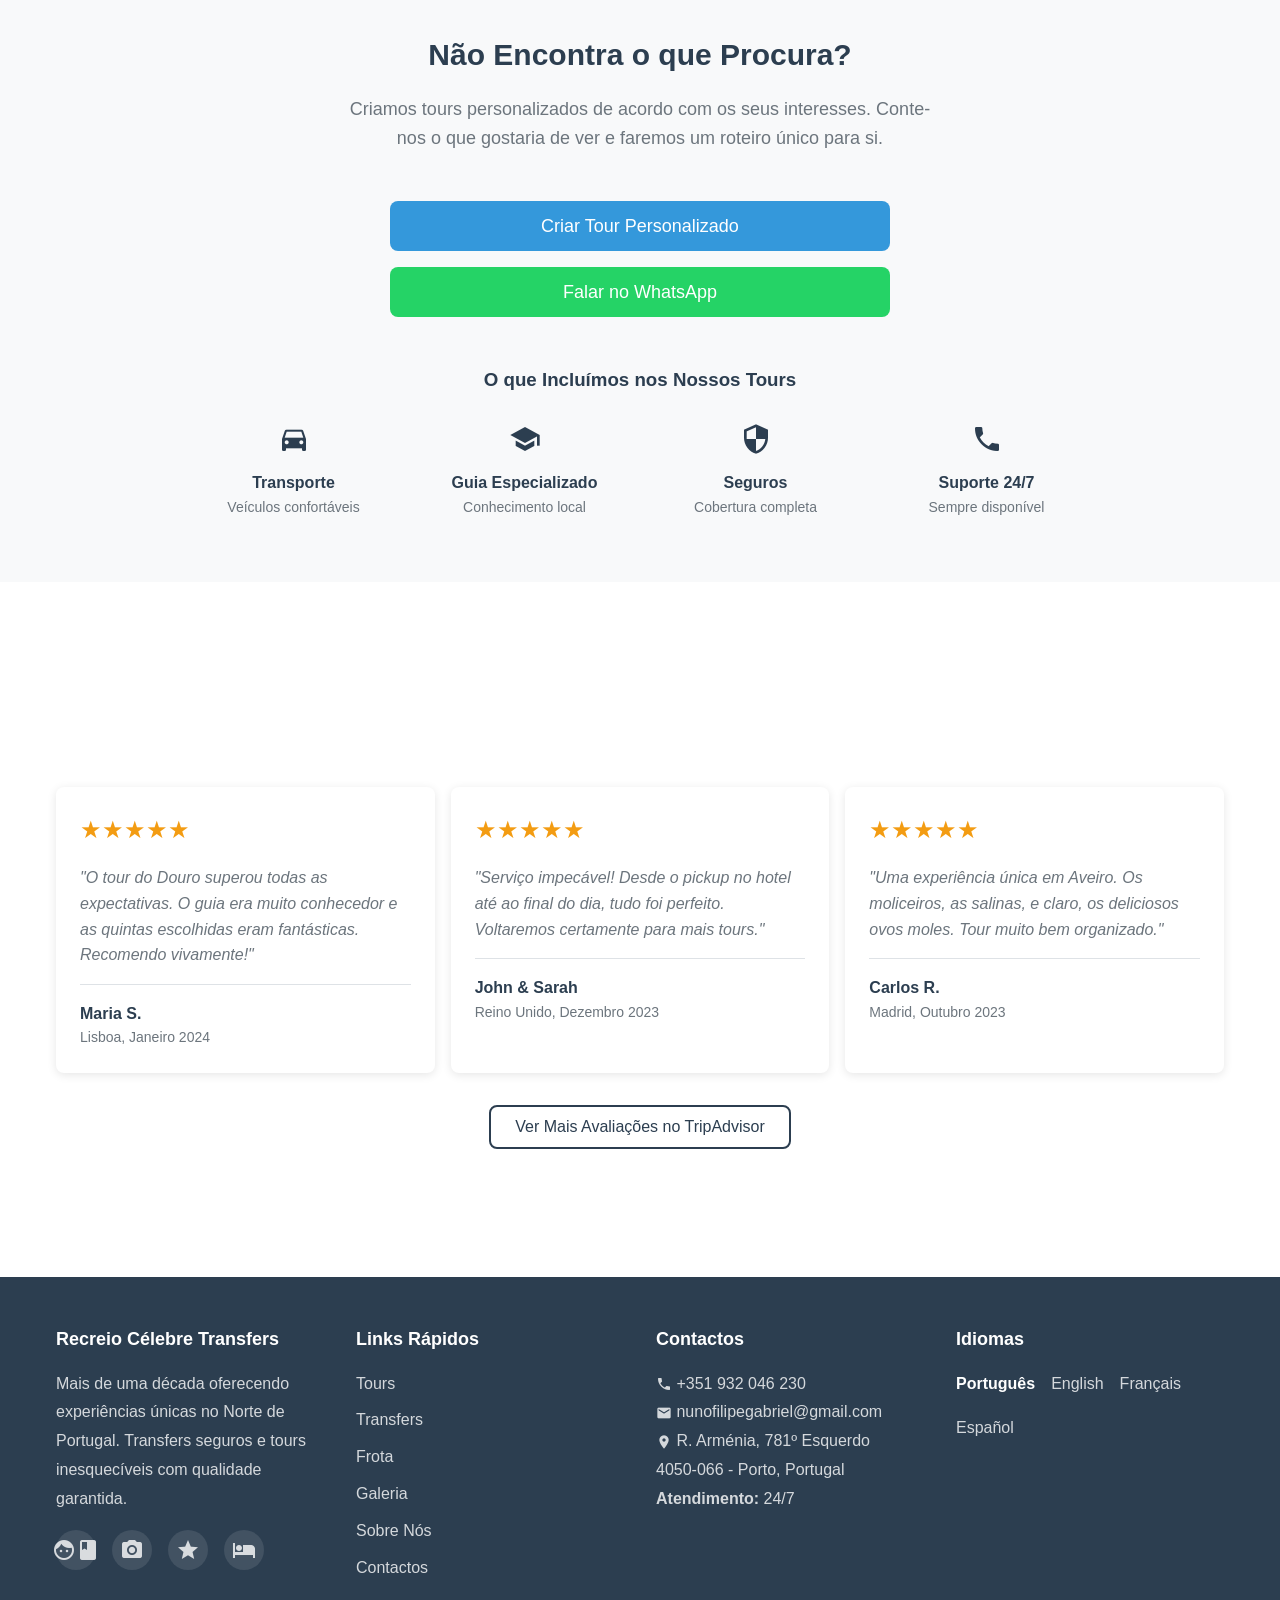
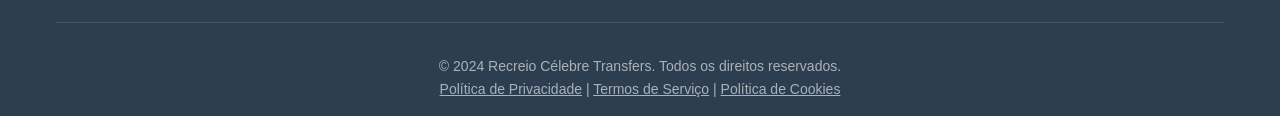
==== commit 325e51fa: "update 7" ====
--- a/tours/index.html
+++ b/tours/index.html
@@ -205,7 +205,7 @@
                     <!-- Tour 4: Tour Privado Porto -->
                     <article class="card filterable-item fade-in" data-categories="culture,history">
                         <div style="position: relative;">
-                            <img src="images/Porto/porto-01.jpg" 
+                            <img src="../images/Porto/porto-01.jpg" 
                                  alt="Porto - Ribeira do Porto" class="card-image">
                         </div>
                         <div class="card-content">
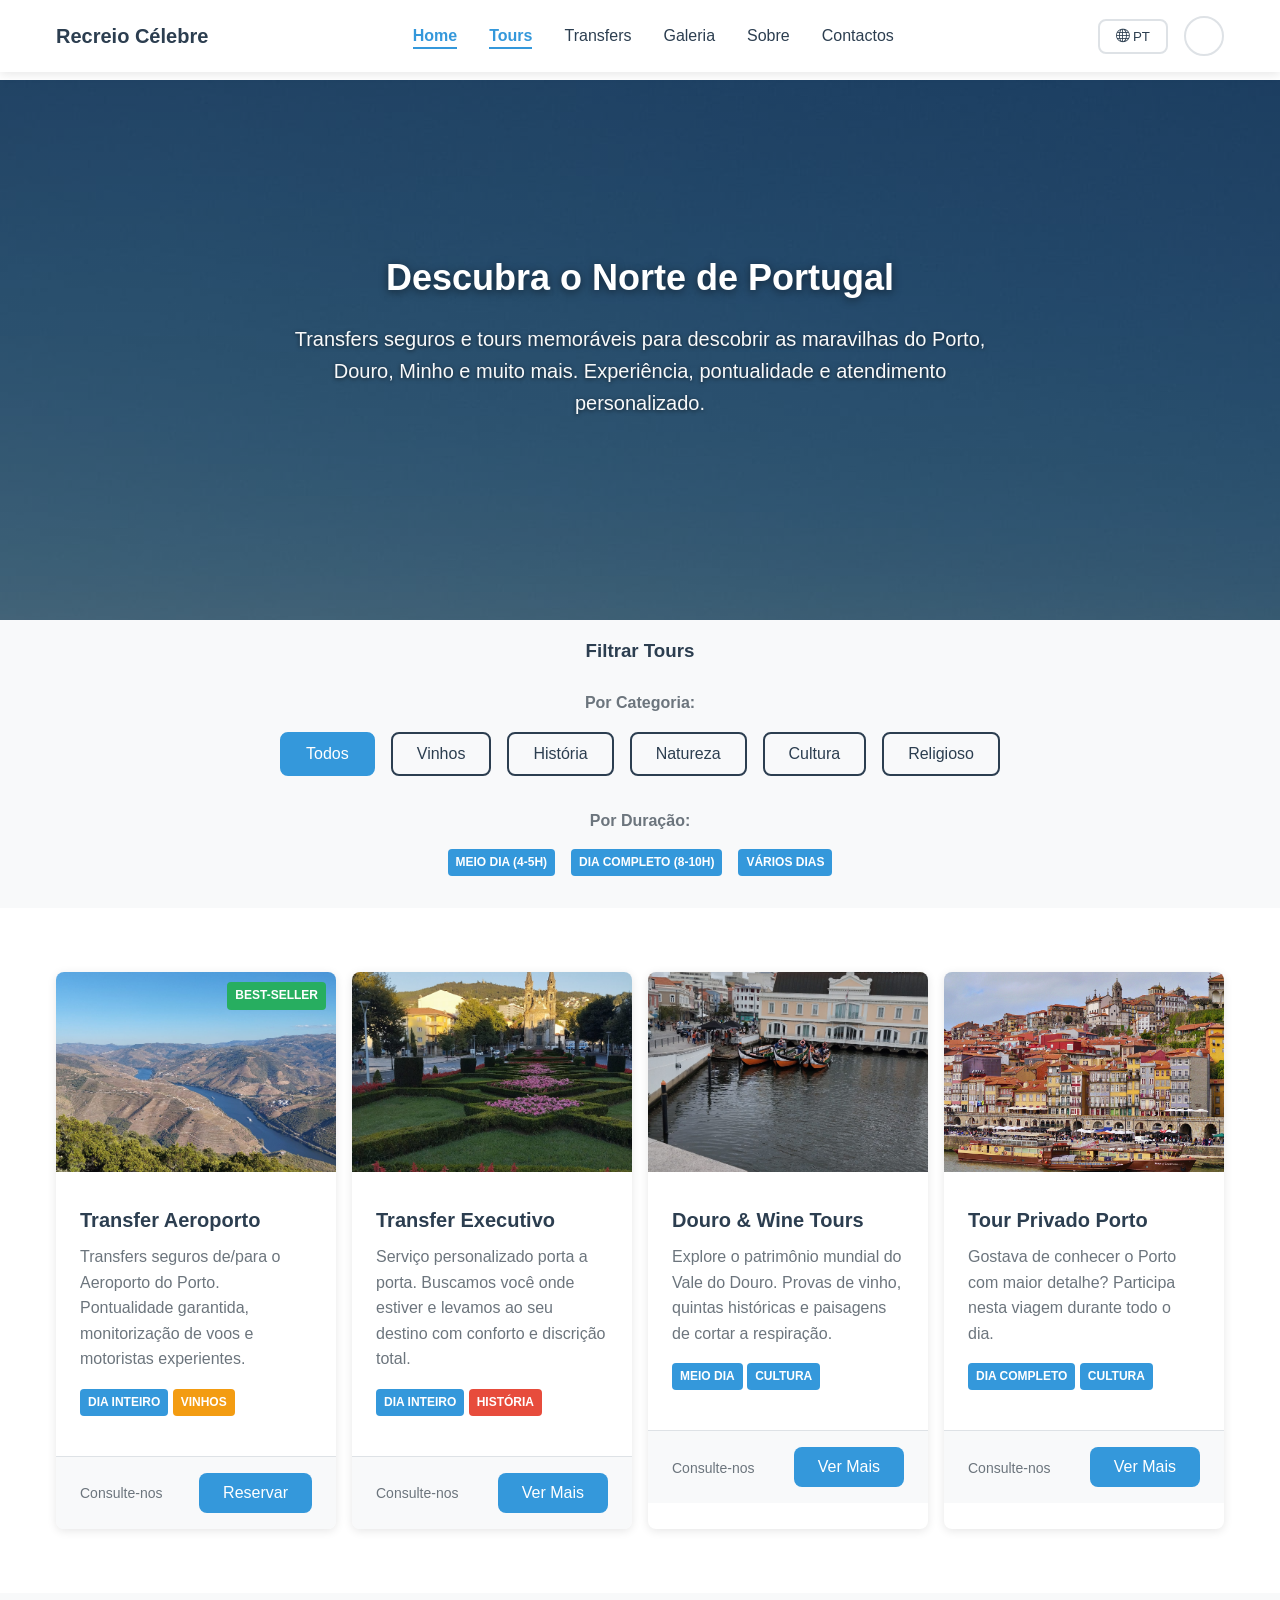
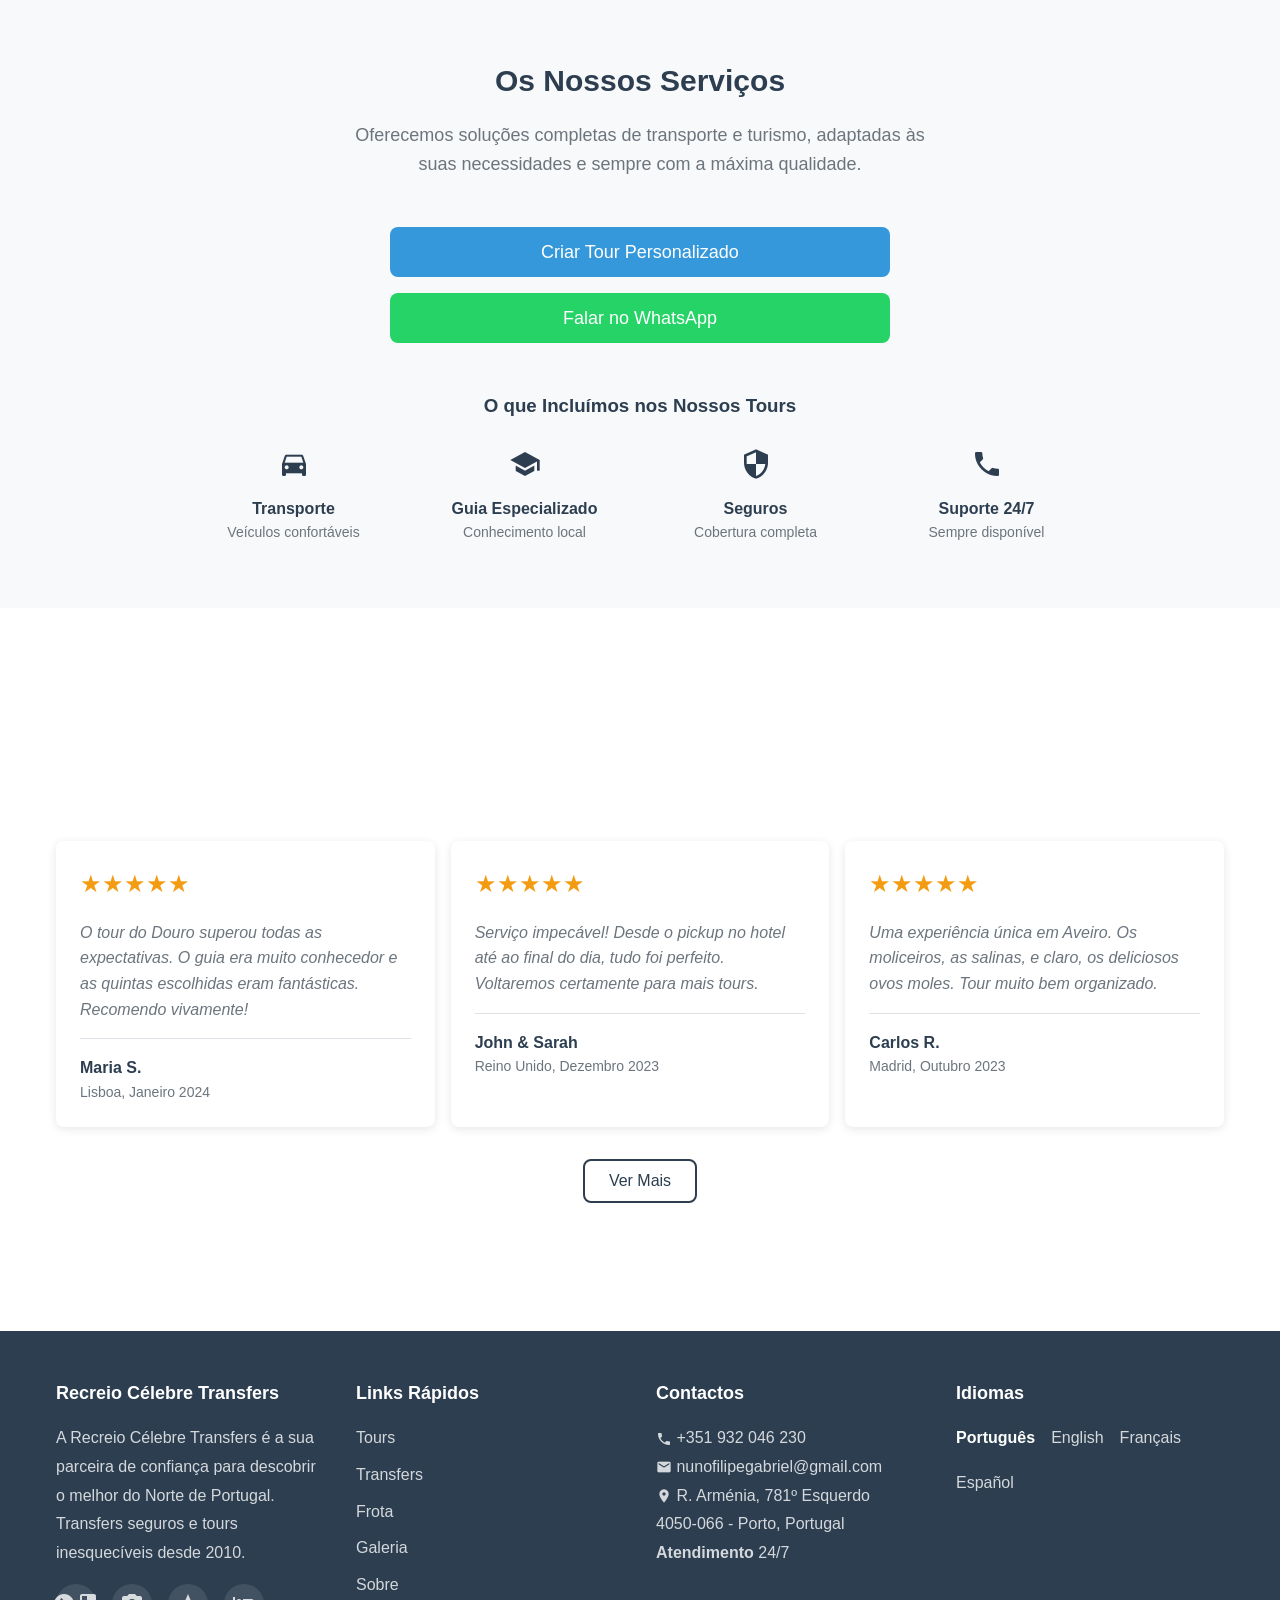
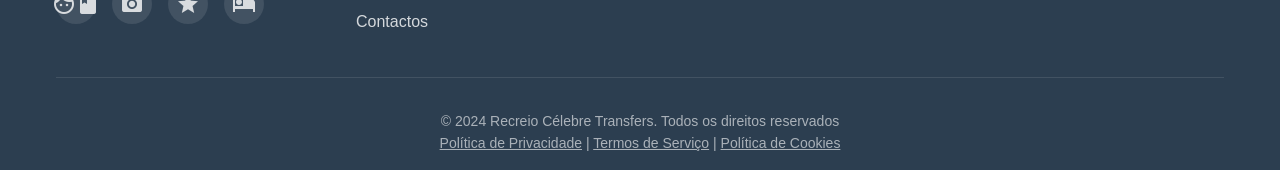
==== commit 55194220: "update 8" ====
--- a/tours/index.html
+++ b/tours/index.html
@@ -10,8 +10,12 @@
     <link rel="icon" type="image/svg+xml" href="data:image/svg+xml,<svg xmlns='http://www.w3.org/2000/svg' viewBox='0 0 24 24' fill='%232c3e50'><path d='M18 16h2v-3c0-1.1-.9-2-2-2h-6.5l1.5-3H18v2l3-3-3-3v2h-6c-.8 0-1.5.4-1.9 1.1L8.1 10H5c-1.1 0-2 .9-2 2v4h2c0 1.1.9 2 2 2s2-.9 2-2h8c0 1.1.9 2 2 2s2-.9 2-2zM7 16c-.6 0-1 .4-1 1s.4 1 1 1 1-.4 1-1-.4-1-1-1zm12 0c-.6 0-1 .4-1 1s.4 1 1 1 1-.4 1-1-.4-1-1-1z'/></svg>">
     
     <link rel="stylesheet" href="../css/styles.css">
+    <link rel="stylesheet" href="../css/footer-dark.css">
     <link rel="stylesheet" href="https://cdn.jsdelivr.net/npm/bootstrap-icons@1.11.2/font/bootstrap-icons.css">
     <link href="https://fonts.googleapis.com/icon?family=Material+Icons" rel="stylesheet">
+    
+    <!-- ===== SISTEMA DE TRADUÇÕES ===== -->
+    <script src="../js/translations.js"></script>
 </head>
 
 <body>
@@ -24,12 +28,12 @@
                 </a>
                 
                 <ul class="nav-menu">
-                    <li><a href="../">Home</a></li>
-                    <li><a href="./">Tours</a></li>
-                    <li><a href="../transfers/">Transfers</a></li>
-                    <li><a href="../portfolio.html">Galeria</a></li>
-                    <li><a href="../about.html">Sobre</a></li>
-                    <li><a href="../contact.html">Contactos</a></li>
+                    <li><a href="../" data-i18n="nav.home">Home</a></li>
+                    <li><a href="./" data-i18n="nav.tours">Tours</a></li>
+                    <li><a href="../transfers/" data-i18n="nav.transfers">Transfers</a></li>
+                    <li><a href="../portfolio.html" data-i18n="nav.gallery">Galeria</a></li>
+                    <li><a href="../about.html" data-i18n="nav.about">Sobre</a></li>
+                    <li><a href="../contact.html" data-i18n="nav.contact">Contactos</a></li>
                 </ul>
                 
                 <div class="nav-controls">
@@ -65,8 +69,8 @@
         <!-- ===== HERO DA PÁGINA DE TOURS ===== -->
         <section class="hero" style="height: 60vh; min-height: 400px; background: linear-gradient(rgba(0, 0, 0, 0.5), rgba(0, 0, 0, 0.5)), url('../images/Douro/douro-03.jpeg');">
             <div class="hero-content fade-in">
-                <h1 class="hero-title">Nossos Tours</h1>
-                <p class="hero-subtitle">
+                <h1 class="hero-title" data-i18n="tours.heroTitle">Nossos Tours</h1>
+                <p class="hero-subtitle" data-i18n="tours.heroSubtitle">
                     Descubra as maravilhas do Norte de Portugal com experiências autênticas e inesquecíveis
                 </p>
             </div>
@@ -76,28 +80,28 @@
         <section class="section py-2" style="background-color: var(--bg-secondary);">
             <div class="container">
                 <div class="filter-container text-center fade-in">
-                    <h3 style="margin-bottom: 1.5rem;">Filtrar Tours</h3>
+                    <h3 style="margin-bottom: 1.5rem;" data-i18n="tours.filterTours">Filtrar Tours</h3>
                     
                     <!-- Filtros por categoria -->
                     <div style="margin-bottom: 2rem;">
-                        <h4 style="margin-bottom: 1rem; font-size: 1rem; color: var(--text-secondary);">Por Categoria:</h4>
+                        <h4 style="margin-bottom: 1rem; font-size: 1rem; color: var(--text-secondary);" data-i18n="tours.byCategory">Por Categoria:</h4>
                         <div style="display: flex; justify-content: center; gap: 1rem; flex-wrap: wrap;">
-                            <button class="filter-btn btn btn-secondary active" data-filter="all">
+                            <button class="filter-btn btn btn-secondary active" data-filter="all" data-i18n="tours.filterAll">
                                 Todos
                             </button>
-                            <button class="filter-btn btn btn-secondary" data-filter="wine">
+                            <button class="filter-btn btn btn-secondary" data-filter="wine" data-i18n="tours.filterWines">
                                 Vinhos
                             </button>
-                            <button class="filter-btn btn btn-secondary" data-filter="history">
+                            <button class="filter-btn btn btn-secondary" data-filter="history" data-i18n="tours.filterHistory">
                                 História
                             </button>
-                            <button class="filter-btn btn btn-secondary" data-filter="nature">
+                            <button class="filter-btn btn btn-secondary" data-filter="nature" data-i18n="tours.filterNature">
                                 Natureza
                             </button>
-                            <button class="filter-btn btn btn-secondary" data-filter="culture">
+                            <button class="filter-btn btn btn-secondary" data-filter="culture" data-i18n="tours.filterCulture">
                                 Cultura
                             </button>
-                            <button class="filter-btn btn btn-secondary" data-filter="religious">
+                            <button class="filter-btn btn btn-secondary" data-filter="religious" data-i18n="tours.filterReligious">
                                 Religioso
                             </button>
                         </div>
@@ -105,11 +109,11 @@
                     
                     <!-- Filtros por duração -->
                     <div style="margin-bottom: 1rem;">
-                        <h4 style="margin-bottom: 1rem; font-size: 1rem; color: var(--text-secondary);">Por Duração:</h4>
+                        <h4 style="margin-bottom: 1rem; font-size: 1rem; color: var(--text-secondary);" data-i18n="tours.byDuration">Por Duração:</h4>
                         <div style="display: flex; justify-content: center; gap: 1rem; flex-wrap: wrap;">
-                            <span class="badge">Meio dia (4-5h)</span>
-                            <span class="badge">Dia completo (8-10h)</span>
-                            <span class="badge">Vários dias</span>
+                            <span class="badge" data-i18n="tours.halfDayFilter">Meio dia (4-5h)</span>
+                            <span class="badge" data-i18n="tours.fullDayFilter">Dia completo (8-10h)</span>
+                            <span class="badge" data-i18n="tours.multiDayFilter">Vários dias</span>
                         </div>
                     </div>
                 </div>
@@ -126,26 +130,26 @@
                         <div style="position: relative;">
                             <img src="../images/Douro/douro-01.jpeg" 
                                  alt="Vale do Douro - Paisagem dos vinhedos" class="card-image">
-                            <div class="badge badge-success" style="position: absolute; top: 10px; right: 10px;">
+                            <div class="badge badge-success" style="position: absolute; top: 10px; right: 10px;" data-i18n="tours.bestSeller">
                                 Best-Seller
                             </div>
                         </div>
                         <div class="card-content">
-                            <h3 class="card-title">The Douro Valley</h3>
-                            <p class="card-text">
+                            <h3 class="card-title" data-i18n="tours.douroValleyTitle">The Douro Valley</h3>
+                            <p class="card-text" data-i18n="tours.douroValleyDesc">
                                 Tour Completo pelo Vale do Douro Almoço, Degustações de vinhos e cruzeiro no Douro Vinhateiro.
                             </p>
                             <div style="margin: 1rem 0;">
-                                <span class="badge">Dia Inteiro</span>
-                                <span class="badge" style="background-color: var(--warning-color);">Vinhos</span>
+                                <span class="badge" data-i18n="tours.fullDay">Dia Inteiro</span>
+                                <span class="badge" style="background-color: var(--warning-color);" data-i18n="tours.filterWines">Vinhos</span>
                             </div>
                         </div>
                         <div class="card-footer">
                             <div class="flex-between">
                                 <div>
-                                    <span style="font-size: 0.875rem; color: var(--text-secondary);">Consulte-nos</span>
-                                </div>
-                                <a href="douro-valley.html" class="btn btn-primary">Ver Detalhes</a>
+                                    <span style="font-size: 0.875rem; color: var(--text-secondary);" data-i18n="tours.consultUs">Consulte-nos</span>
+                                </div>
+                                <a href="douro-valley.html" class="btn btn-primary" data-i18n="tours.viewDetails">Ver Detalhes</a>
                             </div>
                         </div>
                     </article>
@@ -157,21 +161,21 @@
                                  alt="Braga - Santuário Bom Jesus" class="card-image">
                         </div>
                         <div class="card-content">
-                            <h3 class="card-title">Tour Privado Braga</h3>
-                            <p class="card-text">
+                            <h3 class="card-title" data-i18n="tours.bragaTourTitle">Tour Privado Braga</h3>
+                            <p class="card-text" data-i18n="tours.bragaTourDesc">
                                 Aproveite o seu tempo em Portugal com uma viagem de dia inteiro a Braga, património da humanidade.
                             </p>
                             <div style="margin: 1rem 0;">
-                                <span class="badge">Dia Inteiro</span>
-                                <span class="badge" style="background-color: var(--accent-color);">História</span>
+                                <span class="badge" data-i18n="tours.fullDay">Dia Inteiro</span>
+                                <span class="badge" style="background-color: var(--accent-color);" data-i18n="tours.filterHistory">História</span>
                             </div>
                         </div>
                         <div class="card-footer">
                             <div class="flex-between">
                                 <div>
-                                    <span style="font-size: 0.875rem; color: var(--text-secondary);">Consulte-nos</span>
-                                </div>
-                                <a href="#" class="btn btn-primary">Ver Detalhes</a>
+                                    <span style="font-size: 0.875rem; color: var(--text-secondary);" data-i18n="tours.consultUs">Consulte-nos</span>
+                                </div>
+                                <a href="#" class="btn btn-primary" data-i18n="tours.viewDetails">Ver Detalhes</a>
                             </div>
                         </div>
                     </article>
@@ -183,21 +187,21 @@
                                  alt="Aveiro - Moliceiros nos canais" class="card-image">
                         </div>
                         <div class="card-content">
-                            <h3 class="card-title">Tour Aveiro Privado</h3>
-                            <p class="card-text">
+                            <h3 class="card-title" data-i18n="tours.aveiroTourTitle">Tour Aveiro Privado</h3>
+                            <p class="card-text" data-i18n="tours.aveiroTourDesc">
                                 Tour pelo centro de Aveiro, visita à oficina dos oves moles e passeio de moliceiro na ria de Aveiro.
                             </p>
                             <div style="margin: 1rem 0;">
-                                <span class="badge">Meio Dia</span>
-                                <span class="badge" style="background-color: var(--secondary-color);">Cultura</span>
+                                <span class="badge" data-i18n="tours.halfDay">Meio Dia</span>
+                                <span class="badge" style="background-color: var(--secondary-color);" data-i18n="tours.filterCulture">Cultura</span>
                             </div>
                         </div>
                         <div class="card-footer">
                             <div class="flex-between">
                                 <div>
-                                    <span style="font-size: 0.875rem; color: var(--text-secondary);">Consulte-nos</span>
-                                </div>
-                                <a href="#" class="btn btn-primary">Ver Detalhes</a>
+                                    <span style="font-size: 0.875rem; color: var(--text-secondary);" data-i18n="tours.consultUs">Consulte-nos</span>
+                                </div>
+                                <a href="#" class="btn btn-primary" data-i18n="tours.viewDetails">Ver Detalhes</a>
                             </div>
                         </div>
                     </article>
@@ -209,21 +213,21 @@
                                  alt="Porto - Ribeira do Porto" class="card-image">
                         </div>
                         <div class="card-content">
-                            <h3 class="card-title">Tour Privado Porto</h3>
-                            <p class="card-text">
+                            <h3 class="card-title" data-i18n="tours.portoTourTitle">Tour Privado Porto</h3>
+                            <p class="card-text" data-i18n="tours.portoTourDesc">
                                 Gostava de conhecer o Porto com maior detalhe? Participa nesta viagem durante todo o dia.
                             </p>
                             <div style="margin: 1rem 0;">
-                                <span class="badge">Dia Completo</span>
-                                <span class="badge" style="background-color: var(--secondary-color);">Cultura</span>
+                                <span class="badge" data-i18n="tours.fullDayComplete">Dia Completo</span>
+                                <span class="badge" style="background-color: var(--secondary-color);" data-i18n="tours.filterCulture">Cultura</span>
                             </div>
                         </div>
                         <div class="card-footer">
                             <div class="flex-between">
                                 <div>
-                                    <span style="font-size: 0.875rem; color: var(--text-secondary);">Consulte-nos</span>
-                                </div>
-                                <a href="#" class="btn btn-primary">Ver Detalhes</a>
+                                    <span style="font-size: 0.875rem; color: var(--text-secondary);" data-i18n="tours.consultUs">Consulte-nos</span>
+                                </div>
+                                <a href="#" class="btn btn-primary" data-i18n="tours.viewDetails">Ver Detalhes</a>
                             </div>
                         </div>
                     </article>
@@ -235,20 +239,20 @@
         <section class="section" style="background-color: var(--bg-secondary);">
             <div class="container text-center">
                 <div class="fade-in">
-                    <h2 class="section-title">Não Encontra o que Procura?</h2>
-                    <p class="section-subtitle">
+                    <h2 class="section-title" data-i18n="tours.notFindingTitle">Não Encontra o que Procura?</h2>
+                    <p class="section-subtitle" data-i18n="tours.notFindingDesc">
                         Criamos tours personalizados de acordo com os seus interesses. 
                         Conte-nos o que gostaria de ver e faremos um roteiro único para si.
                     </p>
                     
                     <div style="max-width: 500px; margin: 2rem auto;">
                         <div class="grid grid-2" style="gap: 1rem;">
-                            <a href="../contact.html" class="btn btn-primary btn-lg">
+                            <a href="../contact.html" class="btn btn-primary btn-lg" data-i18n="tours.createCustomTour">
                                 Criar Tour Personalizado
                             </a>
                             <a href="#" class="whatsapp-btn btn btn-accent btn-lg" 
-                               data-phone="351123456789" 
-                               data-message="Olá! Gostaria de criar um tour personalizado.">
+                               data-phone="351932046230" 
+                               data-message="Olá! Gostaria de criar um tour personalizado." data-i18n="tours.whatsappTalk">
                                 Falar no WhatsApp
                             </a>
                         </div>
@@ -256,35 +260,35 @@
                     
                     <!-- Informações adicionais -->
                     <div style="margin-top: 3rem;">
-                        <h3 style="margin-bottom: 1rem;">O que Incluímos nos Nossos Tours</h3>
+                        <h3 style="margin-bottom: 1rem;" data-i18n="tours.whatWeInclude">O que Incluímos nos Nossos Tours</h3>
                         <div style="display: flex; justify-content: space-between; max-width: 900px; margin: 0 auto; gap: 1.5rem; flex-wrap: wrap;">
                             <div class="text-center" style="flex: 1; min-width: 200px;">
                                 <div style="font-size: 2rem; margin-bottom: 0.5rem;">
                                     <span class="material-icons" style="font-size: 2rem; vertical-align: middle;">directions_car</span>
                                 </div>
-                                <strong>Transporte</strong>
-                                <p style="font-size: 0.875rem; color: var(--text-secondary);">Veículos confortáveis</p>
+                                <strong data-i18n="tours.transport">Transporte</strong>
+                                <p style="font-size: 0.875rem; color: var(--text-secondary);" data-i18n="tours.transportDesc">Veículos confortáveis</p>
                             </div>
                             <div class="text-center" style="flex: 1; min-width: 200px;">
                                 <div style="font-size: 2rem; margin-bottom: 0.5rem;">
                                     <span class="material-icons" style="font-size: 2rem; vertical-align: middle;">school</span>
                                 </div>
-                                <strong>Guia Especializado</strong>
-                                <p style="font-size: 0.875rem; color: var(--text-secondary);">Conhecimento local</p>
+                                <strong data-i18n="tours.specializedGuide">Guia Especializado</strong>
+                                <p style="font-size: 0.875rem; color: var(--text-secondary);" data-i18n="tours.specializedGuideDesc">Conhecimento local</p>
                             </div>
                             <div class="text-center" style="flex: 1; min-width: 200px;">
                                 <div style="font-size: 2rem; margin-bottom: 0.5rem;">
                                     <span class="material-icons" style="font-size: 2rem; vertical-align: middle;">security</span>
                                 </div>
-                                <strong>Seguros</strong>
-                                <p style="font-size: 0.875rem; color: var(--text-secondary);">Cobertura completa</p>
+                                <strong data-i18n="tours.insurance">Seguros</strong>
+                                <p style="font-size: 0.875rem; color: var(--text-secondary);" data-i18n="tours.insuranceDesc">Cobertura completa</p>
                             </div>
                             <div class="text-center" style="flex: 1; min-width: 200px;">
                                 <div style="font-size: 2rem; margin-bottom: 0.5rem;">
                                     <span class="material-icons" style="font-size: 2rem; vertical-align: middle;">phone</span>
                                 </div>
-                                <strong>Suporte 24/7</strong>
-                                <p style="font-size: 0.875rem; color: var(--text-secondary);">Sempre disponível</p>
+                                <strong data-i18n="tours.support247">Suporte 24/7</strong>
+                                <p style="font-size: 0.875rem; color: var(--text-secondary);" data-i18n="tours.support247Desc">Sempre disponível</p>
                             </div>
                         </div>
                     </div>
@@ -295,8 +299,8 @@
         <!-- ===== TESTEMUNHOS ===== -->
         <section class="section">
             <div class="container">
-                <h2 class="section-title fade-in">O que Dizem os Nossos Clientes</h2>
-                <p class="section-subtitle fade-in">
+                <h2 class="section-title fade-in" data-i18n="tours.clientTestimonials">O que Dizem os Nossos Clientes</h2>
+                <p class="section-subtitle fade-in" data-i18n="tours.clientTestimonialsDesc">
                     Experiências reais de quem já viveu momentos únicos connosco
                 </p>
                 
@@ -307,13 +311,13 @@
                             <div style="color: var(--warning-color); font-size: 1.5rem; margin-bottom: 1rem;">
                                 ★★★★★
                             </div>
-                            <p class="card-text" style="font-style: italic;">
+                            <p class="card-text" style="font-style: italic;" data-i18n="tours.testimonial1">
                                 "O tour do Douro superou todas as expectativas. O guia era muito conhecedor 
                                 e as quintas escolhidas eram fantásticas. Recomendo vivamente!"
                             </p>
                             <div style="margin-top: 1rem; padding-top: 1rem; border-top: 1px solid var(--border-color);">
-                                <strong>Maria S.</strong>
-                                <div style="font-size: 0.875rem; color: var(--text-secondary);">Lisboa, Janeiro 2024</div>
+                                <strong data-i18n="tours.testimonial1Author">Maria S.</strong>
+                                <div style="font-size: 0.875rem; color: var(--text-secondary);" data-i18n="tours.testimonial1Date">Lisboa, Janeiro 2024</div>
                             </div>
                         </div>
                     </div>
@@ -324,13 +328,13 @@
                             <div style="color: var(--warning-color); font-size: 1.5rem; margin-bottom: 1rem;">
                                 ★★★★★
                             </div>
-                            <p class="card-text" style="font-style: italic;">
+                            <p class="card-text" style="font-style: italic;" data-i18n="tours.testimonial2">
                                 "Serviço impecável! Desde o pickup no hotel até ao final do dia, 
                                 tudo foi perfeito. Voltaremos certamente para mais tours."
                             </p>
                             <div style="margin-top: 1rem; padding-top: 1rem; border-top: 1px solid var(--border-color);">
-                                <strong>John & Sarah</strong>
-                                <div style="font-size: 0.875rem; color: var(--text-secondary);">Reino Unido, Dezembro 2023</div>
+                                <strong data-i18n="tours.testimonial2Author">John & Sarah</strong>
+                                <div style="font-size: 0.875rem; color: var(--text-secondary);" data-i18n="tours.testimonial2Date">Reino Unido, Dezembro 2023</div>
                             </div>
                         </div>
                     </div>
@@ -341,13 +345,13 @@
                             <div style="color: var(--warning-color); font-size: 1.5rem; margin-bottom: 1rem;">
                                 ★★★★★
                             </div>
-                            <p class="card-text" style="font-style: italic;">
+                            <p class="card-text" style="font-style: italic;" data-i18n="tours.testimonial3">
                                 "Uma experiência única em Aveiro. Os moliceiros, as salinas, 
                                 e claro, os deliciosos ovos moles. Tour muito bem organizado."
                             </p>
                             <div style="margin-top: 1rem; padding-top: 1rem; border-top: 1px solid var(--border-color);">
-                                <strong>Carlos R.</strong>
-                                <div style="font-size: 0.875rem; color: var(--text-secondary);">Madrid, Outubro 2023</div>
+                                <strong data-i18n="tours.testimonial3Author">Carlos R.</strong>
+                                <div style="font-size: 0.875rem; color: var(--text-secondary);" data-i18n="tours.testimonial3Date">Madrid, Outubro 2023</div>
                             </div>
                         </div>
                     </div>
@@ -355,7 +359,7 @@
                 
                 <!-- Link para mais avaliações -->
                 <div class="text-center mt-4 fade-in">
-                    <a href="#" class="btn btn-secondary">
+                    <a href="#" class="btn btn-secondary" data-i18n="tours.moreReviews">
                         Ver Mais Avaliações no TripAdvisor
                     </a>
                 </div>
@@ -370,7 +374,7 @@
             <div class="footer-content">
                 <div class="footer-section">
                     <h3>Recreio Célebre Transfers</h3>
-                    <p>
+                    <p data-i18n="footer.companyInfo">
                         Mais de uma década oferecendo experiências únicas no Norte de Portugal. 
                         Transfers seguros e tours inesquecíveis com qualidade garantida.
                     </p>
@@ -383,27 +387,27 @@
                 </div>
                 
                 <div class="footer-section">
-                    <h3>Links Rápidos</h3>
+                    <h3 data-i18n="footer.quickLinks">Links Rápidos</h3>
                     <ul class="footer-links">
-                        <li><a href="./">Tours</a></li>
-                        <li><a href="../transfers/">Transfers</a></li>
+                        <li><a href="./" data-i18n="nav.tours">Tours</a></li>
+                        <li><a href="../transfers/" data-i18n="nav.transfers">Transfers</a></li>
                         <li><a href="../fleet.html">Frota</a></li>
-                        <li><a href="../portfolio.html">Galeria</a></li>
-                        <li><a href="../about.html">Sobre Nós</a></li>
-                        <li><a href="../contact.html">Contactos</a></li>
+                        <li><a href="../portfolio.html" data-i18n="nav.gallery">Galeria</a></li>
+                        <li><a href="../about.html" data-i18n="nav.about">Sobre Nós</a></li>
+                        <li><a href="../contact.html" data-i18n="nav.contact">Contactos</a></li>
                     </ul>
                 </div>
                 
                 <div class="footer-section">
-                    <h3>Contactos</h3>
+                    <h3 data-i18n="footer.contactInfo">Contactos</h3>
                     <p><span class="material-icons" style="font-size: 16px; vertical-align: middle;">phone</span> +351 932 046 230</p>
                     <p><span class="material-icons" style="font-size: 16px; vertical-align: middle;">email</span> nunofilipegabriel@gmail.com</p>
                     <p><span class="material-icons" style="font-size: 16px; vertical-align: middle;">location_on</span> R. Arménia, 781º Esquerdo <br> 4050-066 - Porto, Portugal</p>
-                    <p><strong>Atendimento:</strong> 24/7</p>
+                    <p><strong data-i18n="footer.support">Atendimento:</strong> 24/7</p>
                 </div>
                 
                 <div class="footer-section">
-                    <h3>Idiomas</h3>
+                    <h3 data-i18n="footer.languages">Idiomas</h3>
                     <div style="display: flex; gap: 1rem; flex-wrap: wrap;">
                         <a href="#" style="color: white; font-weight: bold;">Português</a>
                         <a href="#">English</a>
@@ -414,11 +418,11 @@
             </div>
             
             <div class="footer-bottom">
-                <p>&copy; 2024 Recreio Célebre Transfers. Todos os direitos reservados.</p>
+                <p>&copy; 2024 <span data-i18n="footer.rightsReserved">Recreio Célebre Transfers. Todos os direitos reservados.</span></p>
                 <p>
-                    <a href="#" style="color: inherit;">Política de Privacidade</a> | 
-                    <a href="#" style="color: inherit;">Termos de Serviço</a> | 
-                    <a href="#" style="color: inherit;">Política de Cookies</a>
+                    <a href="#" style="color: inherit;" data-i18n="footer.privacyPolicy">Política de Privacidade</a> | 
+                    <a href="#" style="color: inherit;" data-i18n="footer.termsConditions">Termos de Serviço</a> | 
+                    <a href="#" style="color: inherit;" data-i18n="footer.cookiePolicy">Política de Cookies</a>
                 </p>
             </div>
         </div>
--- a/css/styles.css
+++ b/css/styles.css
@@ -1139,6 +1139,54 @@
     color: rgba(255, 255, 255, 0.6);
 }
 
+/* ===== FOOTER MODO DARK ===== */
+[data-theme="dark"] .footer {
+    background-color: #1a1a1a;
+    color: white;
+}
+
+[data-theme="dark"] .footer-section h3 {
+    color: white;
+}
+
+[data-theme="dark"] .footer-section p,
+[data-theme="dark"] .footer-section a {
+    color: rgba(255, 255, 255, 0.8);
+}
+
+[data-theme="dark"] .footer-section a:hover {
+    color: white;
+}
+
+[data-theme="dark"] .footer-bottom {
+    border-top: 1px solid rgba(255, 255, 255, 0.1);
+    color: rgba(255, 255, 255, 0.6);
+}
+
+[data-theme="dark"] .social-links a {
+    background-color: rgba(255, 255, 255, 0.1);
+}
+
+[data-theme="dark"] .social-links a:hover {
+    background-color: rgba(255, 255, 255, 0.2);
+}
+
+/* Estilos para os links de idiomas no footer */
+.footer-section .language-links a {
+    color: rgba(255, 255, 255, 0.8) !important;
+    text-decoration: none;
+    transition: var(--transition);
+}
+
+.footer-section .language-links a:hover {
+    color: white !important;
+}
+
+.footer-section .language-links a[style*="font-weight: bold"] {
+    color: white !important;
+    font-weight: bold !important;
+}
+
 /* ===== ACESSIBILIDADE ===== */
 @media (prefers-reduced-motion: reduce) {
     * {
--- a/css/footer-dark.css
+++ b/css/footer-dark.css
@@ -0,0 +1,47 @@
+/* ===== FOOTER MODO DARK CORREÇÃO ===== */
+[data-theme="dark"] .footer {
+    background-color: #1a1a1a !important;
+    color: white !important;
+}
+
+[data-theme="dark"] .footer-section h3 {
+    color: white !important;
+}
+
+[data-theme="dark"] .footer-section p,
+[data-theme="dark"] .footer-section a {
+    color: rgba(255, 255, 255, 0.8) !important;
+}
+
+[data-theme="dark"] .footer-section a:hover {
+    color: white !important;
+}
+
+[data-theme="dark"] .footer-bottom {
+    border-top: 1px solid rgba(255, 255, 255, 0.1) !important;
+    color: rgba(255, 255, 255, 0.6) !important;
+}
+
+[data-theme="dark"] .social-links a {
+    background-color: rgba(255, 255, 255, 0.1) !important;
+}
+
+[data-theme="dark"] .social-links a:hover {
+    background-color: rgba(255, 255, 255, 0.2) !important;
+}
+
+/* Estilos para os links de idiomas no footer */
+.footer-section div[style*="display: flex"] a {
+    color: rgba(255, 255, 255, 0.8) !important;
+    text-decoration: none !important;
+    transition: all 0.3s ease !important;
+}
+
+.footer-section div[style*="display: flex"] a:hover {
+    color: white !important;
+}
+
+.footer-section div[style*="display: flex"] a[style*="font-weight: bold"] {
+    color: white !important;
+    font-weight: bold !important;
+}
